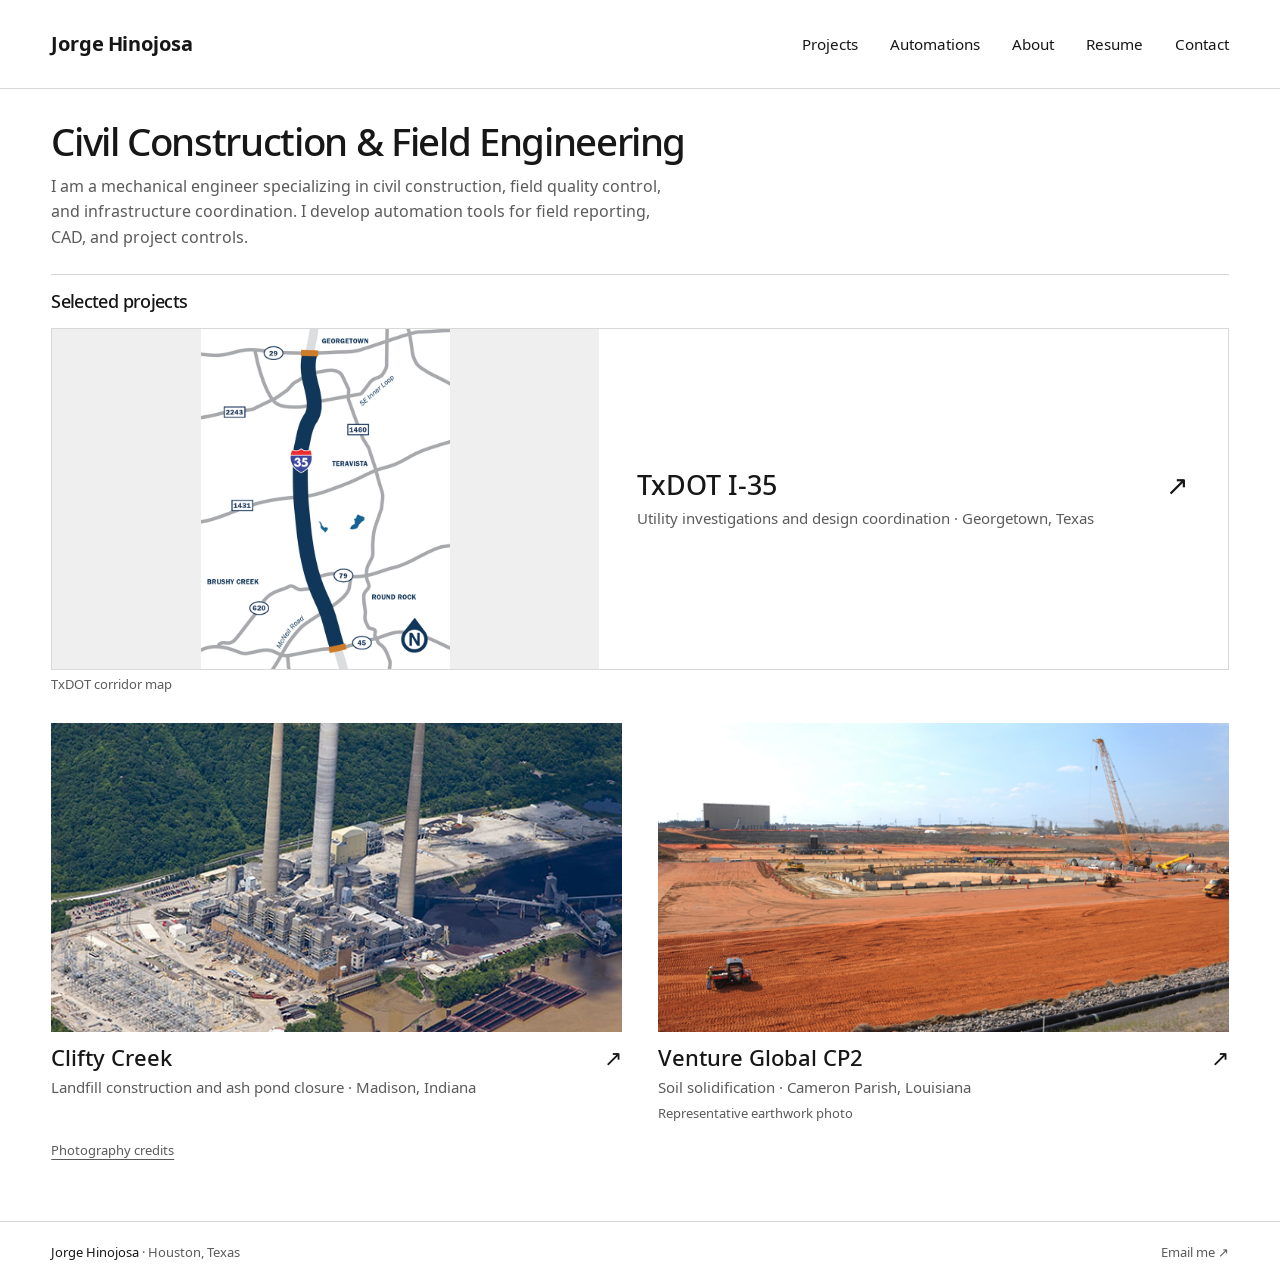
==== index.html @ 72bd6879 "Make portfolio and automation copy more professional" ====
<!doctype html><html lang="en"><head>
<meta charset="UTF-8" /><meta name="viewport" content="width=device-width, initial-scale=1.0, viewport-fit=cover" />
<meta name="description" content="Jorge Hinojosa’s mechanical engineering, civil construction, and field automation portfolio." />
<title>Jorge Hinojosa | Engineering &amp; Field Operations</title>


<link rel="preload" href="assets/fonts/NotoSans-Regular.ttf" as="font" type="font/ttf" crossorigin />
<link rel="stylesheet" href="editorial.css?v=responsive" /><script src="editorial.js?v=resume-nav" defer></script></head><body>
<a class="skip-link" href="#main-content">Skip to content</a>
<nav class="site-nav" aria-label="Primary navigation"><div class="nav-shell"><a class="brand" href="index.html">Jorge Hinojosa</a><div class="nav-links"><a href="projects.html">Projects</a><a href="automations.html">Automations</a><a href="timeline.html" data-about-link>About</a><a href="resume.html">Resume</a><a href="contact.html">Contact</a></div></div></nav>
<main id="main-content" class="home-page editorial-shell">
  <header class="work-header">
    <h1>Civil Construction &amp; Field Engineering</h1>
    <p>I am a mechanical engineer specializing in civil construction, field quality control, and infrastructure coordination. I develop automation tools for field reporting, CAD, and project controls.</p>
  </header>

  <section aria-labelledby="selected-projects">
    <h2 id="selected-projects" class="work-section-title">Selected projects</h2>
    <div class="project-grid">
      <article class="project-preview project-preview-featured">
        <a class="project-feature-link" href="case-study-i35-georgetown.html">
          <img src="assets/featured/i35-georgetown-map.png" width="658" height="900" alt="I-35 corridor map from SH 29 in Georgetown to SH 45 North near Round Rock" />
          <div>
            <h3>TxDOT I-35 <span aria-hidden="true">↗</span></h3>
            <p>Utility investigations and design coordination · Georgetown, Texas</p>
          </div>
        </a>
        <p class="project-image-note"><a href="https://www.txdot.gov/content/dam/project-sites/mobility35/documents/mobility35-georgetown-round-rock-fact-sheet-032524.pdf">TxDOT corridor map</a></p>
      </article>
      <article class="project-preview">
        <a href="case-study-clifty-creek.html">
          <img src="assets/featured/clifty-creek-aerial.jpg" width="600" height="451" loading="lazy" alt="Aerial view of Clifty Creek Generating Station beside the Ohio River" />
          <h3>Clifty Creek <span aria-hidden="true">↗</span></h3>
        </a>
        <p>Landfill construction and ash pond closure · Madison, Indiana</p>
      </article>
      <article class="project-preview">
        <a href="case-study-vg-cp2.html">
          <img src="assets/featured/vogtle-soil-work.jpg" width="650" height="433" loading="lazy" alt="Representative soil placement and earthwork operation" />
          <h3>Venture Global CP2 <span aria-hidden="true">↗</span></h3>
        </a>
        <p>Soil solidification · Cameron Parish, Louisiana</p>
        <p class="project-image-note">Representative earthwork photo</p>
      </article>
    </div>
  </section>

<details class="photo-credits"><summary>Photography credits</summary><p>Clifty Creek: <a href="https://www.wolverinepowercooperative.com/affordability/">Wolverine Power Cooperative</a>. Representative earthwork: <a href="https://vogtlegallery.georgiapower.com/gallery/early-construction/7.asp">Georgia Power</a>.</p></details>
</main><footer class="site-footer"><div class="editorial-shell footer-shell"><p>Jorge Hinojosa <span>· Houston, Texas</span></p><div><a href="mailto:hinojosasb72@gmail.com">Email me ↗</a></div></div></footer>
</body></html>
---- editorial.css ----
/* Architecture-led portfolio. Shared typography and grid across all pages. */
@font-face { font-family: 'Portfolio Sans'; src: url('assets/fonts/NotoSans-Regular.ttf') format('truetype'); font-weight: 400; font-style: normal; font-display: swap; }
@font-face { font-family: 'Portfolio Sans'; src: url('assets/fonts/NotoSans-Medium.ttf') format('truetype'); font-weight: 500 600; font-style: normal; font-display: swap; }
@font-face { font-family: 'Portfolio Sans'; src: url('assets/fonts/NotoSans-Bold.ttf') format('truetype'); font-weight: 700 900; font-style: normal; font-display: swap; }
:root {
  --paper: #ffffff;
  --white: #fff;
  --ink: #171717;
  --soft: #5b5b5b;
  --blue: #171717;
  --line: #d8d8d8;
  --page-gutter: clamp(16px, 4vw, 56px);
  --grid-gap: clamp(16px, 3vw, 36px);
  --sans: 'Portfolio Sans', Arial, sans-serif;
}
*, *::before, *::after { box-sizing: border-box; }
html { scroll-behavior: smooth; -webkit-text-size-adjust: 100%; text-size-adjust: 100%; }
body { display: flex; flex-direction: column; min-height: 100vh; min-height: 100svh; margin: 0; padding-left: env(safe-area-inset-left, 0); padding-right: env(safe-area-inset-right, 0); background: var(--paper); color: var(--ink); font: 16px/1.6 var(--sans); -webkit-font-smoothing: antialiased; }
main { flex: 1 0 auto; min-width: 0; }
a { color: inherit; text-underline-offset: 4px; }
a:hover { color: var(--blue); }
button, input, textarea { font: inherit; }
button, summary { cursor: pointer; }
img { display: block; max-width: 100%; height: auto; }
h1, h2, h3, p { margin-top: 0; }
h1, h2, h3 { font-weight: 500; text-wrap: balance; }
h1, h2 { font-family: var(--sans); letter-spacing: -.035em; line-height: 1.16; }
h1 { margin-bottom: 16px; font-size: clamp(2rem, 3.5vw, 3.25rem); }
h2 { margin-bottom: 16px; font-size: 1.6rem; }
h3 { line-height: 1.4; }
p { margin-bottom: 14px; }
:focus-visible { outline: 2px solid var(--blue); outline-offset: 5px; }
[hidden] { display: none !important; }
.editorial-shell, .nav-shell, .resume-shell { width: min(1280px, calc(100% - var(--page-gutter) * 2)); margin-inline: auto; }
.skip-link { position: fixed; top: 10px; left: 10px; z-index: 200; padding: 10px 18px; background: var(--ink); color: white; transform: translateY(-200%); }
.skip-link:focus { transform: none; }
.section-index { margin-bottom: 12px; color: var(--soft); font-size: .875rem; font-weight: 400; letter-spacing: 0; }
.muted { color: var(--soft); }
.site-nav { position: relative; z-index: 100; border-bottom: 1px solid var(--line); background: var(--paper); }
.nav-shell { display: flex; align-items: center; justify-content: space-between; gap: 24px; min-height: 88px; }
.brand { min-width: 0; overflow-wrap: anywhere; font-size: 1.25rem; font-weight: 700; text-decoration: none; letter-spacing: -.02em; }
.brand span { display: block; margin-top: 1px; color: var(--soft); font-size: .8125rem; font-weight: 400; letter-spacing: 0; }
.nav-links { display: flex; align-items: center; gap: 32px; }
.nav-links a { display: flex; align-items: center; min-height: 44px; font-size: .95rem; color: var(--ink); text-decoration: none; }
.nav-links a:hover, .nav-links a[aria-current] { color: var(--ink); text-decoration: underline; text-decoration-color: var(--blue); text-underline-offset: 8px; }
.nav-toggle { display: none; flex: 0 0 auto; gap: 9px; padding-inline: 12px; font-size: .875rem; height: 44px; align-items: center; justify-content: center; background: transparent; border: 1px solid var(--line); color: var(--ink); border-radius: 0; }
.nav-toggle-lines, .nav-toggle-lines::before, .nav-toggle-lines::after { display: block; width: 18px; height: 1px; background: currentColor; content: ''; }
.nav-toggle-lines { position: relative; }
.nav-toggle-lines::before { position: absolute; top: -6px; }
.nav-toggle-lines::after { position: absolute; top: 6px; }
.is-menu-open .nav-toggle-lines { background: transparent; }
.is-menu-open .nav-toggle-lines::before { top: 0; transform: rotate(45deg); }
.is-menu-open .nav-toggle-lines::after { top: 0; transform: rotate(-45deg); }
.about-nav { display: flex; flex-wrap: wrap; gap: 0 clamp(14px, 3vw, 26px); padding-block: 6px; border-bottom: 1px solid var(--line); }
.about-nav a { display: inline-flex; align-items: center; min-height: 44px; color: var(--soft); font-size: .875rem; text-decoration: none; }
.about-nav a[aria-current] { color: var(--blue); text-decoration: underline; }
.button { display: inline-flex; min-height: 42px; align-items: center; justify-content: center; gap: 12px; padding: 8px 16px; border: 1px solid var(--line); border-radius: 0; background: transparent; color: var(--ink); font-size: .9375rem; font-weight: 500; text-decoration: none; }
.button-primary { background: var(--blue); border-color: var(--blue); color: white; }
.button-primary:hover { background: #3b3b3b; color: white; }
.text-link { display: inline-block; padding-block: 6px; color: var(--blue); font-size: .9375rem; font-weight: 500; }
.home-page { padding-bottom: 20px; }
.work-header { padding-block: 30px 24px; }
.work-header h1 { margin: 0 0 10px; font-size: clamp(2rem, 3vw, 2.75rem); }
.work-header p { max-width: 68ch; margin: 0; color: var(--soft); }
.work-section-title { margin: 0 0 16px; padding-top: 16px; border-top: 1px solid var(--line); font-size: 1.125rem; }
.project-grid { display: grid; grid-template-columns: repeat(2, minmax(0, 1fr)); gap: 28px var(--grid-gap); }
.project-preview { min-width: 0; }
.project-preview-featured { grid-column: 1 / -1; }
.project-preview a { display: block; text-decoration: none; }
.project-preview img { width: 100%; height: auto; aspect-ratio: 1.85; object-fit: cover; background: #ededed; }
.project-preview .project-feature-link { display: grid; grid-template-columns: minmax(0, 1fr) minmax(0, 1.15fr); align-items: center; background: white; border: 1px solid var(--line); }
.project-feature-link > div { padding: clamp(16px, 3vw, 40px); }
.project-feature-link > div h3 { margin-top: 0; font-size: clamp(1.375rem, 2.1vw, 1.875rem); }
.project-feature-link img { height: clamp(240px, 30vw, 340px); width: 100%; object-fit: contain; background: #efefef; }
.project-image img.project-map { object-fit: contain; background: #f4f4f4; }
.project-preview h3 { display: flex; justify-content: space-between; gap: 16px; margin: 12px 0 4px; font-size: 1.375rem; line-height: 1.25; }
.project-preview a:hover h3 { text-decoration: underline; }
.project-preview p { margin: 0; color: var(--soft); font-size: .9375rem; }
.project-preview .project-image-note { margin-top: 4px; font-size: .8125rem; }
.photo-credits { padding-block: 16px; color: var(--soft); font-size: .8125rem; }
.photo-credits summary { display: inline-block; text-decoration: underline; text-underline-offset: 4px; }
.photo-credits p { max-width: 85ch; margin-top: 12px; }
.site-footer { margin-top: 24px; border-top: 1px solid var(--line); }
.footer-shell { display: flex; justify-content: space-between; gap: 24px; padding-block: 20px; font-size: .8125rem; }
.footer-shell p { margin: 0; }
.footer-shell span { color: var(--soft); }
.footer-shell > div { display: flex; flex-wrap: wrap; gap: 24px; }
.footer-shell a { color: var(--soft); text-decoration: none; }
.footer-shell a:hover { color: var(--blue); text-decoration: underline; }
.page-hero { padding-block: 30px 0; }
.page-hero-grid { display: block; }
.page-hero h1 { margin-bottom: 10px; }
.page-hero-copy { max-width: 65ch; color: var(--soft); }
.page-content, .interest-page, .resume-shell { padding-block: 24px 40px; }
.simple-heading { max-width: 680px; margin-bottom: 24px; }
.simple-heading .section-index { margin-bottom: 12px; }
.simple-heading p:last-child { max-width: 580px; color: var(--soft); }
.project-list { display: grid; grid-template-columns: repeat(3, minmax(0, 1fr)); gap: var(--grid-gap); }
.project-item { display: grid; grid-template-rows: auto 1fr; gap: 18px; min-width: 0; }
.project-item > div { display: flex; flex-direction: column; align-items: start; }
.project-item > div > .text-link { margin-top: auto; }
.project-item:first-child { padding-top: 0; border-top: 0; }
.project-item h2 { font-size: 1.375rem; margin-bottom: 12px; }
.project-item h2 a { text-decoration: none; }
.project-item h2 a:hover { text-decoration: underline; }
.project-item .section-index { margin-bottom: 14px; }
.project-item p:not(.section-index) { color: var(--soft); font-size: .9375rem; }
.project-image { display: block; width: 100%; aspect-ratio: 16 / 10; overflow: hidden; }
.project-image img { width: 100%; height: 100%; object-fit: cover; }
.project-item p.image-credit { margin: 14px 0 0; color: var(--soft); font-size: .8125rem; }
.case-hero { padding-block: 28px 0; }
.case-back { display: inline-block; margin-bottom: 18px; color: var(--soft); font-size: .8125rem; }
.case-type { color: var(--blue); font-size: .8125rem; }
.case-hero h1 { max-width: 850px; font-size: clamp(2rem, 3.5vw, 3.25rem); }
.case-cover { margin-top: 28px; }
.case-cover img { width: 100%; max-height: 460px; object-fit: cover; border-radius: 0; }
.case-body { padding-block: 28px 40px; }
.case-intro { display: grid; grid-template-columns: minmax(0, 1fr) minmax(0, 2fr); gap: 32px; padding-bottom: 24px; }
.case-intro h2 { font-size: 1.5rem; }
.case-intro-copy { max-width: 70ch; color: var(--ink); }
.case-facts { display: grid; grid-template-columns: repeat(3, 1fr); gap: 22px; margin-top: 28px; padding-top: 24px; border-top: 1px solid var(--line); }
.case-facts dt, .case-dates, .case-map figcaption { color: var(--soft); font-size: .875rem; }
.case-facts dd { margin: 4px 0 0; }
.case-map img { height: 420px; object-fit: contain; background: #f4f4f4; }
.case-map figcaption { margin-top: 8px; }
.case-block { display: grid; grid-template-columns: minmax(0, 1fr) minmax(0, 2fr); gap: 28px; padding-block: 24px; border-top: 1px solid var(--line); }
.case-block h2 { font-size: 1.375rem; }
.case-block > p:last-child { color: var(--ink); margin: 0; max-width: 70ch; }
.timeline-entry { display: grid; grid-template-columns: 180px 1fr; gap: 14px 40px; padding-block: 24px; border-top: 1px solid var(--line); }
.timeline-date { grid-column: 1; color: var(--soft); font-size: .8125rem; }
.organization-heading { display: flex; align-items: center; gap: 14px; font-size: 1.375rem; }
.timeline-entry .organization-heading { margin: 0; }
.organization-mark { display: grid; place-items: center; flex: 0 0 56px; height: 42px; background: white; }
.organization-mark img { display: block; width: 100%; height: 100%; object-fit: contain; }
.timeline-entry > p:not(.timeline-date), .timeline-projects { grid-column: 2; }
.timeline-entry > p:not(.timeline-date) { max-width: 74ch; color: var(--soft); }
.timeline-projects { display: grid; grid-template-columns: 1fr 1fr; gap: 24px; font-size: .9375rem; color: var(--soft); }
.timeline-project strong { display: block; margin-bottom: 6px; color: var(--ink); font-weight: 500; }
.education-layout { display: grid; grid-template-columns: minmax(0, 1.2fr) minmax(0, 1fr); gap: 32px; margin-bottom: 28px; }
.education-card h2, .education-link-card h2 { font-size: 1.5rem; }
.education-degree { color: var(--ink); font-size: .9375rem; }
.education-detail, .education-link-card > p:not(.section-index) { color: var(--soft); font-size: .9375rem; }
.education-link { color: var(--blue); font-size: .8125rem; }
.athlete-showcase { border-top: 1px solid var(--line); padding-top: 24px; }
.athlete-heading { display: flex; align-items: start; justify-content: space-between; gap: 40px; }
.athlete-heading > div { max-width: 620px; }
.athlete-heading p { color: var(--soft); font-size: .9375rem; }
.athlete-profile-link { flex-shrink: 0; color: var(--blue); font-size: .8125rem; }
.athlete-highlights { display: grid; grid-template-columns: repeat(3, 1fr); gap: 24px; padding-block: 24px 32px; }
.athlete-highlight strong, .athlete-highlight span { display: block; font-size: .8125rem; }
.athlete-highlight strong { font-weight: 500; }
.athlete-highlight span { color: var(--soft); font-size: .8125rem; }
.athlete-carousel { position: relative; background: #f2f4f6; border-radius: 0; overflow: hidden; }
.athlete-slide { display: none; margin: 0; }
.athlete-slide.is-active { display: block; }
.athlete-slide img { width: 100%; height: 340px; object-fit: contain; }
.athlete-caption { padding: 14px 70px 50px; text-align: center; font-size: .8125rem; color: var(--soft); }
.athlete-control { position: absolute; top: 45%; display: grid; place-items: center; width: 44px; height: 44px; border: 1px solid var(--line); border-radius: 50%; background: var(--paper); color: var(--ink); }
.athlete-control.prev { left: 16px; }
.athlete-control.next { right: 16px; }
.athlete-dots { position: absolute; display: flex; justify-content: center; gap: 4px; inset: auto 0 6px; }
.athlete-dot { width: 44px; height: 44px; border: 0; background: transparent; position: relative; }
.athlete-dot::after { position: absolute; top: 20px; left: 18px; width: 6px; height: 6px; border-radius: 50%; background: #adb6ad; content: ''; }
.athlete-dot.is-active::after { background: var(--blue); }
.interest-page-header { padding-top: 28px; }
.interest-header-copy { display: block; }
.interest-header-copy p { max-width: 600px; color: var(--soft); }
.interest-tabs { display: flex; gap: 8px; margin-top: 18px; border-bottom: 1px solid var(--line); }
.interest-tab { min-height: 48px; padding: 10px 20px; border: 0; border-bottom: 2px solid transparent; background: transparent; color: var(--soft); font-size: .9375rem; }
.interest-tab.is-active { border-bottom-color: var(--blue); color: var(--blue); }
.page-intro-row { margin-bottom: 30px; }
.page-intro-row .section-index { margin-bottom: 12px; }
.interest-card { display: grid; grid-template-columns: minmax(0, .85fr) minmax(0, 1.15fr); gap: 40px; padding-block: 24px; border-top: 1px solid var(--line); }
.interest-card:first-child { padding-top: 0; border: 0; }
.interest-content .card-title { font-size: 1.375rem; }
.card-desc { color: var(--soft); font-size: .9375rem; }
.interest-status { margin-bottom: 12px; color: var(--blue); font-size: .8125rem; }
.interest-visual { align-self: start; padding: 28px 20px; border: 1px solid var(--line); background: #f4f6f8; border-radius: 0; }
.diagram-kicker { font-size: .8125rem; color: var(--blue); letter-spacing: .04em; }
.diagram-flow { display: flex; flex-direction: column; align-items: center; }
.diagram-node { display: grid; width: 100%; gap: 2px; padding: 12px; border: 1px solid var(--line); background: var(--paper); }
.diagram-node strong { font-size: .8125rem; font-weight: 500; }
.diagram-node small { font-size: .8125rem; color: var(--soft); }
.diagram-flow > i { font-style: normal; color: var(--blue); transform: rotate(90deg); }
.diagram-metrics, .interest-tech { display: flex; flex-wrap: wrap; gap: 8px; margin-top: 20px; }
.diagram-metrics span, .interest-tech span { color: var(--soft); font-size: .8125rem; }
.diagram-metrics span:not(:last-child)::after, .interest-tech span:not(:last-child)::after { margin-left: 8px; content: '·'; }
.interest-links { display: flex; flex-wrap: wrap; gap: 20px; margin-top: 20px; }
.interest-links a { color: var(--blue); font-size: .8125rem; }
.coaching-heading { max-width: 720px; }
.coaching-heading p { color: var(--soft); }
.coaching-contact { margin-top: 40px; padding-top: 28px; border-top: 1px solid var(--line); }
.coaching-actions { display: flex; flex-wrap: wrap; gap: 24px; align-items: center; font-size: .8125rem; }
.automation-examples ul { list-style: none; padding: 0; display: grid; grid-template-columns: repeat(3, minmax(0, 1fr)); gap: 24px; }
.automation-examples p { margin: 4px 0 0; color: var(--soft); }
.catalog-controls { display: grid; grid-template-columns: 1fr auto; gap: 20px; padding-block: 24px; margin-bottom: 12px; border-block: 1px solid var(--line); }
.catalog-search { min-width: 0; display: grid; gap: 8px; max-width: 580px; }
.catalog-search span { font-size: .8125rem; }
.catalog-search input { width: 100%; min-height: 46px; padding: 10px 14px; border: 1px solid var(--line); border-radius: 0; background: var(--white); color: var(--ink); font-size: 1rem; }
.catalog-count { grid-column: 2; grid-row: 1; align-self: end; padding-bottom: 10px; color: var(--soft); font-size: .8125rem; }
.catalog-count strong { margin-right: 4px; color: var(--ink); font-size: .95rem; font-weight: 500; }
.catalog-filter-group { grid-column: 1 / -1; display: flex; flex-wrap: wrap; gap: 6px; }
.catalog-filter { min-height: 44px; padding: 8px 12px; border: 1px solid transparent; border-radius: 0; background: transparent; color: var(--soft); font-size: .8125rem; }
.catalog-filter:hover { border-color: var(--line); }
.catalog-filter.is-active { background: var(--blue); color: white; }
.automation-grid { display: grid; grid-template-columns: repeat(2, minmax(0, 1fr)); column-gap: 24px; align-items: start; }
.automation-card { min-width: 0; overflow-wrap: anywhere; border-bottom: 1px solid var(--line); }
.automation-card summary { position: relative; padding: 16px 26px 16px 0; list-style: none; }
.automation-card summary::-webkit-details-marker { display: none; }
.automation-card summary::after { content: '+'; position: absolute; right: 2px; top: 28px; color: var(--blue); font-size: 1.2rem; }
.automation-card details[open] summary::after { content: '−'; }
.automation-card h2 { margin: 8px 0; font: 500 1.125rem/1.4 var(--sans); letter-spacing: -.02em; }
.automation-category { display: block; color: var(--blue); font-size: .8125rem; }
.automation-meta { display: block; color: var(--soft); font-size: .8125rem; }
.automation-description { padding: 0 26px 24px 0; color: var(--soft); font-size: .9375rem; }
.automation-gallery { display: grid; gap: 12px; margin: 0 0 14px; }
.automation-gallery a { display: block; }
.automation-gallery img { display: block; width: auto; max-width: 100%; max-height: 440px; object-fit: contain; border: 1px solid var(--line); }
.automation-status { font-size: .8125rem; color: var(--blue); }
.catalog-empty { padding: 40px 0; color: var(--soft); }
.resume-actions { display: flex; flex-wrap: wrap; align-items: center; gap: 24px; margin-bottom: 28px; }
.resume-document { display: block; width: 100%; height: 85vh; min-height: 600px; border: 1px solid var(--line); background: white; }
.contact-actions { display: flex; flex-wrap: wrap; align-items: center; gap: 12px 20px; overflow-wrap: anywhere; }
.contact-status { margin: 4px 0; color: var(--soft); }
.contact-status:empty { margin: 0; }
@media (max-width: 900px) {
  .nav-links { gap: 20px; }
  .nav-links a { font-size: .875rem; }
  .case-intro, .interest-card { gap: 24px; }
  .timeline-entry { grid-template-columns: 150px minmax(0, 1fr); gap: 14px 24px; }
  .project-list { grid-template-columns: 1fr; }
  .project-item { grid-template-columns: minmax(0, 2fr) minmax(0, 3fr); grid-template-rows: auto; align-items: start; gap: var(--grid-gap); }
  .project-item > div > .text-link { margin-top: 0; }
}
@media (max-width: 720px) {
  .nav-shell { min-height: 64px; flex-wrap: wrap; gap: 0 12px; padding-block: 8px; }
  .nav-links { width: 100%; flex-wrap: wrap; gap: 4px 20px; padding-bottom: 16px; }
  .has-menu-toggle .nav-links { display: none; }
  .has-menu-toggle.is-menu-open .nav-links { display: flex; flex-direction: column; align-items: stretch; }
  .has-menu-toggle .nav-links a { min-height: 48px; }
  .nav-toggle { display: flex; }
  .work-header { padding-block: 24px 20px; }
  .work-header h1 { font-size: 1.875rem; }
  .project-grid, .project-list { grid-template-columns: 1fr; gap: 24px; }
  .project-preview img { aspect-ratio: 1.6; }
  .project-preview .project-feature-link, .automation-examples ul { grid-template-columns: minmax(0, 1fr); }
  .automation-examples ul { gap: 12px; }
  .project-feature-link img, .case-map img { height: clamp(200px, 62vw, 320px); }
  .footer-shell { flex-direction: column; gap: 16px; }
  .footer-shell > div { gap: 20px; }
  .page-hero, .interest-page-header { padding-top: 24px; }
  .page-content, .interest-page, .resume-shell { padding-block: 24px 32px; }
  .simple-heading { margin-bottom: 18px; }
  .case-intro, .case-block, .education-layout, .interest-card { grid-template-columns: 1fr; gap: 24px; }
  .project-item { grid-template-columns: minmax(0, 1fr); gap: 14px; padding-bottom: 20px; border-bottom: 1px solid var(--line); }
  .case-hero { padding-top: 32px; }
  .case-cover img { max-height: 460px; }
  .case-facts { grid-template-columns: 1fr; gap: 18px; }
  .case-block { gap: 6px; }
  .timeline-entry, .timeline-projects { grid-template-columns: 1fr; }
  .timeline-entry > *, .timeline-entry > p:not(.timeline-date), .timeline-projects { grid-column: 1; }
  .timeline-date { margin: 0; }
  .timeline-projects { gap: 18px; }
  .athlete-heading { display: block; }
  .athlete-highlights { grid-template-columns: 1fr; gap: 18px; }
  .athlete-slide img { height: 320px; }
  .interest-card .interest-visual { order: 2; }
  .catalog-controls { grid-template-columns: 1fr; }
  .catalog-filter-group { grid-column: 1; }
  .catalog-count { grid-column: 1; grid-row: 3; padding: 0; }
  .automation-grid { grid-template-columns: 1fr; }
  .resume-document { display: none; }
  .resume-actions { gap: 12px 24px; }
}

@media (hover: none) and (pointer: coarse) { .resume-document { display: none; } }

@media (prefers-reduced-motion: reduce) { html { scroll-behavior: auto; } }
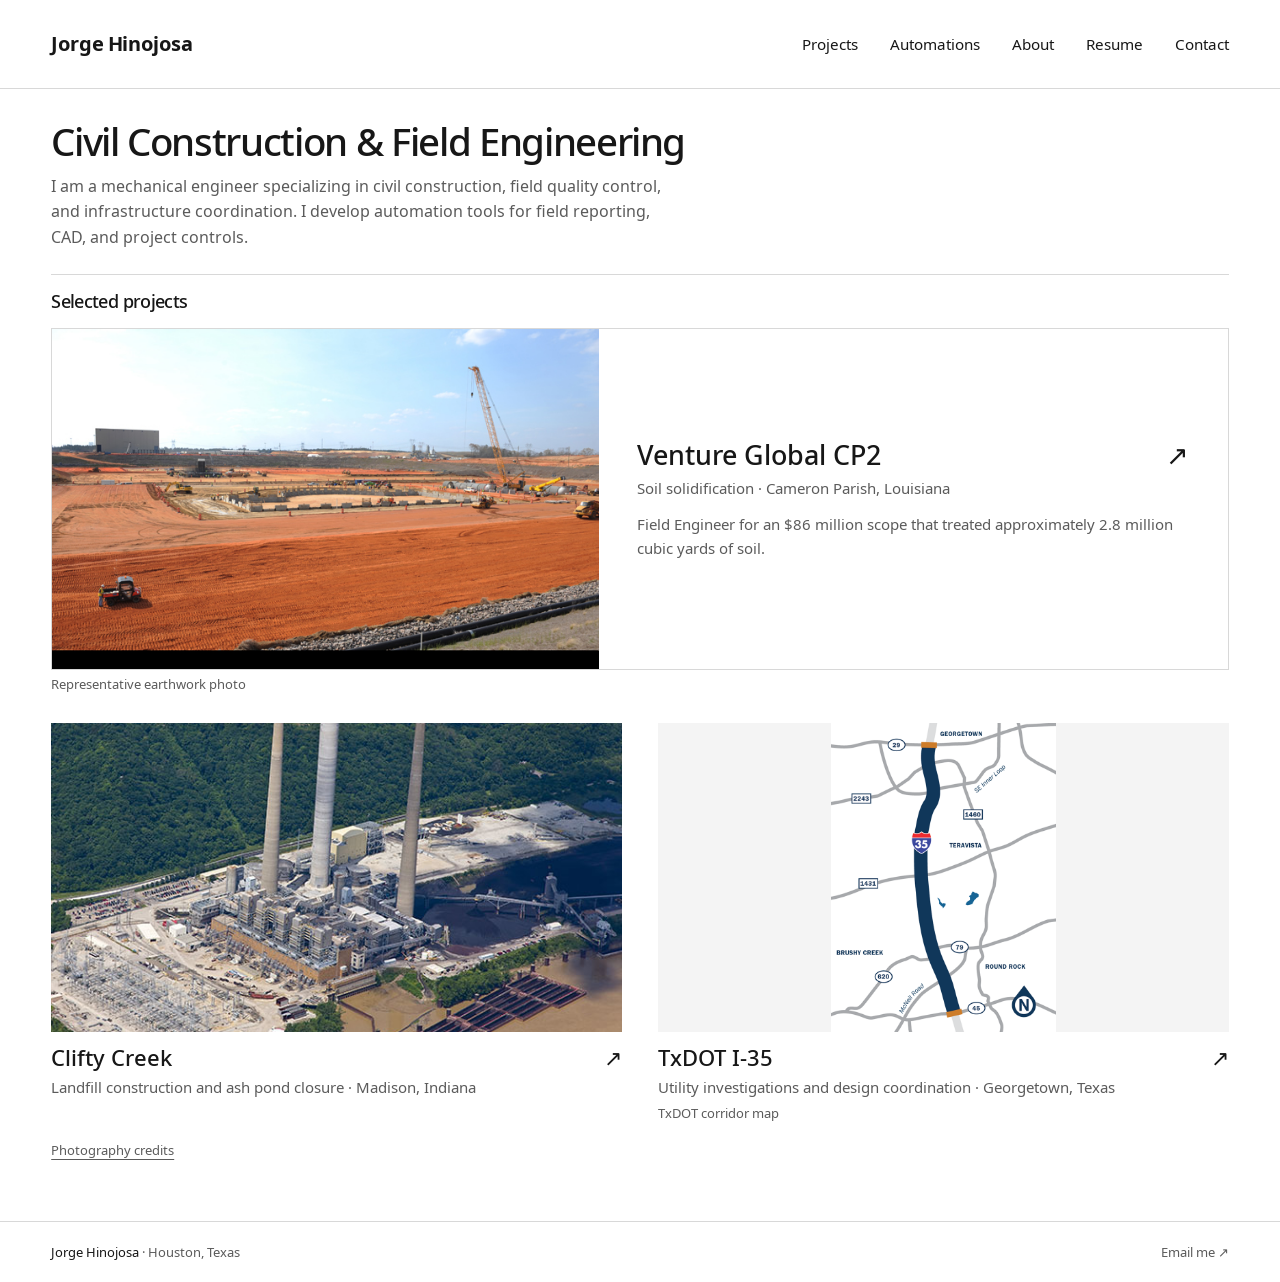
==== commit 0da6425c: "Feature Venture Global CP2 and reposition Experience logos" ====
--- a/index.html
+++ b/index.html
@@ -5,7 +5,7 @@
 
 
 <link rel="preload" href="assets/fonts/NotoSans-Regular.ttf" as="font" type="font/ttf" crossorigin />
-<link rel="stylesheet" href="editorial.css?v=responsive" /><script src="editorial.js?v=resume-nav" defer></script></head><body>
+<link rel="stylesheet" href="editorial.css?v=featured-cp2" /><script src="editorial.js?v=resume-nav" defer></script></head><body>
 <a class="skip-link" href="#main-content">Skip to content</a>
 <nav class="site-nav" aria-label="Primary navigation"><div class="nav-shell"><a class="brand" href="index.html">Jorge Hinojosa</a><div class="nav-links"><a href="projects.html">Projects</a><a href="automations.html">Automations</a><a href="timeline.html" data-about-link>About</a><a href="resume.html">Resume</a><a href="contact.html">Contact</a></div></div></nav>
 <main id="main-content" class="home-page editorial-shell">
@@ -18,14 +18,15 @@
     <h2 id="selected-projects" class="work-section-title">Selected projects</h2>
     <div class="project-grid">
       <article class="project-preview project-preview-featured">
-        <a class="project-feature-link" href="case-study-i35-georgetown.html">
-          <img src="assets/featured/i35-georgetown-map.png" width="658" height="900" alt="I-35 corridor map from SH 29 in Georgetown to SH 45 North near Round Rock" />
+        <a class="project-feature-link" href="case-study-vg-cp2.html">
+          <img src="assets/featured/vogtle-soil-work.jpg" width="650" height="433" fetchpriority="high" alt="Representative soil placement and earthwork operation" />
           <div>
-            <h3>TxDOT I-35 <span aria-hidden="true">↗</span></h3>
-            <p>Utility investigations and design coordination · Georgetown, Texas</p>
+            <h3>Venture Global CP2 <span aria-hidden="true">↗</span></h3>
+            <p>Soil solidification · Cameron Parish, Louisiana</p>
+            <p class="project-feature-role">Field Engineer for an $86 million scope that treated approximately 2.8 million cubic yards of soil.</p>
           </div>
         </a>
-        <p class="project-image-note"><a href="https://www.txdot.gov/content/dam/project-sites/mobility35/documents/mobility35-georgetown-round-rock-fact-sheet-032524.pdf">TxDOT corridor map</a></p>
+        <p class="project-image-note">Representative earthwork photo</p>
       </article>
       <article class="project-preview">
         <a href="case-study-clifty-creek.html">
@@ -35,12 +36,12 @@
         <p>Landfill construction and ash pond closure · Madison, Indiana</p>
       </article>
       <article class="project-preview">
-        <a href="case-study-vg-cp2.html">
-          <img src="assets/featured/vogtle-soil-work.jpg" width="650" height="433" loading="lazy" alt="Representative soil placement and earthwork operation" />
-          <h3>Venture Global CP2 <span aria-hidden="true">↗</span></h3>
+        <a href="case-study-i35-georgetown.html">
+          <img src="assets/featured/i35-georgetown-map.png" width="658" height="900" alt="I-35 corridor map from SH 29 in Georgetown to SH 45 North near Round Rock" class="project-map" loading="lazy" />
+          <h3>TxDOT I-35 <span aria-hidden="true">↗</span></h3>
         </a>
-        <p>Soil solidification · Cameron Parish, Louisiana</p>
-        <p class="project-image-note">Representative earthwork photo</p>
+        <p>Utility investigations and design coordination · Georgetown, Texas</p>
+        <p class="project-image-note"><a href="https://www.txdot.gov/content/dam/project-sites/mobility35/documents/mobility35-georgetown-round-rock-fact-sheet-032524.pdf">TxDOT corridor map</a></p>
       </article>
     </div>
   </section>
--- a/editorial.css
+++ b/editorial.css
@@ -71,11 +71,12 @@
 .project-preview .project-feature-link { display: grid; grid-template-columns: minmax(0, 1fr) minmax(0, 1.15fr); align-items: center; background: white; border: 1px solid var(--line); }
 .project-feature-link > div { padding: clamp(16px, 3vw, 40px); }
 .project-feature-link > div h3 { margin-top: 0; font-size: clamp(1.375rem, 2.1vw, 1.875rem); }
-.project-feature-link img { height: clamp(240px, 30vw, 340px); width: 100%; object-fit: contain; background: #efefef; }
-.project-image img.project-map { object-fit: contain; background: #f4f4f4; }
+.project-feature-link img { height: clamp(240px, 30vw, 340px); width: 100%; object-fit: cover; background: #efefef; }
+.project-preview img.project-map, .project-image img.project-map { object-fit: contain; background: #f4f4f4; }
 .project-preview h3 { display: flex; justify-content: space-between; gap: 16px; margin: 12px 0 4px; font-size: 1.375rem; line-height: 1.25; }
 .project-preview a:hover h3 { text-decoration: underline; }
 .project-preview p { margin: 0; color: var(--soft); font-size: .9375rem; }
+.project-preview .project-feature-role { margin-top: 12px; }
 .project-preview .project-image-note { margin-top: 4px; font-size: .8125rem; }
 .photo-credits { padding-block: 16px; color: var(--soft); font-size: .8125rem; }
 .photo-credits summary { display: inline-block; text-decoration: underline; text-underline-offset: 4px; }
@@ -127,9 +128,12 @@
 .case-block h2 { font-size: 1.375rem; }
 .case-block > p:last-child { color: var(--ink); margin: 0; max-width: 70ch; }
 .timeline-entry { display: grid; grid-template-columns: 180px 1fr; gap: 14px 40px; padding-block: 24px; border-top: 1px solid var(--line); }
-.timeline-date { grid-column: 1; color: var(--soft); font-size: .8125rem; }
+.timeline-meta { grid-column: 1; grid-row: 1 / span 3; display: grid; justify-items: start; align-content: start; gap: 10px; }
+.timeline-date { margin: 0; color: var(--soft); font-size: .8125rem; }
 .organization-heading { display: flex; align-items: center; gap: 14px; font-size: 1.375rem; }
-.timeline-entry .organization-heading { margin: 0; }
+.timeline-entry .organization-heading { grid-column: 2; margin: 0; }
+.timeline-meta .organization-mark { display: block; width: 112px; max-width: 100%; height: 48px; }
+.timeline-meta .organization-mark img { object-position: left center; }
 .organization-mark { display: grid; place-items: center; flex: 0 0 56px; height: 42px; background: white; }
 .organization-mark img { display: block; width: 100%; height: 100%; object-fit: contain; }
 .timeline-entry > p:not(.timeline-date), .timeline-projects { grid-column: 2; }
@@ -206,6 +210,9 @@
 .automation-grid { display: grid; grid-template-columns: repeat(2, minmax(0, 1fr)); column-gap: 24px; align-items: start; }
 .automation-card { min-width: 0; overflow-wrap: anywhere; border-bottom: 1px solid var(--line); }
 .automation-card summary { position: relative; padding: 16px 26px 16px 0; list-style: none; }
+.automation-card .automation-summary-with-image { --thumbnail-width: clamp(64px, 18vw, 96px); min-height: 100px; padding-right: calc(var(--thumbnail-width) + 38px); }
+.automation-thumbnail { position: absolute; top: 50%; right: 26px; transform: translateY(-50%); width: var(--thumbnail-width); height: 68px; object-fit: contain; background: #f5f5f5; border: 1px solid var(--line); }
+.automation-image-count { display: block; margin-top: 4px; color: var(--soft); font-size: .8125rem; }
 .automation-card summary::-webkit-details-marker { display: none; }
 .automation-card summary::after { content: '+'; position: absolute; right: 2px; top: 28px; color: var(--blue); font-size: 1.2rem; }
 .automation-card details[open] summary::after { content: '−'; }
@@ -258,8 +265,9 @@
   .case-facts { grid-template-columns: 1fr; gap: 18px; }
   .case-block { gap: 6px; }
   .timeline-entry, .timeline-projects { grid-template-columns: 1fr; }
-  .timeline-entry > *, .timeline-entry > p:not(.timeline-date), .timeline-projects { grid-column: 1; }
-  .timeline-date { margin: 0; }
+  .timeline-entry .organization-heading, .timeline-entry > p:not(.timeline-date), .timeline-projects { grid-column: 1; }
+  .timeline-meta { grid-row: auto; display: flex; align-items: center; flex-wrap: wrap; gap: 12px; }
+  .timeline-meta .organization-mark { flex: 0 0 84px; height: 42px; }
   .timeline-projects { gap: 18px; }
   .athlete-heading { display: block; }
   .athlete-highlights { grid-template-columns: 1fr; gap: 18px; }
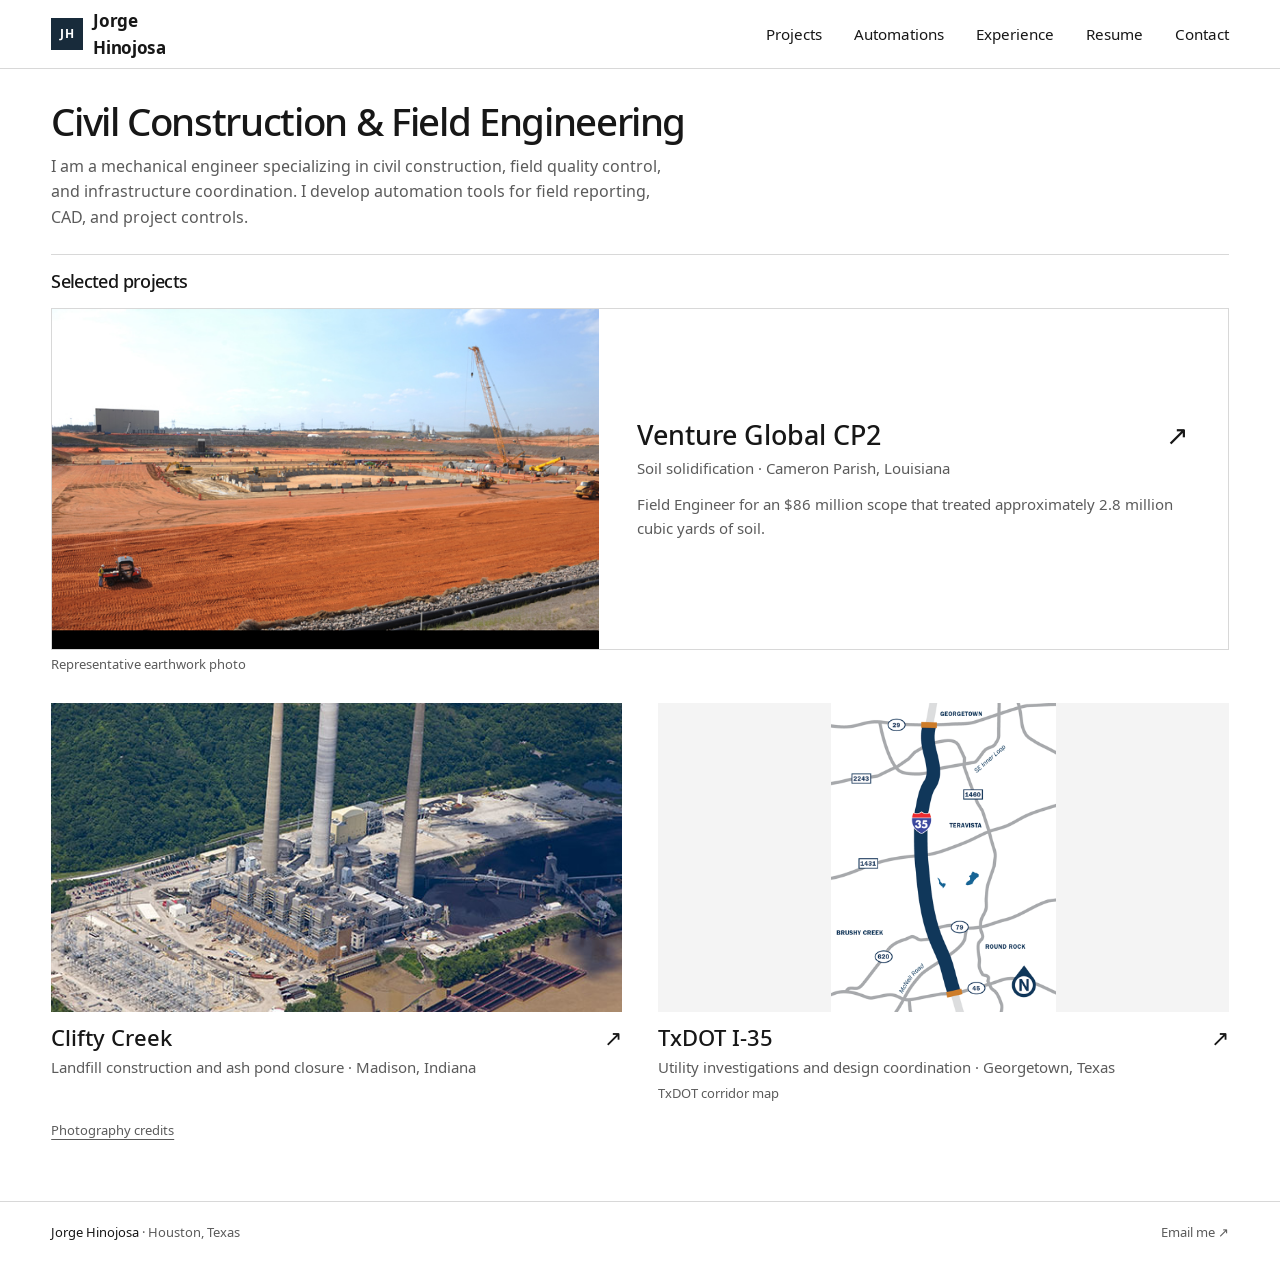
==== commit e171d5ae: "Apply preview feedback to navigation and portfolio pages" ====
--- a/index.html
+++ b/index.html
@@ -5,9 +5,9 @@
 
 
 <link rel="preload" href="assets/fonts/NotoSans-Regular.ttf" as="font" type="font/ttf" crossorigin />
-<link rel="stylesheet" href="editorial.css?v=featured-cp2" /><script src="editorial.js?v=resume-nav" defer></script></head><body>
+<link rel="stylesheet" href="editorial.css?v=compact-pages" /><script src="editorial.js?v=compact-pages" defer></script></head><body>
 <a class="skip-link" href="#main-content">Skip to content</a>
-<nav class="site-nav" aria-label="Primary navigation"><div class="nav-shell"><a class="brand" href="index.html">Jorge Hinojosa</a><div class="nav-links"><a href="projects.html">Projects</a><a href="automations.html">Automations</a><a href="timeline.html" data-about-link>About</a><a href="resume.html">Resume</a><a href="contact.html">Contact</a></div></div></nav>
+<nav class="site-nav" aria-label="Primary navigation"><div class="nav-shell"><a class="brand" href="index.html"><span class="brand-mark" aria-hidden="true">JH</span>Jorge Hinojosa</a><div class="nav-links"><a href="projects.html">Projects</a><a href="automations.html">Automations</a><a href="timeline.html" data-experience-link>Experience</a><a href="resume.html">Resume</a><a href="contact.html">Contact</a></div></div></nav>
 <main id="main-content" class="home-page editorial-shell">
   <header class="work-header">
     <h1>Civil Construction &amp; Field Engineering</h1>
--- a/editorial.css
+++ b/editorial.css
@@ -37,9 +37,9 @@
 .section-index { margin-bottom: 12px; color: var(--soft); font-size: .875rem; font-weight: 400; letter-spacing: 0; }
 .muted { color: var(--soft); }
 .site-nav { position: relative; z-index: 100; border-bottom: 1px solid var(--line); background: var(--paper); }
-.nav-shell { display: flex; align-items: center; justify-content: space-between; gap: 24px; min-height: 88px; }
-.brand { min-width: 0; overflow-wrap: anywhere; font-size: 1.25rem; font-weight: 700; text-decoration: none; letter-spacing: -.02em; }
-.brand span { display: block; margin-top: 1px; color: var(--soft); font-size: .8125rem; font-weight: 400; letter-spacing: 0; }
+.nav-shell { display: flex; align-items: center; justify-content: space-between; gap: 24px; min-height: 68px; }
+.brand { display: inline-flex; align-items: center; gap: 10px; min-width: 0; font-size: 1.0625rem; font-weight: 700; text-decoration: none; letter-spacing: -.02em; }
+.brand-mark { display: grid; place-items: center; flex: 0 0 32px; height: 32px; background: #182b3b; color: #fff; font-size: .75rem; letter-spacing: .04em; }
 .nav-links { display: flex; align-items: center; gap: 32px; }
 .nav-links a { display: flex; align-items: center; min-height: 44px; font-size: .95rem; color: var(--ink); text-decoration: none; }
 .nav-links a:hover, .nav-links a[aria-current] { color: var(--ink); text-decoration: underline; text-decoration-color: var(--blue); text-underline-offset: 8px; }
@@ -93,6 +93,10 @@
 .page-hero h1 { margin-bottom: 10px; }
 .page-hero-copy { max-width: 65ch; color: var(--soft); }
 .page-content, .interest-page, .resume-shell { padding-block: 24px 40px; }
+.compact-page-heading { margin-bottom: clamp(12px, 2vw, 22px); }
+.compact-page-heading h1 { margin: 0; font-size: clamp(1.75rem, 3vw, 2.5rem); }
+.section-toolbar { display: flex; flex-wrap: wrap; align-items: center; justify-content: space-between; gap: 8px 18px; }
+.section-toolbar .about-nav { padding: 0; border: 0; }
 .simple-heading { max-width: 680px; margin-bottom: 24px; }
 .simple-heading .section-index { margin-bottom: 12px; }
 .simple-heading p:last-child { max-width: 580px; color: var(--soft); }
@@ -195,9 +199,7 @@
 .coaching-heading p { color: var(--soft); }
 .coaching-contact { margin-top: 40px; padding-top: 28px; border-top: 1px solid var(--line); }
 .coaching-actions { display: flex; flex-wrap: wrap; gap: 24px; align-items: center; font-size: .8125rem; }
-.automation-examples ul { list-style: none; padding: 0; display: grid; grid-template-columns: repeat(3, minmax(0, 1fr)); gap: 24px; }
-.automation-examples p { margin: 4px 0 0; color: var(--soft); }
-.catalog-controls { display: grid; grid-template-columns: 1fr auto; gap: 20px; padding-block: 24px; margin-bottom: 12px; border-block: 1px solid var(--line); }
+.catalog-controls { display: grid; grid-template-columns: 1fr auto; gap: 8px 16px; padding-block: 12px 8px; margin-bottom: 0; border-block: 1px solid var(--line); }
 .catalog-search { min-width: 0; display: grid; gap: 8px; max-width: 580px; }
 .catalog-search span { font-size: .8125rem; }
 .catalog-search input { width: 100%; min-height: 46px; padding: 10px 14px; border: 1px solid var(--line); border-radius: 0; background: var(--white); color: var(--ink); font-size: 1rem; }
@@ -209,15 +211,14 @@
 .catalog-filter.is-active { background: var(--blue); color: white; }
 .automation-grid { display: grid; grid-template-columns: repeat(2, minmax(0, 1fr)); column-gap: 24px; align-items: start; }
 .automation-card { min-width: 0; overflow-wrap: anywhere; border-bottom: 1px solid var(--line); }
-.automation-card summary { position: relative; padding: 16px 26px 16px 0; list-style: none; }
+.automation-card summary { position: relative; padding: 12px 26px 12px 0; list-style: none; }
 .automation-card .automation-summary-with-image { --thumbnail-width: clamp(64px, 18vw, 96px); min-height: 100px; padding-right: calc(var(--thumbnail-width) + 38px); }
 .automation-thumbnail { position: absolute; top: 50%; right: 26px; transform: translateY(-50%); width: var(--thumbnail-width); height: 68px; object-fit: contain; background: #f5f5f5; border: 1px solid var(--line); }
 .automation-image-count { display: block; margin-top: 4px; color: var(--soft); font-size: .8125rem; }
 .automation-card summary::-webkit-details-marker { display: none; }
-.automation-card summary::after { content: '+'; position: absolute; right: 2px; top: 28px; color: var(--blue); font-size: 1.2rem; }
+.automation-card summary::after { content: '+'; position: absolute; right: 2px; top: 12px; color: var(--blue); font-size: 1.2rem; }
 .automation-card details[open] summary::after { content: '−'; }
-.automation-card h2 { margin: 8px 0; font: 500 1.125rem/1.4 var(--sans); letter-spacing: -.02em; }
-.automation-category { display: block; color: var(--blue); font-size: .8125rem; }
+.automation-card h2 { margin: 0 0 4px; font: 500 1.125rem/1.4 var(--sans); letter-spacing: -.02em; }
 .automation-meta { display: block; color: var(--soft); font-size: .8125rem; }
 .automation-description { padding: 0 26px 24px 0; color: var(--soft); font-size: .9375rem; }
 .automation-gallery { display: grid; gap: 12px; margin: 0 0 14px; }
@@ -225,8 +226,24 @@
 .automation-gallery img { display: block; width: auto; max-width: 100%; max-height: 440px; object-fit: contain; border: 1px solid var(--line); }
 .automation-status { font-size: .8125rem; color: var(--blue); }
 .catalog-empty { padding: 40px 0; color: var(--soft); }
-.resume-actions { display: flex; flex-wrap: wrap; align-items: center; gap: 24px; margin-bottom: 28px; }
+.resume-download { display: grid; place-items: center; width: 44px; height: 44px; flex: 0 0 44px; border: 1px solid var(--line); text-decoration: none; }
+.resume-download:hover { background: #f4f4f4; }
 .resume-document { display: block; width: 100%; height: 85vh; min-height: 600px; border: 1px solid var(--line); background: white; }
+.contact-page { display: grid; grid-template-columns: minmax(0, 1fr) minmax(0, 1.55fr); gap: clamp(24px, 5vw, 72px); align-items: start; max-width: 1100px; padding-top: clamp(12px, 3vw, 40px); }
+.contact-intro > p:first-of-type { max-width: 38ch; color: var(--soft); margin-bottom: 20px; }
+.contact-intro .button { min-height: 44px; }
+.contact-form { padding: clamp(18px, 4vw, 36px); border: 1px solid var(--line); background: #fafafa; }
+.contact-form h2 { margin-bottom: 24px; }
+.contact-fields { min-width: 0; margin: 0; padding: 0; border: 0; display: grid; grid-template-columns: repeat(2, minmax(0, 1fr)); gap: 18px; }
+.contact-field { display: grid; gap: 6px; min-width: 0; }
+.contact-field-wide { grid-column: 1 / -1; }
+.contact-field label { font-size: .875rem; font-weight: 500; }
+.contact-field :is(input, textarea) { width: 100%; min-height: 44px; padding: 9px 12px; border: 1px solid #929292; border-radius: 0; background: var(--white); color: var(--ink); }
+.contact-field textarea { display: block; resize: vertical; }
+.contact-form-actions { display: flex; align-items: center; flex-wrap: wrap; gap: 10px 16px; margin-top: 20px; }
+.contact-form-actions button { min-height: 44px; }
+.contact-form-actions button:disabled { opacity: .7; cursor: wait; }
+.contact-form-actions p { margin: 0; color: var(--soft); font-size: .8125rem; }
 .contact-actions { display: flex; flex-wrap: wrap; align-items: center; gap: 12px 20px; overflow-wrap: anywhere; }
 .contact-status { margin: 4px 0; color: var(--soft); }
 .contact-status:empty { margin: 0; }
@@ -240,6 +257,7 @@
   .project-item > div > .text-link { margin-top: 0; }
 }
 @media (max-width: 720px) {
+  .contact-page, .contact-fields { grid-template-columns: minmax(0, 1fr); }
   .nav-shell { min-height: 64px; flex-wrap: wrap; gap: 0 12px; padding-block: 8px; }
   .nav-links { width: 100%; flex-wrap: wrap; gap: 4px 20px; padding-bottom: 16px; }
   .has-menu-toggle .nav-links { display: none; }
@@ -250,8 +268,7 @@
   .work-header h1 { font-size: 1.875rem; }
   .project-grid, .project-list { grid-template-columns: 1fr; gap: 24px; }
   .project-preview img { aspect-ratio: 1.6; }
-  .project-preview .project-feature-link, .automation-examples ul { grid-template-columns: minmax(0, 1fr); }
-  .automation-examples ul { gap: 12px; }
+  .project-preview .project-feature-link { grid-template-columns: minmax(0, 1fr); }
   .project-feature-link img, .case-map img { height: clamp(200px, 62vw, 320px); }
   .footer-shell { flex-direction: column; gap: 16px; }
   .footer-shell > div { gap: 20px; }
@@ -278,7 +295,6 @@
   .catalog-count { grid-column: 1; grid-row: 3; padding: 0; }
   .automation-grid { grid-template-columns: 1fr; }
   .resume-document { display: none; }
-  .resume-actions { gap: 12px 24px; }
 }
 
 @media (hover: none) and (pointer: coarse) { .resume-document { display: none; } }
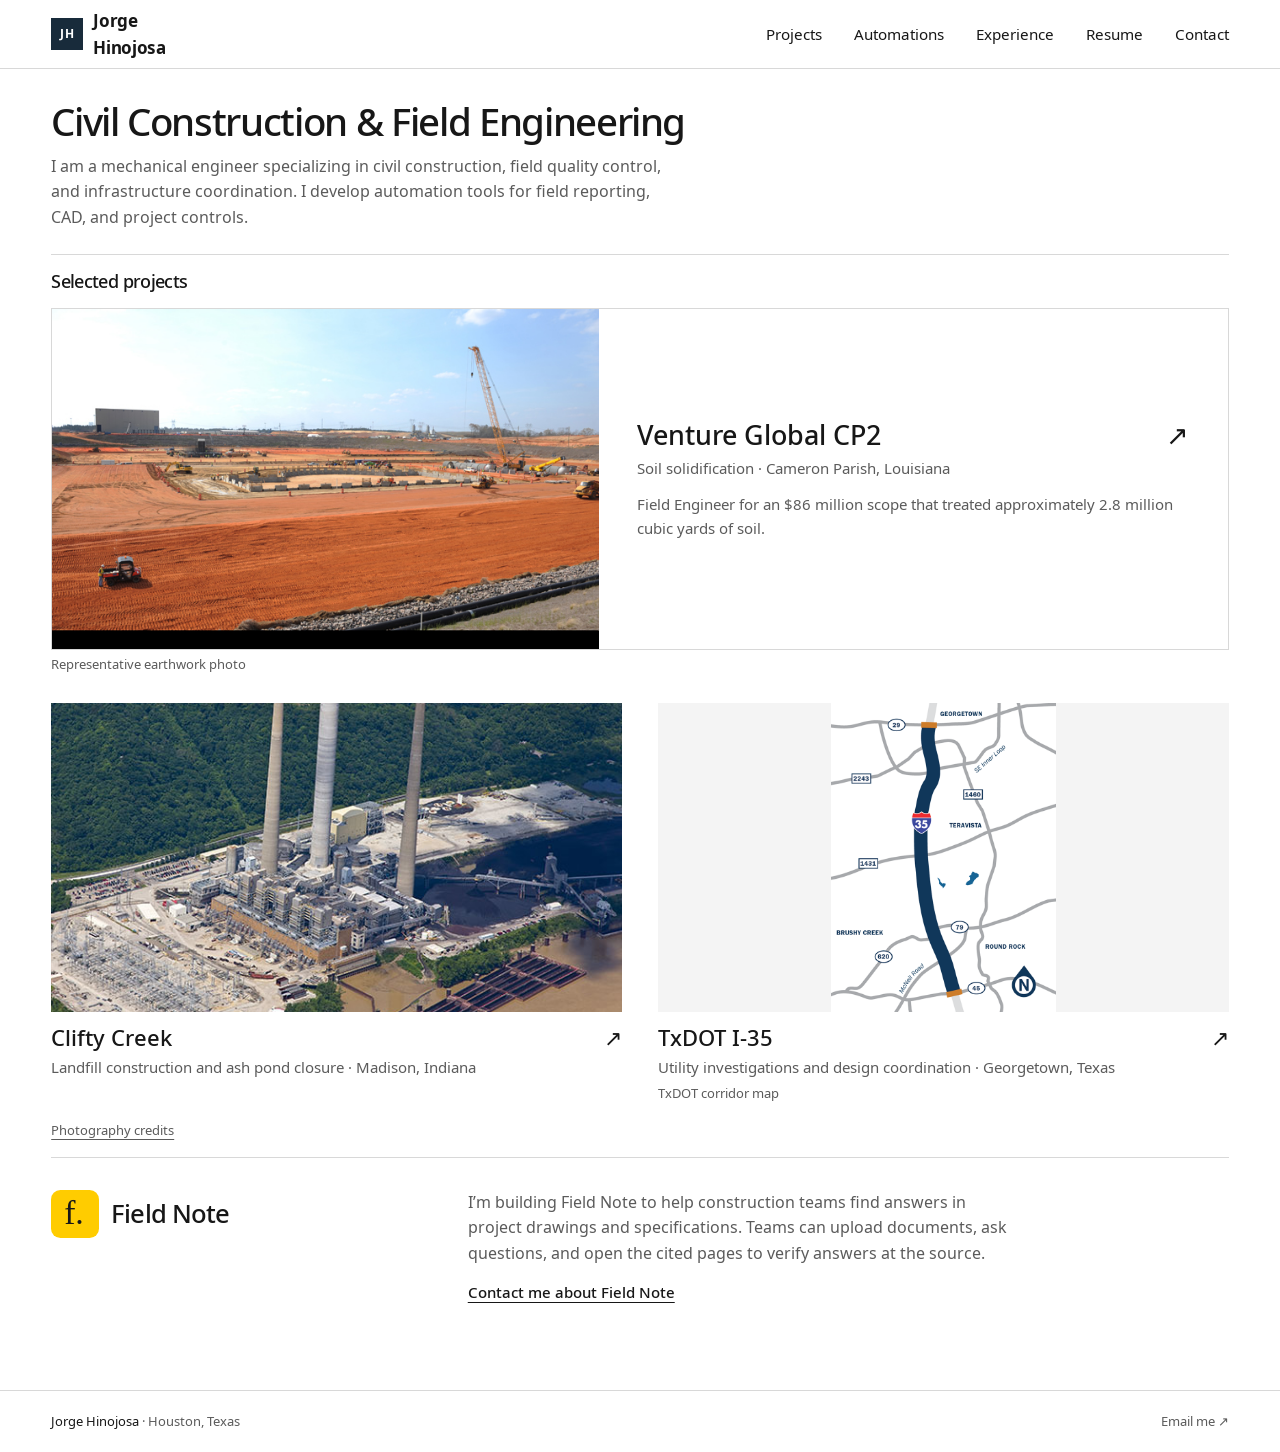
==== commit ebce7a30: "Introduce Field Note on the portfolio homepage" ====
--- a/index.html
+++ b/index.html
@@ -1,11 +1,11 @@
 <!doctype html><html lang="en"><head>
 <meta charset="UTF-8" /><meta name="viewport" content="width=device-width, initial-scale=1.0, viewport-fit=cover" />
-<meta name="description" content="Jorge Hinojosa’s mechanical engineering, civil construction, and field automation portfolio." />
+<meta name="description" content="Jorge Hinojosa’s mechanical engineering, civil construction, and field automation portfolio, including Field Note, a construction document workspace." />
 <title>Jorge Hinojosa | Engineering &amp; Field Operations</title>
 
 
 <link rel="preload" href="assets/fonts/NotoSans-Regular.ttf" as="font" type="font/ttf" crossorigin />
-<link rel="stylesheet" href="editorial.css?v=compact-pages" /><script src="editorial.js?v=compact-pages" defer></script></head><body>
+<link rel="stylesheet" href="editorial.css?v=field-note" /><script src="editorial.js?v=compact-pages" defer></script></head><body>
 <a class="skip-link" href="#main-content">Skip to content</a>
 <nav class="site-nav" aria-label="Primary navigation"><div class="nav-shell"><a class="brand" href="index.html"><span class="brand-mark" aria-hidden="true">JH</span>Jorge Hinojosa</a><div class="nav-links"><a href="projects.html">Projects</a><a href="automations.html">Automations</a><a href="timeline.html" data-experience-link>Experience</a><a href="resume.html">Resume</a><a href="contact.html">Contact</a></div></div></nav>
 <main id="main-content" class="home-page editorial-shell">
@@ -47,5 +47,16 @@
   </section>
 
 <details class="photo-credits"><summary>Photography credits</summary><p>Clifty Creek: <a href="https://www.wolverinepowercooperative.com/affordability/">Wolverine Power Cooperative</a>. Representative earthwork: <a href="https://vogtlegallery.georgiapower.com/gallery/early-construction/7.asp">Georgia Power</a>.</p></details>
+
+  <section id="field-note" class="startup-section" aria-labelledby="field-note-title">
+    <div class="startup-heading">
+      <img src="assets/brand/field-note.svg" alt="" width="48" height="48" />
+      <h2 id="field-note-title">Field Note</h2>
+    </div>
+    <div class="startup-description">
+      <p>I’m building Field Note to help construction teams find answers in project drawings and specifications. Teams can upload documents, ask questions, and open the cited pages to verify answers at the source.</p>
+      <a class="text-link" href="contact.html">Contact me about Field Note</a>
+    </div>
+  </section>
 </main><footer class="site-footer"><div class="editorial-shell footer-shell"><p>Jorge Hinojosa <span>· Houston, Texas</span></p><div><a href="mailto:hinojosasb72@gmail.com">Email me ↗</a></div></div></footer>
 </body></html>
--- a/editorial.css
+++ b/editorial.css
@@ -81,6 +81,12 @@
 .photo-credits { padding-block: 16px; color: var(--soft); font-size: .8125rem; }
 .photo-credits summary { display: inline-block; text-decoration: underline; text-underline-offset: 4px; }
 .photo-credits p { max-width: 85ch; margin-top: 12px; }
+.startup-section { border-top: 1px solid var(--line); padding-block: clamp(18px, 3vw, 32px); display: grid; grid-template-columns: minmax(0, 1fr) minmax(0, 2fr); align-items: start; gap: 12px var(--grid-gap); }
+.startup-heading { display: flex; align-items: center; gap: 12px; }
+.startup-heading img { flex: 0 0 48px; }
+.startup-heading h2 { margin: 0; }
+.startup-description p { max-width: 60ch; margin: 0 0 4px; color: var(--soft); }
+.startup-description .text-link { display: inline-flex; align-items: center; min-height: 44px; }
 .site-footer { margin-top: 24px; border-top: 1px solid var(--line); }
 .footer-shell { display: flex; justify-content: space-between; gap: 24px; padding-block: 20px; font-size: .8125rem; }
 .footer-shell p { margin: 0; }
@@ -258,6 +264,7 @@
 }
 @media (max-width: 720px) {
   .contact-page, .contact-fields { grid-template-columns: minmax(0, 1fr); }
+  .startup-section { grid-template-columns: minmax(0, 1fr); }
   .nav-shell { min-height: 64px; flex-wrap: wrap; gap: 0 12px; padding-block: 8px; }
   .nav-links { width: 100%; flex-wrap: wrap; gap: 4px 20px; padding-bottom: 16px; }
   .has-menu-toggle .nav-links { display: none; }
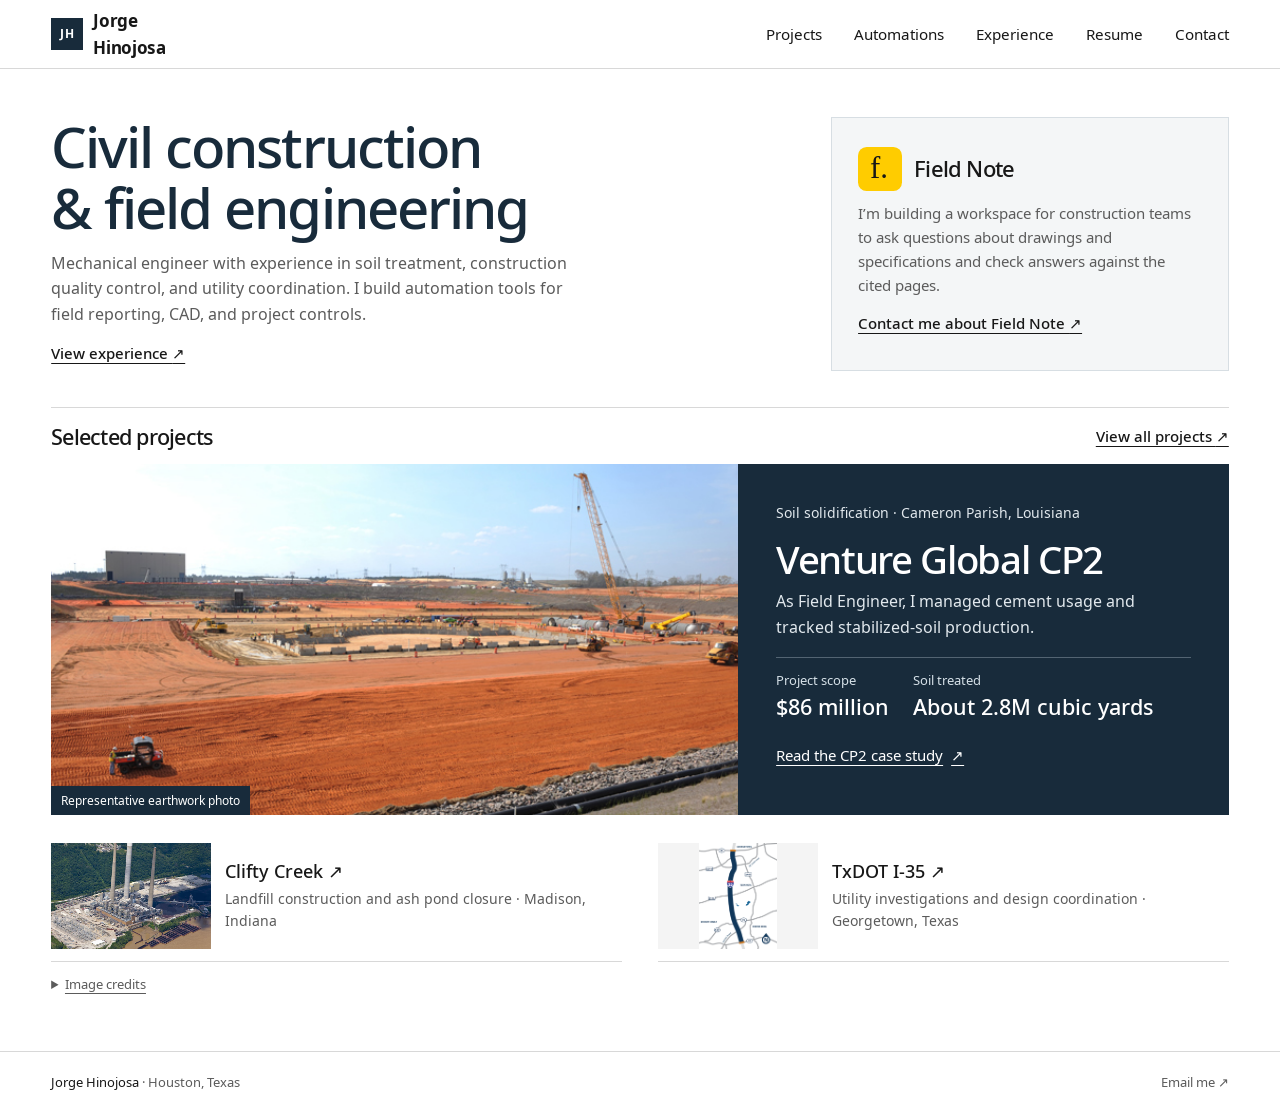
==== commit d7c967d0: "Redesign the homepage and streamline automation controls" ====
--- a/index.html
+++ b/index.html
@@ -5,58 +5,67 @@
 
 
 <link rel="preload" href="assets/fonts/NotoSans-Regular.ttf" as="font" type="font/ttf" crossorigin />
-<link rel="stylesheet" href="editorial.css?v=field-note" /><script src="editorial.js?v=compact-pages" defer></script></head><body>
+<link rel="stylesheet" href="editorial.css?v=home-refresh" /><script src="editorial.js?v=compact-pages" defer></script></head><body>
 <a class="skip-link" href="#main-content">Skip to content</a>
 <nav class="site-nav" aria-label="Primary navigation"><div class="nav-shell"><a class="brand" href="index.html"><span class="brand-mark" aria-hidden="true">JH</span>Jorge Hinojosa</a><div class="nav-links"><a href="projects.html">Projects</a><a href="automations.html">Automations</a><a href="timeline.html" data-experience-link>Experience</a><a href="resume.html">Resume</a><a href="contact.html">Contact</a></div></div></nav>
 <main id="main-content" class="home-page editorial-shell">
-  <header class="work-header">
-    <h1>Civil Construction &amp; Field Engineering</h1>
-    <p>I am a mechanical engineer specializing in civil construction, field quality control, and infrastructure coordination. I develop automation tools for field reporting, CAD, and project controls.</p>
-  </header>
+  <div class="home-intro">
+    <header class="work-header">
+      <h1>Civil construction &amp; field engineering</h1>
+      <p>Mechanical engineer with experience in soil treatment, construction quality control, and utility coordination. I build automation tools for field reporting, CAD, and project controls.</p>
+      <a class="text-link" href="timeline.html">View experience <span aria-hidden="true">↗</span></a>
+    </header>
 
-  <section aria-labelledby="selected-projects">
-    <h2 id="selected-projects" class="work-section-title">Selected projects</h2>
-    <div class="project-grid">
-      <article class="project-preview project-preview-featured">
-        <a class="project-feature-link" href="case-study-vg-cp2.html">
-          <img src="assets/featured/vogtle-soil-work.jpg" width="650" height="433" fetchpriority="high" alt="Representative soil placement and earthwork operation" />
-          <div>
-            <h3>Venture Global CP2 <span aria-hidden="true">↗</span></h3>
-            <p>Soil solidification · Cameron Parish, Louisiana</p>
-            <p class="project-feature-role">Field Engineer for an $86 million scope that treated approximately 2.8 million cubic yards of soil.</p>
-          </div>
-        </a>
-        <p class="project-image-note">Representative earthwork photo</p>
-      </article>
-      <article class="project-preview">
+    <section id="field-note" class="startup-section" aria-labelledby="field-note-title">
+      <div class="startup-heading">
+        <img src="assets/brand/field-note.svg" alt="" width="44" height="44" />
+        <h2 id="field-note-title">Field Note</h2>
+      </div>
+      <p>I’m building a workspace for construction teams to ask questions about drawings and specifications and check answers against the cited pages.</p>
+      <a class="text-link" href="contact.html">Contact me about Field Note <span aria-hidden="true">↗</span></a>
+    </section>
+  </div>
+
+  <section class="home-projects" aria-labelledby="selected-projects">
+    <header class="home-section-heading">
+      <h2 id="selected-projects">Selected projects</h2>
+      <a class="text-link" href="projects.html">View all projects <span aria-hidden="true">↗</span></a>
+    </header>
+    <article class="home-feature">
+      <figure>
+        <img src="assets/featured/vogtle-soil-work.jpg" width="650" height="433" fetchpriority="high" alt="Representative soil placement and earthwork operation" />
+        <figcaption>Representative earthwork photo</figcaption>
+      </figure>
+      <div class="home-feature-content">
+        <p class="home-project-category">Soil solidification · Cameron Parish, Louisiana</p>
+        <h3>Venture Global CP2</h3>
+        <p>As Field Engineer, I managed cement usage and tracked stabilized-soil production.</p>
+        <dl class="home-project-facts">
+          <div><dt>Project scope</dt><dd>$86 million</dd></div>
+          <div><dt>Soil treated</dt><dd>About 2.8M cubic yards</dd></div>
+        </dl>
+        <a class="home-case-link" href="case-study-vg-cp2.html">Read the CP2 case study <span aria-hidden="true">↗</span></a>
+      </div>
+    </article>
+
+    <div class="home-project-grid">
+      <article class="home-project">
         <a href="case-study-clifty-creek.html">
           <img src="assets/featured/clifty-creek-aerial.jpg" width="600" height="451" loading="lazy" alt="Aerial view of Clifty Creek Generating Station beside the Ohio River" />
-          <h3>Clifty Creek <span aria-hidden="true">↗</span></h3>
+          <div><h3>Clifty Creek <span aria-hidden="true">↗</span></h3><p>Landfill construction and ash pond closure · Madison, Indiana</p></div>
         </a>
-        <p>Landfill construction and ash pond closure · Madison, Indiana</p>
       </article>
-      <article class="project-preview">
+      <article class="home-project">
         <a href="case-study-i35-georgetown.html">
-          <img src="assets/featured/i35-georgetown-map.png" width="658" height="900" alt="I-35 corridor map from SH 29 in Georgetown to SH 45 North near Round Rock" class="project-map" loading="lazy" />
-          <h3>TxDOT I-35 <span aria-hidden="true">↗</span></h3>
+          <img src="assets/featured/i35-georgetown-map.png" width="658" height="900" loading="lazy" alt="I-35 corridor map from SH 29 in Georgetown to SH 45 North near Round Rock" />
+          <div><h3>TxDOT I-35 <span aria-hidden="true">↗</span></h3><p>Utility investigations and design coordination · Georgetown, Texas</p></div>
         </a>
-        <p>Utility investigations and design coordination · Georgetown, Texas</p>
-        <p class="project-image-note"><a href="https://www.txdot.gov/content/dam/project-sites/mobility35/documents/mobility35-georgetown-round-rock-fact-sheet-032524.pdf">TxDOT corridor map</a></p>
       </article>
     </div>
-  </section>
-
-<details class="photo-credits"><summary>Photography credits</summary><p>Clifty Creek: <a href="https://www.wolverinepowercooperative.com/affordability/">Wolverine Power Cooperative</a>. Representative earthwork: <a href="https://vogtlegallery.georgiapower.com/gallery/early-construction/7.asp">Georgia Power</a>.</p></details>
-
-  <section id="field-note" class="startup-section" aria-labelledby="field-note-title">
-    <div class="startup-heading">
-      <img src="assets/brand/field-note.svg" alt="" width="48" height="48" />
-      <h2 id="field-note-title">Field Note</h2>
-    </div>
-    <div class="startup-description">
-      <p>I’m building Field Note to help construction teams find answers in project drawings and specifications. Teams can upload documents, ask questions, and open the cited pages to verify answers at the source.</p>
-      <a class="text-link" href="contact.html">Contact me about Field Note</a>
-    </div>
+    <details class="photo-credits">
+      <summary>Image credits</summary>
+      <p>Clifty Creek: <a href="https://www.wolverinepowercooperative.com/affordability/">Wolverine Power Cooperative</a>. Representative earthwork: <a href="https://vogtlegallery.georgiapower.com/gallery/early-construction/7.asp">Georgia Power</a>. I-35 corridor map: <a href="https://www.txdot.gov/content/dam/project-sites/mobility35/documents/mobility35-georgetown-round-rock-fact-sheet-032524.pdf">TxDOT</a>.</p>
+    </details>
   </section>
 </main><footer class="site-footer"><div class="editorial-shell footer-shell"><p>Jorge Hinojosa <span>· Houston, Texas</span></p><div><a href="mailto:hinojosasb72@gmail.com">Email me ↗</a></div></div></footer>
 </body></html>
--- a/editorial.css
+++ b/editorial.css
@@ -59,34 +59,42 @@
 .button-primary:hover { background: #3b3b3b; color: white; }
 .text-link { display: inline-block; padding-block: 6px; color: var(--blue); font-size: .9375rem; font-weight: 500; }
 .home-page { padding-bottom: 20px; }
-.work-header { padding-block: 30px 24px; }
-.work-header h1 { margin: 0 0 10px; font-size: clamp(2rem, 3vw, 2.75rem); }
-.work-header p { max-width: 68ch; margin: 0; color: var(--soft); }
-.work-section-title { margin: 0 0 16px; padding-top: 16px; border-top: 1px solid var(--line); font-size: 1.125rem; }
-.project-grid { display: grid; grid-template-columns: repeat(2, minmax(0, 1fr)); gap: 28px var(--grid-gap); }
-.project-preview { min-width: 0; }
-.project-preview-featured { grid-column: 1 / -1; }
-.project-preview a { display: block; text-decoration: none; }
-.project-preview img { width: 100%; height: auto; aspect-ratio: 1.85; object-fit: cover; background: #ededed; }
-.project-preview .project-feature-link { display: grid; grid-template-columns: minmax(0, 1fr) minmax(0, 1.15fr); align-items: center; background: white; border: 1px solid var(--line); }
-.project-feature-link > div { padding: clamp(16px, 3vw, 40px); }
-.project-feature-link > div h3 { margin-top: 0; font-size: clamp(1.375rem, 2.1vw, 1.875rem); }
-.project-feature-link img { height: clamp(240px, 30vw, 340px); width: 100%; object-fit: cover; background: #efefef; }
-.project-preview img.project-map, .project-image img.project-map { object-fit: contain; background: #f4f4f4; }
-.project-preview h3 { display: flex; justify-content: space-between; gap: 16px; margin: 12px 0 4px; font-size: 1.375rem; line-height: 1.25; }
-.project-preview a:hover h3 { text-decoration: underline; }
-.project-preview p { margin: 0; color: var(--soft); font-size: .9375rem; }
-.project-preview .project-feature-role { margin-top: 12px; }
-.project-preview .project-image-note { margin-top: 4px; font-size: .8125rem; }
-.photo-credits { padding-block: 16px; color: var(--soft); font-size: .8125rem; }
-.photo-credits summary { display: inline-block; text-decoration: underline; text-underline-offset: 4px; }
-.photo-credits p { max-width: 85ch; margin-top: 12px; }
-.startup-section { border-top: 1px solid var(--line); padding-block: clamp(18px, 3vw, 32px); display: grid; grid-template-columns: minmax(0, 1fr) minmax(0, 2fr); align-items: start; gap: 12px var(--grid-gap); }
-.startup-heading { display: flex; align-items: center; gap: 12px; }
-.startup-heading img { flex: 0 0 48px; }
-.startup-heading h2 { margin: 0; }
-.startup-description p { max-width: 60ch; margin: 0 0 4px; color: var(--soft); }
-.startup-description .text-link { display: inline-flex; align-items: center; min-height: 44px; }
+.home-intro { display: grid; grid-template-columns: minmax(0, 1.8fr) minmax(0, 1fr); align-items: center; gap: clamp(20px, 5vw, 64px); padding-block: clamp(20px, 4vw, 48px) clamp(20px, 3vw, 36px); }
+.work-header h1 { max-width: 17ch; margin: 0 0 12px; color: #182b3b; font-size: clamp(2.1rem, 4.4vw, 3.75rem); line-height: 1.08; }
+.work-header p { max-width: 59ch; margin: 0 0 8px; color: var(--soft); }
+.startup-section { align-self: stretch; display: flex; flex-direction: column; justify-content: center; padding: clamp(16px, 2.5vw, 26px); border: 1px solid #d7dee3; background: #f4f6f7; }
+.startup-heading { display: flex; align-items: center; gap: 12px; margin-bottom: 10px; }
+.startup-heading img { flex: 0 0 44px; }
+.startup-heading h2 { margin: 0; font-size: 1.375rem; }
+.startup-section p { margin: 0 0 8px; color: var(--soft); font-size: .9375rem; }
+.startup-section .text-link { align-self: flex-start; }
+.home-section-heading { display: flex; flex-wrap: wrap; justify-content: space-between; align-items: center; gap: 4px 16px; padding-block: 10px; border-top: 1px solid var(--line); }
+.home-section-heading h2 { margin: 0; font-size: 1.35rem; }
+.home-feature { display: grid; grid-template-columns: minmax(0, 1.4fr) minmax(0, 1fr); background: #182b3b; color: #fff; }
+.home-feature figure { position: relative; min-height: 300px; margin: 0; }
+.home-feature figure img { position: absolute; inset: 0; width: 100%; height: 100%; object-fit: cover; }
+.home-feature figcaption { position: absolute; bottom: 0; left: 0; padding: 5px 10px; background: #182b3b; font-size: .75rem; }
+.home-feature-content { padding: clamp(18px, 3vw, 38px); }
+.home-feature-content h3 { margin: 0 0 8px; font-size: clamp(1.5rem, 3vw, 2.5rem); line-height: 1.16; letter-spacing: -.035em; }
+.home-feature-content p { margin: 0 0 12px; color: #e1e8ed; }
+.home-feature-content .home-project-category { font-size: .875rem; }
+.home-project-facts { display: flex; flex-wrap: wrap; gap: 12px 24px; margin: 16px 0 8px; padding-top: 12px; border-top: 1px solid #536472; }
+.home-project-facts dt { font-size: .8125rem; color: #d5e0e7; }
+.home-project-facts dd { margin: 0; font-size: clamp(1.05rem, 1.7vw, 1.35rem); font-weight: 500; }
+.home-case-link { display: inline-flex; align-items: center; gap: 8px; min-height: 44px; font-size: .9375rem; }
+.home-case-link:hover { color: #d5e0e7; }
+.home-case-link:focus-visible { outline-color: #fff; }
+.home-project-grid { display: grid; grid-template-columns: repeat(2, minmax(0, 1fr)); gap: 0 var(--grid-gap); margin-top: 16px; }
+.home-project { border-bottom: 1px solid var(--line); }
+.home-project a { display: grid; grid-template-columns: minmax(92px, 28%) minmax(0, 1fr); align-items: center; gap: 14px; padding-block: 12px; text-decoration: none; }
+.home-project a:hover h3 { text-decoration: underline; }
+.home-project img { width: 100%; height: clamp(76px, 10vw, 106px); object-fit: cover; background: #f4f4f4; }
+.home-project:last-child img { object-fit: contain; }
+.home-project h3 { margin: 0 0 4px; font-size: 1.125rem; }
+.home-project p { margin: 0; color: var(--soft); font-size: .875rem; }
+.photo-credits { padding-block: 12px; color: var(--soft); font-size: .8125rem; }
+.photo-credits summary { text-decoration: underline; text-underline-offset: 4px; }
+.photo-credits p { max-width: 85ch; margin: 8px 0 0; }
 .site-footer { margin-top: 24px; border-top: 1px solid var(--line); }
 .footer-shell { display: flex; justify-content: space-between; gap: 24px; padding-block: 20px; font-size: .8125rem; }
 .footer-shell p { margin: 0; }
@@ -205,13 +213,11 @@
 .coaching-heading p { color: var(--soft); }
 .coaching-contact { margin-top: 40px; padding-top: 28px; border-top: 1px solid var(--line); }
 .coaching-actions { display: flex; flex-wrap: wrap; gap: 24px; align-items: center; font-size: .8125rem; }
-.catalog-controls { display: grid; grid-template-columns: 1fr auto; gap: 8px 16px; padding-block: 12px 8px; margin-bottom: 0; border-block: 1px solid var(--line); }
-.catalog-search { min-width: 0; display: grid; gap: 8px; max-width: 580px; }
-.catalog-search span { font-size: .8125rem; }
-.catalog-search input { width: 100%; min-height: 46px; padding: 10px 14px; border: 1px solid var(--line); border-radius: 0; background: var(--white); color: var(--ink); font-size: 1rem; }
-.catalog-count { grid-column: 2; grid-row: 1; align-self: end; padding-bottom: 10px; color: var(--soft); font-size: .8125rem; }
+.catalog-controls { display: flex; flex-wrap: wrap; align-items: center; gap: 8px 16px; padding-block: 10px; border-block: 1px solid var(--line); }
+.catalog-search { flex: 1 0 220px; width: 100%; min-width: 0; max-width: 420px; min-height: 44px; padding: 8px 12px; border: 1px solid var(--line); border-radius: 0; background: var(--white); color: var(--ink); font-size: 1rem; }
+.catalog-count { margin-left: auto; color: var(--soft); font-size: .8125rem; white-space: nowrap; }
 .catalog-count strong { margin-right: 4px; color: var(--ink); font-size: .95rem; font-weight: 500; }
-.catalog-filter-group { grid-column: 1 / -1; display: flex; flex-wrap: wrap; gap: 6px; }
+.catalog-filter-group { display: flex; flex-wrap: wrap; gap: 4px; }
 .catalog-filter { min-height: 44px; padding: 8px 12px; border: 1px solid transparent; border-radius: 0; background: transparent; color: var(--soft); font-size: .8125rem; }
 .catalog-filter:hover { border-color: var(--line); }
 .catalog-filter.is-active { background: var(--blue); color: white; }
@@ -264,19 +270,16 @@
 }
 @media (max-width: 720px) {
   .contact-page, .contact-fields { grid-template-columns: minmax(0, 1fr); }
-  .startup-section { grid-template-columns: minmax(0, 1fr); }
+  .home-intro, .home-feature, .home-project-grid { grid-template-columns: minmax(0, 1fr); }
+  .home-feature figure { min-height: clamp(180px, 55vw, 320px); }
   .nav-shell { min-height: 64px; flex-wrap: wrap; gap: 0 12px; padding-block: 8px; }
   .nav-links { width: 100%; flex-wrap: wrap; gap: 4px 20px; padding-bottom: 16px; }
   .has-menu-toggle .nav-links { display: none; }
   .has-menu-toggle.is-menu-open .nav-links { display: flex; flex-direction: column; align-items: stretch; }
   .has-menu-toggle .nav-links a { min-height: 48px; }
   .nav-toggle { display: flex; }
-  .work-header { padding-block: 24px 20px; }
-  .work-header h1 { font-size: 1.875rem; }
-  .project-grid, .project-list { grid-template-columns: 1fr; gap: 24px; }
-  .project-preview img { aspect-ratio: 1.6; }
-  .project-preview .project-feature-link { grid-template-columns: minmax(0, 1fr); }
-  .project-feature-link img, .case-map img { height: clamp(200px, 62vw, 320px); }
+  .project-list { grid-template-columns: 1fr; gap: 24px; }
+  .case-map img { height: clamp(200px, 62vw, 320px); }
   .footer-shell { flex-direction: column; gap: 16px; }
   .footer-shell > div { gap: 20px; }
   .page-hero, .interest-page-header { padding-top: 24px; }
@@ -297,9 +300,8 @@
   .athlete-highlights { grid-template-columns: 1fr; gap: 18px; }
   .athlete-slide img { height: 320px; }
   .interest-card .interest-visual { order: 2; }
-  .catalog-controls { grid-template-columns: 1fr; }
-  .catalog-filter-group { grid-column: 1; }
-  .catalog-count { grid-column: 1; grid-row: 3; padding: 0; }
+  .catalog-search { flex-basis: 100%; max-width: none; }
+  .catalog-filter-group { width: 100%; }
   .automation-grid { grid-template-columns: 1fr; }
   .resume-document { display: none; }
 }
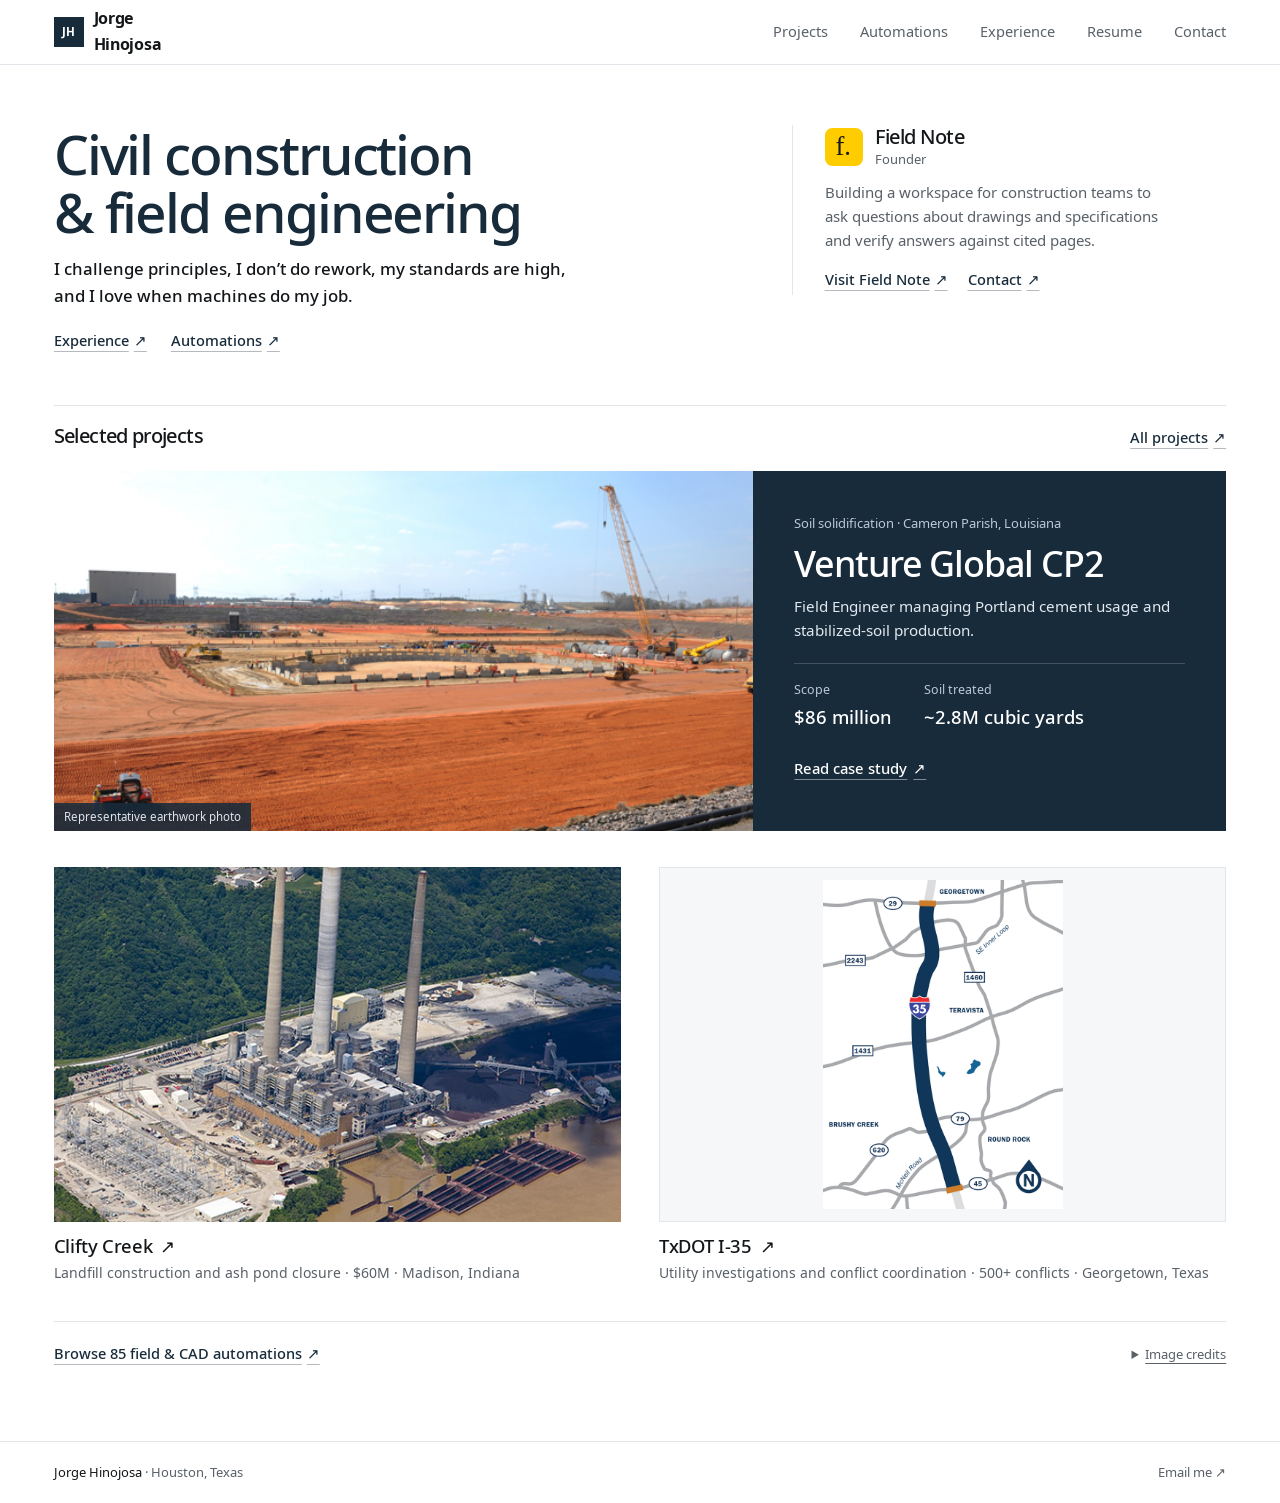
==== commit bf965dd8: "Streamline portfolio redesign and update homepage intro and Field Note" ====
--- a/index.html
+++ b/index.html
@@ -1,71 +1,116 @@
-<!doctype html><html lang="en"><head>
-<meta charset="UTF-8" /><meta name="viewport" content="width=device-width, initial-scale=1.0, viewport-fit=cover" />
-<meta name="description" content="Jorge Hinojosa’s mechanical engineering, civil construction, and field automation portfolio, including Field Note, a construction document workspace." />
-<title>Jorge Hinojosa | Engineering &amp; Field Operations</title>
+<!doctype html>
+<html lang="en">
+<head>
+  <meta charset="UTF-8" />
+  <meta name="viewport" content="width=device-width, initial-scale=1.0, viewport-fit=cover" />
+  <meta name="description" content="Jorge Hinojosa’s mechanical engineering, civil construction, and field automation portfolio, including Field Note, a construction document workspace." />
+  <title>Jorge Hinojosa | Engineering &amp; Field Operations</title>
+  <link rel="preload" href="assets/fonts/NotoSans-Regular.ttf" as="font" type="font/ttf" crossorigin />
+  <link rel="stylesheet" href="editorial.css?v=streamlined-2026" />
+  <script src="editorial.js?v=streamlined-2026" defer></script>
+</head>
+<body>
+  <a class="skip-link" href="#main-content">Skip to content</a>
+  <nav class="site-nav" aria-label="Primary navigation">
+    <div class="nav-shell">
+      <a class="brand" href="index.html"><span class="brand-mark" aria-hidden="true">JH</span>Jorge Hinojosa</a>
+      <div class="nav-links">
+        <a href="projects.html">Projects</a>
+        <a href="automations.html">Automations</a>
+        <a href="timeline.html" data-experience-link>Experience</a>
+        <a href="resume.html">Resume</a>
+        <a href="contact.html">Contact</a>
+      </div>
+    </div>
+  </nav>
 
+  <main id="main-content" class="home-page editorial-shell">
+    <div class="home-intro">
+      <header class="work-header">
+        <h1>Civil construction &amp; field engineering</h1>
+        <p class="work-statement">I challenge principles, I don’t do rework, my standards are high, and I love when machines do my job.</p>
+        <div class="home-intro-links">
+          <a class="text-link" href="timeline.html">Experience <span class="arrow" aria-hidden="true">↗</span></a>
+          <a class="text-link" href="automations.html">Automations <span class="arrow" aria-hidden="true">↗</span></a>
+        </div>
+      </header>
 
-<link rel="preload" href="assets/fonts/NotoSans-Regular.ttf" as="font" type="font/ttf" crossorigin />
-<link rel="stylesheet" href="editorial.css?v=home-refresh" /><script src="editorial.js?v=compact-pages" defer></script></head><body>
-<a class="skip-link" href="#main-content">Skip to content</a>
-<nav class="site-nav" aria-label="Primary navigation"><div class="nav-shell"><a class="brand" href="index.html"><span class="brand-mark" aria-hidden="true">JH</span>Jorge Hinojosa</a><div class="nav-links"><a href="projects.html">Projects</a><a href="automations.html">Automations</a><a href="timeline.html" data-experience-link>Experience</a><a href="resume.html">Resume</a><a href="contact.html">Contact</a></div></div></nav>
-<main id="main-content" class="home-page editorial-shell">
-  <div class="home-intro">
-    <header class="work-header">
-      <h1>Civil construction &amp; field engineering</h1>
-      <p>Mechanical engineer with experience in soil treatment, construction quality control, and utility coordination. I build automation tools for field reporting, CAD, and project controls.</p>
-      <a class="text-link" href="timeline.html">View experience <span aria-hidden="true">↗</span></a>
-    </header>
+      <section id="field-note" class="startup-section" aria-labelledby="field-note-title">
+        <div class="startup-heading">
+          <img src="assets/brand/field-note.svg" alt="" width="38" height="38" />
+          <div>
+            <h2 id="field-note-title">Field Note</h2>
+            <span class="startup-role">Founder</span>
+          </div>
+        </div>
+        <p>Building a workspace for construction teams to ask questions about drawings and specifications and verify answers against cited pages.</p>
+        <div class="startup-links">
+          <a class="text-link" href="#" data-field-note-site>Visit Field Note <span class="arrow" aria-hidden="true">↗</span></a>
+          <a class="text-link" href="contact.html">Contact <span class="arrow" aria-hidden="true">↗</span></a>
+        </div>
+      </section>
+    </div>
 
-    <section id="field-note" class="startup-section" aria-labelledby="field-note-title">
-      <div class="startup-heading">
-        <img src="assets/brand/field-note.svg" alt="" width="44" height="44" />
-        <h2 id="field-note-title">Field Note</h2>
+    <section class="home-projects" aria-labelledby="selected-projects">
+      <header class="home-section-heading">
+        <h2 id="selected-projects">Selected projects</h2>
+        <a class="text-link" href="projects.html">All projects <span class="arrow" aria-hidden="true">↗</span></a>
+      </header>
+
+      <article class="home-feature">
+        <figure>
+          <img class="crop-earthwork" src="assets/featured/vogtle-soil-work.jpg" width="650" height="433" fetchpriority="high" alt="Representative soil placement and earthwork operation" />
+          <figcaption>Representative earthwork photo</figcaption>
+        </figure>
+        <div class="home-feature-content">
+          <p class="home-project-category">Soil solidification · Cameron Parish, Louisiana</p>
+          <h3>Venture Global CP2</h3>
+          <p>Field Engineer managing Portland cement usage and stabilized-soil production.</p>
+          <dl class="home-project-facts">
+            <div><dt>Scope</dt><dd>$86 million</dd></div>
+            <div><dt>Soil treated</dt><dd>~2.8M cubic yards</dd></div>
+          </dl>
+          <a class="home-case-link" href="case-study-vg-cp2.html">Read case study <span class="arrow" aria-hidden="true">↗</span></a>
+        </div>
+      </article>
+
+      <div class="home-project-grid">
+        <article class="home-project">
+          <a href="case-study-clifty-creek.html">
+            <div class="home-project-media">
+              <img src="assets/featured/clifty-creek-aerial.jpg" width="600" height="451" loading="lazy" alt="Aerial view of Clifty Creek Generating Station beside the Ohio River" />
+            </div>
+            <h3>Clifty Creek <span class="arrow" aria-hidden="true">↗</span></h3>
+            <p>Landfill construction and ash pond closure · $60M · Madison, Indiana</p>
+          </a>
+        </article>
+
+        <article class="home-project">
+          <a href="case-study-i35-georgetown.html">
+            <div class="home-project-media is-map">
+              <img src="assets/featured/i35-georgetown-map.png" width="658" height="900" loading="lazy" alt="I-35 corridor map from SH 29 in Georgetown to SH 45 North near Round Rock" />
+            </div>
+            <h3>TxDOT I-35 <span class="arrow" aria-hidden="true">↗</span></h3>
+            <p>Utility investigations and conflict coordination · 500+ conflicts · Georgetown, Texas</p>
+          </a>
+        </article>
       </div>
-      <p>I’m building a workspace for construction teams to ask questions about drawings and specifications and check answers against the cited pages.</p>
-      <a class="text-link" href="contact.html">Contact me about Field Note <span aria-hidden="true">↗</span></a>
+
+      <div class="home-bottom-row">
+        <a class="text-link" href="automations.html">Browse 85 field &amp; CAD automations <span class="arrow" aria-hidden="true">↗</span></a>
+        <details class="photo-credits">
+          <summary>Image credits</summary>
+          <p>Clifty Creek: <a href="https://www.wolverinepowercooperative.com/affordability/">Wolverine Power Cooperative</a>. Representative earthwork: <a href="https://vogtlegallery.georgiapower.com/gallery/early-construction/7.asp">Georgia Power</a>. I-35 corridor map: <a href="https://www.txdot.gov/content/dam/project-sites/mobility35/documents/mobility35-georgetown-round-rock-fact-sheet-032524.pdf">TxDOT</a>.</p>
+        </details>
+      </div>
     </section>
-  </div>
+  </main>
 
-  <section class="home-projects" aria-labelledby="selected-projects">
-    <header class="home-section-heading">
-      <h2 id="selected-projects">Selected projects</h2>
-      <a class="text-link" href="projects.html">View all projects <span aria-hidden="true">↗</span></a>
-    </header>
-    <article class="home-feature">
-      <figure>
-        <img src="assets/featured/vogtle-soil-work.jpg" width="650" height="433" fetchpriority="high" alt="Representative soil placement and earthwork operation" />
-        <figcaption>Representative earthwork photo</figcaption>
-      </figure>
-      <div class="home-feature-content">
-        <p class="home-project-category">Soil solidification · Cameron Parish, Louisiana</p>
-        <h3>Venture Global CP2</h3>
-        <p>As Field Engineer, I managed cement usage and tracked stabilized-soil production.</p>
-        <dl class="home-project-facts">
-          <div><dt>Project scope</dt><dd>$86 million</dd></div>
-          <div><dt>Soil treated</dt><dd>About 2.8M cubic yards</dd></div>
-        </dl>
-        <a class="home-case-link" href="case-study-vg-cp2.html">Read the CP2 case study <span aria-hidden="true">↗</span></a>
-      </div>
-    </article>
-
-    <div class="home-project-grid">
-      <article class="home-project">
-        <a href="case-study-clifty-creek.html">
-          <img src="assets/featured/clifty-creek-aerial.jpg" width="600" height="451" loading="lazy" alt="Aerial view of Clifty Creek Generating Station beside the Ohio River" />
-          <div><h3>Clifty Creek <span aria-hidden="true">↗</span></h3><p>Landfill construction and ash pond closure · Madison, Indiana</p></div>
-        </a>
-      </article>
-      <article class="home-project">
-        <a href="case-study-i35-georgetown.html">
-          <img src="assets/featured/i35-georgetown-map.png" width="658" height="900" loading="lazy" alt="I-35 corridor map from SH 29 in Georgetown to SH 45 North near Round Rock" />
-          <div><h3>TxDOT I-35 <span aria-hidden="true">↗</span></h3><p>Utility investigations and design coordination · Georgetown, Texas</p></div>
-        </a>
-      </article>
+  <footer class="site-footer">
+    <div class="editorial-shell footer-shell">
+      <p>Jorge Hinojosa <span>· Houston, Texas</span></p>
+      <div><a href="mailto:hinojosasb72@gmail.com">Email me ↗</a></div>
     </div>
-    <details class="photo-credits">
-      <summary>Image credits</summary>
-      <p>Clifty Creek: <a href="https://www.wolverinepowercooperative.com/affordability/">Wolverine Power Cooperative</a>. Representative earthwork: <a href="https://vogtlegallery.georgiapower.com/gallery/early-construction/7.asp">Georgia Power</a>. I-35 corridor map: <a href="https://www.txdot.gov/content/dam/project-sites/mobility35/documents/mobility35-georgetown-round-rock-fact-sheet-032524.pdf">TxDOT</a>.</p>
-    </details>
-  </section>
-</main><footer class="site-footer"><div class="editorial-shell footer-shell"><p>Jorge Hinojosa <span>· Houston, Texas</span></p><div><a href="mailto:hinojosasb72@gmail.com">Email me ↗</a></div></div></footer>
-</body></html>
+  </footer>
+</body>
+</html>
--- a/editorial.css
+++ b/editorial.css
@@ -1,311 +1,902 @@
-/* Architecture-led portfolio. Shared typography and grid across all pages. */
-@font-face { font-family: 'Portfolio Sans'; src: url('assets/fonts/NotoSans-Regular.ttf') format('truetype'); font-weight: 400; font-style: normal; font-display: swap; }
-@font-face { font-family: 'Portfolio Sans'; src: url('assets/fonts/NotoSans-Medium.ttf') format('truetype'); font-weight: 500 600; font-style: normal; font-display: swap; }
-@font-face { font-family: 'Portfolio Sans'; src: url('assets/fonts/NotoSans-Bold.ttf') format('truetype'); font-weight: 700 900; font-style: normal; font-display: swap; }
+/* Streamlined architecture-led portfolio. Shared typography and grid across all pages. */
+@font-face {
+  font-family: 'Portfolio Sans';
+  src: url('assets/fonts/NotoSans-Regular.ttf') format('truetype');
+  font-weight: 400;
+  font-style: normal;
+  font-display: swap;
+}
+@font-face {
+  font-family: 'Portfolio Sans';
+  src: url('assets/fonts/NotoSans-Medium.ttf') format('truetype');
+  font-weight: 500 600;
+  font-style: normal;
+  font-display: swap;
+}
+@font-face {
+  font-family: 'Portfolio Sans';
+  src: url('assets/fonts/NotoSans-Bold.ttf') format('truetype');
+  font-weight: 700 900;
+  font-style: normal;
+  font-display: swap;
+}
+
 :root {
   --paper: #ffffff;
-  --white: #fff;
-  --ink: #171717;
-  --soft: #5b5b5b;
-  --blue: #171717;
-  --line: #d8d8d8;
-  --page-gutter: clamp(16px, 4vw, 56px);
-  --grid-gap: clamp(16px, 3vw, 36px);
+  --surface: #f6f7f8;
+  --white: #ffffff;
+  --ink: #14171a;
+  --soft: #596068;
+  --navy: #182b3b;
+  --navy-hover: #253f55;
+  --line: #e2e6ea;
+  --line-strong: #c6cdd4;
+  --page-gutter: clamp(18px, 4.2vw, 56px);
+  --grid-gap: clamp(20px, 3vw, 40px);
   --sans: 'Portfolio Sans', Arial, sans-serif;
-}
+  --ease: cubic-bezier(0.22, 1, 0.36, 1);
+}
+
 *, *::before, *::after { box-sizing: border-box; }
 html { scroll-behavior: smooth; -webkit-text-size-adjust: 100%; text-size-adjust: 100%; }
-body { display: flex; flex-direction: column; min-height: 100vh; min-height: 100svh; margin: 0; padding-left: env(safe-area-inset-left, 0); padding-right: env(safe-area-inset-right, 0); background: var(--paper); color: var(--ink); font: 16px/1.6 var(--sans); -webkit-font-smoothing: antialiased; }
+body {
+  display: flex;
+  flex-direction: column;
+  min-height: 100vh;
+  min-height: 100svh;
+  margin: 0;
+  padding-left: env(safe-area-inset-left, 0);
+  padding-right: env(safe-area-inset-right, 0);
+  background: var(--paper);
+  color: var(--ink);
+  font: 16px/1.6 var(--sans);
+  -webkit-font-smoothing: antialiased;
+}
 main { flex: 1 0 auto; min-width: 0; }
-a { color: inherit; text-underline-offset: 4px; }
-a:hover { color: var(--blue); }
+a {
+  color: inherit;
+  text-underline-offset: 4px;
+  text-decoration-thickness: 1px;
+  transition: color 160ms var(--ease), border-color 160ms var(--ease), background-color 160ms var(--ease);
+}
+a:hover { color: var(--navy); }
 button, input, textarea { font: inherit; }
 button, summary { cursor: pointer; }
 img { display: block; max-width: 100%; height: auto; }
 h1, h2, h3, p { margin-top: 0; }
 h1, h2, h3 { font-weight: 500; text-wrap: balance; }
-h1, h2 { font-family: var(--sans); letter-spacing: -.035em; line-height: 1.16; }
-h1 { margin-bottom: 16px; font-size: clamp(2rem, 3.5vw, 3.25rem); }
-h2 { margin-bottom: 16px; font-size: 1.6rem; }
-h3 { line-height: 1.4; }
+h1, h2 { font-family: var(--sans); letter-spacing: -0.032em; line-height: 1.14; }
+h1 { margin-bottom: 14px; font-size: clamp(1.9rem, 3.3vw, 2.85rem); }
+h2 { margin-bottom: 12px; font-size: 1.45rem; }
+h3 { line-height: 1.35; letter-spacing: -0.02em; }
 p { margin-bottom: 14px; }
-:focus-visible { outline: 2px solid var(--blue); outline-offset: 5px; }
+:focus-visible { outline: 2px solid var(--navy); outline-offset: 4px; }
 [hidden] { display: none !important; }
-.editorial-shell, .nav-shell, .resume-shell { width: min(1280px, calc(100% - var(--page-gutter) * 2)); margin-inline: auto; }
-.skip-link { position: fixed; top: 10px; left: 10px; z-index: 200; padding: 10px 18px; background: var(--ink); color: white; transform: translateY(-200%); }
+
+.editorial-shell, .nav-shell, .resume-shell {
+  width: min(1240px, calc(100% - var(--page-gutter) * 2));
+  margin-inline: auto;
+}
+.skip-link {
+  position: fixed;
+  top: 10px;
+  left: 10px;
+  z-index: 300;
+  padding: 10px 18px;
+  background: var(--navy);
+  color: var(--white);
+  font-size: 0.875rem;
+  text-decoration: none;
+  transform: translateY(-220%);
+}
 .skip-link:focus { transform: none; }
-.section-index { margin-bottom: 12px; color: var(--soft); font-size: .875rem; font-weight: 400; letter-spacing: 0; }
-.muted { color: var(--soft); }
-.site-nav { position: relative; z-index: 100; border-bottom: 1px solid var(--line); background: var(--paper); }
-.nav-shell { display: flex; align-items: center; justify-content: space-between; gap: 24px; min-height: 68px; }
-.brand { display: inline-flex; align-items: center; gap: 10px; min-width: 0; font-size: 1.0625rem; font-weight: 700; text-decoration: none; letter-spacing: -.02em; }
-.brand-mark { display: grid; place-items: center; flex: 0 0 32px; height: 32px; background: #182b3b; color: #fff; font-size: .75rem; letter-spacing: .04em; }
-.nav-links { display: flex; align-items: center; gap: 32px; }
-.nav-links a { display: flex; align-items: center; min-height: 44px; font-size: .95rem; color: var(--ink); text-decoration: none; }
-.nav-links a:hover, .nav-links a[aria-current] { color: var(--ink); text-decoration: underline; text-decoration-color: var(--blue); text-underline-offset: 8px; }
-.nav-toggle { display: none; flex: 0 0 auto; gap: 9px; padding-inline: 12px; font-size: .875rem; height: 44px; align-items: center; justify-content: center; background: transparent; border: 1px solid var(--line); color: var(--ink); border-radius: 0; }
-.nav-toggle-lines, .nav-toggle-lines::before, .nav-toggle-lines::after { display: block; width: 18px; height: 1px; background: currentColor; content: ''; }
+
+.meta-line {
+  margin-bottom: 8px;
+  color: var(--soft);
+  font-size: 0.8125rem;
+  font-variant-numeric: tabular-nums;
+}
+
+/* Sticky minimal navigation */
+.site-nav {
+  position: sticky;
+  top: 0;
+  z-index: 120;
+  border-bottom: 1px solid var(--line);
+  background: rgba(255, 255, 255, 0.95);
+  backdrop-filter: blur(8px);
+  -webkit-backdrop-filter: blur(8px);
+}
+.nav-shell {
+  display: flex;
+  align-items: center;
+  justify-content: space-between;
+  gap: 24px;
+  min-height: 64px;
+}
+.brand {
+  display: inline-flex;
+  align-items: center;
+  gap: 10px;
+  min-width: 0;
+  font-size: 1rem;
+  font-weight: 700;
+  letter-spacing: -0.02em;
+  text-decoration: none;
+  color: var(--ink);
+}
+.brand-mark {
+  display: grid;
+  place-items: center;
+  flex: 0 0 30px;
+  height: 30px;
+  background: var(--navy);
+  color: var(--white);
+  font-size: 0.72rem;
+  font-weight: 700;
+  letter-spacing: 0.04em;
+}
+.nav-links { display: flex; align-items: center; gap: clamp(18px, 2.5vw, 32px); }
+.nav-links a {
+  position: relative;
+  display: flex;
+  align-items: center;
+  min-height: 64px;
+  font-size: 0.9125rem;
+  color: var(--soft);
+  text-decoration: none;
+}
+.nav-links a::after {
+  content: '';
+  position: absolute;
+  left: 0;
+  right: 0;
+  bottom: -1px;
+  height: 1.5px;
+  background: var(--navy);
+  transform: scaleX(0);
+  transform-origin: left;
+  transition: transform 180ms var(--ease);
+}
+.nav-links a:hover, .nav-links a[aria-current] { color: var(--ink); }
+.nav-links a:hover::after, .nav-links a[aria-current]::after { transform: scaleX(1); }
+
+.nav-toggle {
+  display: none;
+  flex: 0 0 auto;
+  gap: 9px;
+  padding-inline: 12px;
+  font-size: 0.875rem;
+  height: 44px;
+  align-items: center;
+  justify-content: center;
+  background: transparent;
+  border: 1px solid var(--line-strong);
+  color: var(--ink);
+  border-radius: 0;
+}
+.nav-toggle-lines, .nav-toggle-lines::before, .nav-toggle-lines::after {
+  display: block;
+  width: 17px;
+  height: 1px;
+  background: currentColor;
+  content: '';
+}
 .nav-toggle-lines { position: relative; }
-.nav-toggle-lines::before { position: absolute; top: -6px; }
-.nav-toggle-lines::after { position: absolute; top: 6px; }
+.nav-toggle-lines::before { position: absolute; top: -5px; }
+.nav-toggle-lines::after { position: absolute; top: 5px; }
 .is-menu-open .nav-toggle-lines { background: transparent; }
 .is-menu-open .nav-toggle-lines::before { top: 0; transform: rotate(45deg); }
 .is-menu-open .nav-toggle-lines::after { top: 0; transform: rotate(-45deg); }
-.about-nav { display: flex; flex-wrap: wrap; gap: 0 clamp(14px, 3vw, 26px); padding-block: 6px; border-bottom: 1px solid var(--line); }
-.about-nav a { display: inline-flex; align-items: center; min-height: 44px; color: var(--soft); font-size: .875rem; text-decoration: none; }
-.about-nav a[aria-current] { color: var(--blue); text-decoration: underline; }
-.button { display: inline-flex; min-height: 42px; align-items: center; justify-content: center; gap: 12px; padding: 8px 16px; border: 1px solid var(--line); border-radius: 0; background: transparent; color: var(--ink); font-size: .9375rem; font-weight: 500; text-decoration: none; }
-.button-primary { background: var(--blue); border-color: var(--blue); color: white; }
-.button-primary:hover { background: #3b3b3b; color: white; }
-.text-link { display: inline-block; padding-block: 6px; color: var(--blue); font-size: .9375rem; font-weight: 500; }
-.home-page { padding-bottom: 20px; }
-.home-intro { display: grid; grid-template-columns: minmax(0, 1.8fr) minmax(0, 1fr); align-items: center; gap: clamp(20px, 5vw, 64px); padding-block: clamp(20px, 4vw, 48px) clamp(20px, 3vw, 36px); }
-.work-header h1 { max-width: 17ch; margin: 0 0 12px; color: #182b3b; font-size: clamp(2.1rem, 4.4vw, 3.75rem); line-height: 1.08; }
-.work-header p { max-width: 59ch; margin: 0 0 8px; color: var(--soft); }
-.startup-section { align-self: stretch; display: flex; flex-direction: column; justify-content: center; padding: clamp(16px, 2.5vw, 26px); border: 1px solid #d7dee3; background: #f4f6f7; }
+
+/* Sub-nav (Experience / Education / Interests) */
+.about-nav { display: flex; flex-wrap: wrap; gap: 6px clamp(16px, 2.5vw, 28px); }
+.about-nav a {
+  display: inline-flex;
+  align-items: center;
+  min-height: 40px;
+  color: var(--soft);
+  font-size: 0.875rem;
+  text-decoration: none;
+}
+.about-nav a:hover { color: var(--ink); }
+.about-nav a[aria-current] {
+  color: var(--navy);
+  font-weight: 500;
+  text-decoration: underline;
+  text-underline-offset: 6px;
+}
+
+/* Buttons & links */
+.button {
+  display: inline-flex;
+  min-height: 44px;
+  align-items: center;
+  justify-content: center;
+  gap: 10px;
+  padding: 8px 18px;
+  border: 1px solid var(--line-strong);
+  border-radius: 0;
+  background: var(--white);
+  color: var(--ink);
+  font-size: 0.9125rem;
+  font-weight: 500;
+  text-decoration: none;
+}
+.button:hover { border-color: var(--navy); background: var(--surface); color: var(--navy); }
+.button-primary { background: var(--navy); border-color: var(--navy); color: var(--white); }
+.button-primary:hover { background: var(--navy-hover); border-color: var(--navy-hover); color: var(--white); }
+.text-link {
+  display: inline-flex;
+  align-items: center;
+  gap: 5px;
+  padding-block: 4px;
+  color: var(--navy);
+  font-size: 0.9125rem;
+  font-weight: 500;
+  text-decoration: underline;
+  text-decoration-color: rgba(24, 43, 59, 0.32);
+  text-underline-offset: 5px;
+}
+.text-link:hover { text-decoration-color: var(--navy); }
+.arrow { display: inline-block; transition: transform 160ms var(--ease); }
+a:hover .arrow { transform: translate(2px, -2px); }
+
+/* Clean crop for vogtle-soil-work.jpg baked-in bottom strip without altering source */
+.crop-earthwork { object-fit: cover; object-position: center 36%; transform: scale(1.07); }
+
+/* =========================================================
+   HOMEPAGE (STREAMLINED)
+   ========================================================= */
+.home-page { padding-bottom: 16px; }
+.home-intro {
+  display: grid;
+  grid-template-columns: minmax(0, 1.55fr) minmax(0, 1fr);
+  align-items: start;
+  gap: clamp(28px, 5vw, 72px);
+  padding-block: clamp(32px, 5vw, 60px) clamp(28px, 4vw, 48px);
+}
+.work-header h1 {
+  max-width: 16ch;
+  margin: 0 0 14px;
+  color: var(--navy);
+  font-size: clamp(2.15rem, 4.3vw, 3.6rem);
+  line-height: 1.06;
+  letter-spacing: -0.038em;
+}
+.work-header p {
+  max-width: 54ch;
+  margin: 0 0 14px;
+  color: var(--soft);
+  font-size: 0.975rem;
+}
+.work-header p.work-statement {
+  margin-bottom: 16px;
+  color: var(--ink);
+  font-size: 1.05rem;
+  font-weight: 500;
+}
+.home-intro-links { display: flex; flex-wrap: wrap; gap: 6px 24px; }
+
+/* Minimal Field Note block */
+.startup-section {
+  padding-left: clamp(20px, 2.5vw, 32px);
+  border-left: 1px solid var(--line);
+}
 .startup-heading { display: flex; align-items: center; gap: 12px; margin-bottom: 10px; }
-.startup-heading img { flex: 0 0 44px; }
-.startup-heading h2 { margin: 0; font-size: 1.375rem; }
-.startup-section p { margin: 0 0 8px; color: var(--soft); font-size: .9375rem; }
-.startup-section .text-link { align-self: flex-start; }
-.home-section-heading { display: flex; flex-wrap: wrap; justify-content: space-between; align-items: center; gap: 4px 16px; padding-block: 10px; border-top: 1px solid var(--line); }
-.home-section-heading h2 { margin: 0; font-size: 1.35rem; }
-.home-feature { display: grid; grid-template-columns: minmax(0, 1.4fr) minmax(0, 1fr); background: #182b3b; color: #fff; }
-.home-feature figure { position: relative; min-height: 300px; margin: 0; }
-.home-feature figure img { position: absolute; inset: 0; width: 100%; height: 100%; object-fit: cover; }
-.home-feature figcaption { position: absolute; bottom: 0; left: 0; padding: 5px 10px; background: #182b3b; font-size: .75rem; }
-.home-feature-content { padding: clamp(18px, 3vw, 38px); }
-.home-feature-content h3 { margin: 0 0 8px; font-size: clamp(1.5rem, 3vw, 2.5rem); line-height: 1.16; letter-spacing: -.035em; }
-.home-feature-content p { margin: 0 0 12px; color: #e1e8ed; }
-.home-feature-content .home-project-category { font-size: .875rem; }
-.home-project-facts { display: flex; flex-wrap: wrap; gap: 12px 24px; margin: 16px 0 8px; padding-top: 12px; border-top: 1px solid #536472; }
-.home-project-facts dt { font-size: .8125rem; color: #d5e0e7; }
-.home-project-facts dd { margin: 0; font-size: clamp(1.05rem, 1.7vw, 1.35rem); font-weight: 500; }
-.home-case-link { display: inline-flex; align-items: center; gap: 8px; min-height: 44px; font-size: .9375rem; }
-.home-case-link:hover { color: #d5e0e7; }
-.home-case-link:focus-visible { outline-color: #fff; }
-.home-project-grid { display: grid; grid-template-columns: repeat(2, minmax(0, 1fr)); gap: 0 var(--grid-gap); margin-top: 16px; }
-.home-project { border-bottom: 1px solid var(--line); }
-.home-project a { display: grid; grid-template-columns: minmax(92px, 28%) minmax(0, 1fr); align-items: center; gap: 14px; padding-block: 12px; text-decoration: none; }
-.home-project a:hover h3 { text-decoration: underline; }
-.home-project img { width: 100%; height: clamp(76px, 10vw, 106px); object-fit: cover; background: #f4f4f4; }
-.home-project:last-child img { object-fit: contain; }
-.home-project h3 { margin: 0 0 4px; font-size: 1.125rem; }
-.home-project p { margin: 0; color: var(--soft); font-size: .875rem; }
-.photo-credits { padding-block: 12px; color: var(--soft); font-size: .8125rem; }
+.startup-heading img { flex: 0 0 38px; width: 38px; height: 38px; }
+.startup-heading h2 { margin: 0; font-size: 1.25rem; line-height: 1.2; color: var(--ink); }
+.startup-role { display: block; color: var(--soft); font-size: 0.8125rem; }
+.startup-section p { margin: 0 0 12px; color: var(--soft); font-size: 0.9375rem; max-width: 38ch; }
+.startup-links { display: flex; flex-wrap: wrap; gap: 6px 20px; }
+
+/* Projects showcase */
+.home-section-heading {
+  display: flex;
+  flex-wrap: wrap;
+  justify-content: space-between;
+  align-items: baseline;
+  gap: 8px 16px;
+  padding-block: 16px 18px;
+  border-top: 1px solid var(--line);
+}
+.home-section-heading h2 { margin: 0; font-size: 1.25rem; color: var(--ink); }
+
+.home-feature {
+  display: grid;
+  grid-template-columns: minmax(0, 1.48fr) minmax(0, 1fr);
+  background: var(--navy);
+  color: var(--white);
+  overflow: hidden;
+}
+.home-feature figure {
+  position: relative;
+  min-height: 360px;
+  margin: 0;
+  overflow: hidden;
+  background: #10202e;
+}
+.home-feature figure img {
+  position: absolute;
+  inset: 0;
+  width: 100%;
+  height: 100%;
+  transition: transform 480ms var(--ease);
+}
+.home-feature:hover figure img { transform: scale(1.095); }
+.home-feature figcaption {
+  position: absolute;
+  bottom: 0;
+  left: 0;
+  padding: 5px 10px;
+  background: rgba(24, 43, 59, 0.88);
+  color: #dce5ec;
+  font-size: 0.72rem;
+}
+.home-feature-content {
+  display: flex;
+  flex-direction: column;
+  justify-content: center;
+  padding: clamp(24px, 3.2vw, 44px);
+}
+.home-project-category { margin: 0 0 10px; color: #b9c9d6; font-size: 0.8125rem; }
+.home-feature-content h3 {
+  margin: 0 0 10px;
+  font-size: clamp(1.6rem, 2.8vw, 2.35rem);
+  line-height: 1.12;
+  letter-spacing: -0.032em;
+  color: var(--white);
+}
+.home-feature-content > p:not(.home-project-category) {
+  margin: 0 0 20px;
+  color: #e1e9ef;
+  font-size: 0.95rem;
+}
+.home-project-facts {
+  display: flex;
+  flex-wrap: wrap;
+  gap: 14px 32px;
+  margin: 0 0 18px;
+  padding-top: 16px;
+  border-top: 1px solid rgba(255, 255, 255, 0.18);
+  font-variant-numeric: tabular-nums;
+}
+.home-project-facts dt { font-size: 0.78rem; color: #b9c9d6; }
+.home-project-facts dd { margin: 2px 0 0; font-size: 1.15rem; font-weight: 500; color: var(--white); }
+.home-case-link {
+  display: inline-flex;
+  align-items: center;
+  gap: 6px;
+  align-self: flex-start;
+  min-height: 40px;
+  color: var(--white);
+  font-size: 0.925rem;
+  font-weight: 500;
+  text-decoration: underline;
+  text-decoration-color: rgba(255, 255, 255, 0.45);
+  text-underline-offset: 5px;
+}
+.home-case-link:hover { color: #dce5ec; text-decoration-color: var(--white); }
+.home-case-link:focus-visible { outline-color: var(--white); }
+
+/* Clean borderless SOM-style 2-up gallery beneath hero */
+.home-project-grid {
+  display: grid;
+  grid-template-columns: repeat(2, minmax(0, 1fr));
+  gap: var(--grid-gap);
+  margin-top: clamp(24px, 3vw, 36px);
+}
+.home-project a { display: block; text-decoration: none; }
+.home-project-media {
+  aspect-ratio: 16 / 10;
+  overflow: hidden;
+  background: var(--surface);
+  margin-bottom: 12px;
+}
+.home-project-media img {
+  width: 100%;
+  height: 100%;
+  object-fit: cover;
+  transition: transform 380ms var(--ease);
+}
+.home-project a:hover .home-project-media img { transform: scale(1.03); }
+.home-project-media.is-map { padding: 12px; border: 1px solid var(--line); }
+.home-project-media.is-map img { object-fit: contain; }
+.home-project h3 {
+  display: flex;
+  align-items: baseline;
+  gap: 8px;
+  margin: 0 0 4px;
+  font-size: 1.15rem;
+  color: var(--ink);
+}
+.home-project a:hover h3 { color: var(--navy); text-decoration: underline; text-underline-offset: 4px; }
+.home-project p { margin: 0; color: var(--soft); font-size: 0.875rem; }
+
+.home-bottom-row {
+  display: flex;
+  flex-wrap: wrap;
+  justify-content: space-between;
+  align-items: baseline;
+  gap: 12px 24px;
+  margin-top: clamp(24px, 3vw, 36px);
+  padding-top: 16px;
+  border-top: 1px solid var(--line);
+}
+.photo-credits { color: var(--soft); font-size: 0.8125rem; }
 .photo-credits summary { text-decoration: underline; text-underline-offset: 4px; }
-.photo-credits p { max-width: 85ch; margin: 8px 0 0; }
-.site-footer { margin-top: 24px; border-top: 1px solid var(--line); }
-.footer-shell { display: flex; justify-content: space-between; gap: 24px; padding-block: 20px; font-size: .8125rem; }
+.photo-credits p { max-width: 82ch; margin: 8px 0 0; }
+
+/* =========================================================
+   QUIET FOOTER
+   ========================================================= */
+.site-footer { margin-top: clamp(32px, 5vw, 56px); border-top: 1px solid var(--line); }
+.footer-shell {
+  display: flex;
+  justify-content: space-between;
+  align-items: center;
+  gap: 16px 24px;
+  padding-block: 20px;
+  font-size: 0.8125rem;
+}
 .footer-shell p { margin: 0; }
 .footer-shell span { color: var(--soft); }
-.footer-shell > div { display: flex; flex-wrap: wrap; gap: 24px; }
+.footer-shell > div { display: flex; flex-wrap: wrap; gap: 20px; }
 .footer-shell a { color: var(--soft); text-decoration: none; }
-.footer-shell a:hover { color: var(--blue); text-decoration: underline; }
-.page-hero { padding-block: 30px 0; }
-.page-hero-grid { display: block; }
-.page-hero h1 { margin-bottom: 10px; }
-.page-hero-copy { max-width: 65ch; color: var(--soft); }
-.page-content, .interest-page, .resume-shell { padding-block: 24px 40px; }
-.compact-page-heading { margin-bottom: clamp(12px, 2vw, 22px); }
-.compact-page-heading h1 { margin: 0; font-size: clamp(1.75rem, 3vw, 2.5rem); }
-.section-toolbar { display: flex; flex-wrap: wrap; align-items: center; justify-content: space-between; gap: 8px 18px; }
-.section-toolbar .about-nav { padding: 0; border: 0; }
-.simple-heading { max-width: 680px; margin-bottom: 24px; }
-.simple-heading .section-index { margin-bottom: 12px; }
-.simple-heading p:last-child { max-width: 580px; color: var(--soft); }
+.footer-shell a:hover { color: var(--navy); text-decoration: underline; }
+
+/* =========================================================
+   COMPACT INNER PAGE HEADERS
+   ========================================================= */
+.page-content, .interest-page, .resume-shell { padding-block: clamp(24px, 3.5vw, 36px) clamp(32px, 5vw, 52px); }
+.compact-page-heading { margin-bottom: clamp(20px, 2.8vw, 28px); }
+.compact-page-heading h1 { margin: 0; font-size: clamp(1.8rem, 3vw, 2.5rem); color: var(--navy); }
+.section-toolbar {
+  display: flex;
+  flex-wrap: wrap;
+  align-items: baseline;
+  justify-content: space-between;
+  gap: 10px 24px;
+  padding-bottom: 14px;
+  border-bottom: 1px solid var(--line);
+}
+
+/* =========================================================
+   PROJECTS PAGE (PURE EDITORIAL GRID)
+   ========================================================= */
 .project-list { display: grid; grid-template-columns: repeat(3, minmax(0, 1fr)); gap: var(--grid-gap); }
-.project-item { display: grid; grid-template-rows: auto 1fr; gap: 18px; min-width: 0; }
-.project-item > div { display: flex; flex-direction: column; align-items: start; }
-.project-item > div > .text-link { margin-top: auto; }
-.project-item:first-child { padding-top: 0; border-top: 0; }
-.project-item h2 { font-size: 1.375rem; margin-bottom: 12px; }
+.project-item { display: flex; flex-direction: column; min-width: 0; }
+.project-image {
+  display: block;
+  width: 100%;
+  aspect-ratio: 16 / 10;
+  overflow: hidden;
+  background: var(--surface);
+  margin-bottom: 16px;
+}
+.project-image img {
+  width: 100%;
+  height: 100%;
+  object-fit: cover;
+  transition: transform 380ms var(--ease);
+}
+.project-item:hover .project-image img { transform: scale(1.03); }
+.project-item:hover .project-image img.crop-earthwork { transform: scale(1.1); }
+.project-image.is-map { padding: 12px; border: 1px solid var(--line); }
+.project-image.is-map img { object-fit: contain; }
+.project-item-body { display: flex; flex-direction: column; flex: 1 0 auto; align-items: start; }
+.project-item h2 { font-size: 1.3rem; margin-bottom: 8px; }
 .project-item h2 a { text-decoration: none; }
-.project-item h2 a:hover { text-decoration: underline; }
-.project-item .section-index { margin-bottom: 14px; }
-.project-item p:not(.section-index) { color: var(--soft); font-size: .9375rem; }
-.project-image { display: block; width: 100%; aspect-ratio: 16 / 10; overflow: hidden; }
-.project-image img { width: 100%; height: 100%; object-fit: cover; }
-.project-item p.image-credit { margin: 14px 0 0; color: var(--soft); font-size: .8125rem; }
-.case-hero { padding-block: 28px 0; }
-.case-back { display: inline-block; margin-bottom: 18px; color: var(--soft); font-size: .8125rem; }
-.case-type { color: var(--blue); font-size: .8125rem; }
-.case-hero h1 { max-width: 850px; font-size: clamp(2rem, 3.5vw, 3.25rem); }
-.case-cover { margin-top: 28px; }
-.case-cover img { width: 100%; max-height: 460px; object-fit: cover; border-radius: 0; }
-.case-body { padding-block: 28px 40px; }
-.case-intro { display: grid; grid-template-columns: minmax(0, 1fr) minmax(0, 2fr); gap: 32px; padding-bottom: 24px; }
-.case-intro h2 { font-size: 1.5rem; }
-.case-intro-copy { max-width: 70ch; color: var(--ink); }
-.case-facts { display: grid; grid-template-columns: repeat(3, 1fr); gap: 22px; margin-top: 28px; padding-top: 24px; border-top: 1px solid var(--line); }
-.case-facts dt, .case-dates, .case-map figcaption { color: var(--soft); font-size: .875rem; }
-.case-facts dd { margin: 4px 0 0; }
-.case-map img { height: 420px; object-fit: contain; background: #f4f4f4; }
-.case-map figcaption { margin-top: 8px; }
-.case-block { display: grid; grid-template-columns: minmax(0, 1fr) minmax(0, 2fr); gap: 28px; padding-block: 24px; border-top: 1px solid var(--line); }
-.case-block h2 { font-size: 1.375rem; }
-.case-block > p:last-child { color: var(--ink); margin: 0; max-width: 70ch; }
-.timeline-entry { display: grid; grid-template-columns: 180px 1fr; gap: 14px 40px; padding-block: 24px; border-top: 1px solid var(--line); }
-.timeline-meta { grid-column: 1; grid-row: 1 / span 3; display: grid; justify-items: start; align-content: start; gap: 10px; }
-.timeline-date { margin: 0; color: var(--soft); font-size: .8125rem; }
+.project-item h2 a:hover { color: var(--navy); text-decoration: underline; }
+.project-item-body > p:not(.meta-line):not(.image-credit) {
+  color: var(--soft);
+  font-size: 0.925rem;
+  margin-bottom: 14px;
+}
+.project-item-body > .text-link { margin-top: auto; }
+.project-item p.image-credit { margin: 12px 0 0; color: var(--soft); font-size: 0.78rem; }
+
+/* =========================================================
+   CASE STUDIES
+   ========================================================= */
+.case-hero { padding-block: clamp(24px, 3vw, 36px) 0; }
+.case-back { display: inline-block; margin-bottom: 16px; color: var(--soft); font-size: 0.85rem; text-decoration: none; }
+.case-back:hover { color: var(--navy); text-decoration: underline; }
+.case-type { margin-bottom: 8px; color: var(--soft); font-size: 0.85rem; }
+.case-hero h1 { max-width: 24ch; margin-bottom: 20px; color: var(--navy); }
+.case-facts {
+  display: grid;
+  grid-template-columns: repeat(3, minmax(0, 1fr));
+  gap: 20px 32px;
+  margin: 0;
+  padding-block: 18px;
+  border-block: 1px solid var(--line);
+}
+.case-facts dt, .case-dates, .case-cover figcaption { color: var(--soft); font-size: 0.8125rem; }
+.case-facts dd { margin: 4px 0 0; font-size: 0.95rem; font-weight: 500; }
+.case-dates { margin: 12px 0 0; font-variant-numeric: tabular-nums; }
+.case-cover { margin-top: 24px; }
+.case-cover-frame { overflow: hidden; background: var(--surface); }
+.case-cover-frame img { width: 100%; max-height: 460px; object-fit: cover; }
+.case-map .case-cover-frame { padding: 16px; border: 1px solid var(--line); }
+.case-map .case-cover-frame img { height: 420px; object-fit: contain; }
+.case-cover figcaption { margin-top: 8px; }
+
+.case-body { padding-block: 28px 36px; }
+.case-intro, .case-block {
+  display: grid;
+  grid-template-columns: minmax(0, 1fr) minmax(0, 2fr);
+  gap: 14px 36px;
+  padding-block: 22px;
+  border-top: 1px solid var(--line);
+}
+.case-intro { border-top: 0; padding-top: 8px; }
+.case-intro h2, .case-block h2 { margin: 0; font-size: 1.3rem; }
+.case-intro-copy, .case-block-copy { max-width: 68ch; color: var(--ink); }
+.case-intro-copy p:last-child, .case-block-copy p:last-child { margin-bottom: 0; }
+.case-next-row {
+  display: flex;
+  flex-wrap: wrap;
+  justify-content: space-between;
+  gap: 12px 24px;
+  margin-top: 16px;
+  padding-top: 20px;
+  border-top: 1px solid var(--line);
+}
+
+/* =========================================================
+   TIMELINE / EXPERIENCE
+   ========================================================= */
+.timeline-entry {
+  display: grid;
+  grid-template-columns: 196px minmax(0, 1fr);
+  gap: 12px 44px;
+  padding-block: 28px;
+  border-bottom: 1px solid var(--line);
+}
+.timeline-entry:first-child { padding-top: 12px; }
+.timeline-meta {
+  grid-column: 1;
+  grid-row: 1 / span 3;
+  display: grid;
+  justify-items: start;
+  align-content: start;
+  gap: 10px;
+}
+.timeline-date { margin: 0; color: var(--soft); font-size: 0.8125rem; font-variant-numeric: tabular-nums; }
+.timeline-meta .organization-mark { display: block; width: 168px; max-width: 100%; height: 80px; }
+.timeline-meta .organization-mark img { object-position: left center; }
 .organization-heading { display: flex; align-items: center; gap: 14px; font-size: 1.375rem; }
 .timeline-entry .organization-heading { grid-column: 2; margin: 0; }
-.timeline-meta .organization-mark { display: block; width: 112px; max-width: 100%; height: 48px; }
-.timeline-meta .organization-mark img { object-position: left center; }
-.organization-mark { display: grid; place-items: center; flex: 0 0 56px; height: 42px; background: white; }
+.organization-mark { display: grid; place-items: center; flex: 0 0 56px; height: 42px; background: var(--white); }
 .organization-mark img { display: block; width: 100%; height: 100%; object-fit: contain; }
 .timeline-entry > p:not(.timeline-date), .timeline-projects { grid-column: 2; }
-.timeline-entry > p:not(.timeline-date) { max-width: 74ch; color: var(--soft); }
-.timeline-projects { display: grid; grid-template-columns: 1fr 1fr; gap: 24px; font-size: .9375rem; color: var(--soft); }
-.timeline-project strong { display: block; margin-bottom: 6px; color: var(--ink); font-weight: 500; }
-.education-layout { display: grid; grid-template-columns: minmax(0, 1.2fr) minmax(0, 1fr); gap: 32px; margin-bottom: 28px; }
-.education-card h2, .education-link-card h2 { font-size: 1.5rem; }
-.education-degree { color: var(--ink); font-size: .9375rem; }
-.education-detail, .education-link-card > p:not(.section-index) { color: var(--soft); font-size: .9375rem; }
-.education-link { color: var(--blue); font-size: .8125rem; }
-.athlete-showcase { border-top: 1px solid var(--line); padding-top: 24px; }
-.athlete-heading { display: flex; align-items: start; justify-content: space-between; gap: 40px; }
-.athlete-heading > div { max-width: 620px; }
-.athlete-heading p { color: var(--soft); font-size: .9375rem; }
-.athlete-profile-link { flex-shrink: 0; color: var(--blue); font-size: .8125rem; }
-.athlete-highlights { display: grid; grid-template-columns: repeat(3, 1fr); gap: 24px; padding-block: 24px 32px; }
-.athlete-highlight strong, .athlete-highlight span { display: block; font-size: .8125rem; }
-.athlete-highlight strong { font-weight: 500; }
-.athlete-highlight span { color: var(--soft); font-size: .8125rem; }
-.athlete-carousel { position: relative; background: #f2f4f6; border-radius: 0; overflow: hidden; }
+.timeline-entry > p:not(.timeline-date) { max-width: 72ch; color: var(--soft); margin-bottom: 8px; }
+.timeline-projects { display: grid; grid-template-columns: repeat(2, minmax(0, 1fr)); gap: 18px 28px; font-size: 0.925rem; color: var(--soft); }
+.timeline-project strong { display: block; margin-bottom: 4px; color: var(--ink); font-weight: 500; }
+.timeline-project strong a { color: var(--navy); }
+
+/* =========================================================
+   EDUCATION
+   ========================================================= */
+.education-layout { display: grid; grid-template-columns: minmax(0, 1.2fr) minmax(0, 1fr); gap: 28px 40px; margin-bottom: 32px; }
+.education-card h2, .education-link-card h2 { font-size: 1.4rem; }
+.education-degree { color: var(--ink); font-size: 0.95rem; margin-bottom: 0; }
+.education-link-card > p { color: var(--soft); font-size: 0.9375rem; }
+.athlete-showcase { border-top: 1px solid var(--line); padding-top: 28px; }
+.athlete-heading { display: flex; align-items: baseline; justify-content: space-between; gap: 16px 40px; }
+.athlete-heading > div { max-width: 600px; }
+.athlete-heading p { color: var(--soft); font-size: 0.9375rem; }
+.athlete-profile-link { flex-shrink: 0; }
+.athlete-highlights {
+  display: grid;
+  grid-template-columns: repeat(3, minmax(0, 1fr));
+  gap: 20px;
+  padding-block: 16px 24px;
+}
+.athlete-highlight strong, .athlete-highlight span { display: block; }
+.athlete-highlight strong { font-size: 1rem; font-weight: 500; color: var(--navy); font-variant-numeric: tabular-nums; }
+.athlete-highlight span { color: var(--soft); font-size: 0.8125rem; }
+.athlete-carousel { position: relative; background: var(--surface); overflow: hidden; }
 .athlete-slide { display: none; margin: 0; }
 .athlete-slide.is-active { display: block; }
-.athlete-slide img { width: 100%; height: 340px; object-fit: contain; }
-.athlete-caption { padding: 14px 70px 50px; text-align: center; font-size: .8125rem; color: var(--soft); }
-.athlete-control { position: absolute; top: 45%; display: grid; place-items: center; width: 44px; height: 44px; border: 1px solid var(--line); border-radius: 50%; background: var(--paper); color: var(--ink); }
-.athlete-control.prev { left: 16px; }
-.athlete-control.next { right: 16px; }
-.athlete-dots { position: absolute; display: flex; justify-content: center; gap: 4px; inset: auto 0 6px; }
-.athlete-dot { width: 44px; height: 44px; border: 0; background: transparent; position: relative; }
-.athlete-dot::after { position: absolute; top: 20px; left: 18px; width: 6px; height: 6px; border-radius: 50%; background: #adb6ad; content: ''; }
-.athlete-dot.is-active::after { background: var(--blue); }
-.interest-page-header { padding-top: 28px; }
-.interest-header-copy { display: block; }
-.interest-header-copy p { max-width: 600px; color: var(--soft); }
-.interest-tabs { display: flex; gap: 8px; margin-top: 18px; border-bottom: 1px solid var(--line); }
-.interest-tab { min-height: 48px; padding: 10px 20px; border: 0; border-bottom: 2px solid transparent; background: transparent; color: var(--soft); font-size: .9375rem; }
-.interest-tab.is-active { border-bottom-color: var(--blue); color: var(--blue); }
-.page-intro-row { margin-bottom: 30px; }
-.page-intro-row .section-index { margin-bottom: 12px; }
-.interest-card { display: grid; grid-template-columns: minmax(0, .85fr) minmax(0, 1.15fr); gap: 40px; padding-block: 24px; border-top: 1px solid var(--line); }
-.interest-card:first-child { padding-top: 0; border: 0; }
-.interest-content .card-title { font-size: 1.375rem; }
-.card-desc { color: var(--soft); font-size: .9375rem; }
-.interest-status { margin-bottom: 12px; color: var(--blue); font-size: .8125rem; }
-.interest-visual { align-self: start; padding: 28px 20px; border: 1px solid var(--line); background: #f4f6f8; border-radius: 0; }
-.diagram-kicker { font-size: .8125rem; color: var(--blue); letter-spacing: .04em; }
-.diagram-flow { display: flex; flex-direction: column; align-items: center; }
-.diagram-node { display: grid; width: 100%; gap: 2px; padding: 12px; border: 1px solid var(--line); background: var(--paper); }
-.diagram-node strong { font-size: .8125rem; font-weight: 500; }
-.diagram-node small { font-size: .8125rem; color: var(--soft); }
-.diagram-flow > i { font-style: normal; color: var(--blue); transform: rotate(90deg); }
-.diagram-metrics, .interest-tech { display: flex; flex-wrap: wrap; gap: 8px; margin-top: 20px; }
-.diagram-metrics span, .interest-tech span { color: var(--soft); font-size: .8125rem; }
+.athlete-slide img { width: 100%; height: clamp(280px, 42vw, 380px); object-fit: contain; }
+.athlete-caption { padding: 12px 70px 46px; text-align: center; font-size: 0.8125rem; color: var(--soft); }
+.athlete-counter {
+  position: absolute;
+  top: 12px;
+  right: 14px;
+  color: var(--soft);
+  font-size: 0.75rem;
+  font-variant-numeric: tabular-nums;
+}
+.athlete-control {
+  position: absolute;
+  top: 44%;
+  display: grid;
+  place-items: center;
+  width: 44px;
+  height: 44px;
+  border: 1px solid var(--line-strong);
+  border-radius: 0;
+  background: var(--white);
+  color: var(--ink);
+}
+.athlete-control:hover { border-color: var(--navy); color: var(--navy); }
+.athlete-control.prev { left: 14px; }
+.athlete-control.next { right: 14px; }
+.athlete-dots { position: absolute; display: flex; justify-content: center; gap: 2px; inset: auto 0 4px; }
+.athlete-dot { width: 40px; height: 40px; border: 0; background: transparent; position: relative; }
+.athlete-dot::after {
+  position: absolute;
+  top: 18px;
+  left: 12px;
+  width: 16px;
+  height: 2px;
+  background: var(--line-strong);
+  content: '';
+}
+.athlete-dot.is-active::after { background: var(--navy); }
+
+/* =========================================================
+   INTERESTS & COACHING
+   ========================================================= */
+.interest-tabs { display: flex; gap: 8px; margin-bottom: 24px; border-bottom: 1px solid var(--line); }
+.interest-tab {
+  min-height: 46px;
+  padding: 8px 18px;
+  border: 0;
+  border-bottom: 2px solid transparent;
+  margin-bottom: -1px;
+  background: transparent;
+  color: var(--soft);
+  font-size: 0.9375rem;
+}
+.interest-tab.is-active { border-bottom-color: var(--navy); color: var(--navy); font-weight: 500; }
+.interest-card {
+  display: grid;
+  grid-template-columns: minmax(0, 0.85fr) minmax(0, 1.15fr);
+  gap: 28px 40px;
+  padding-block: 26px;
+  border-top: 1px solid var(--line);
+}
+.interest-card:first-child { padding-top: 4px; border-top: 0; }
+.interest-content .card-title { font-size: 1.35rem; margin-bottom: 8px; }
+.card-desc { color: var(--soft); font-size: 0.9375rem; }
+.interest-status { margin-bottom: 8px; color: var(--navy); font-size: 0.8125rem; font-weight: 500; }
+.interest-visual { align-self: start; padding: 22px 18px; border: 1px solid var(--line); background: var(--surface); }
+.diagram-kicker { margin-bottom: 12px; font-size: 0.78rem; color: var(--navy); font-weight: 500; letter-spacing: 0.04em; text-transform: uppercase; }
+.diagram-flow { display: flex; flex-direction: column; align-items: center; gap: 2px; }
+.diagram-node { display: grid; width: 100%; gap: 2px; padding: 10px 12px; border: 1px solid var(--line); background: var(--paper); }
+.diagram-node strong { font-size: 0.825rem; font-weight: 500; }
+.diagram-node small { font-size: 0.8rem; color: var(--soft); }
+.diagram-flow > i { font-style: normal; color: var(--navy); transform: rotate(90deg); }
+.diagram-metrics, .interest-tech { display: flex; flex-wrap: wrap; gap: 6px 8px; margin-top: 16px; }
+.diagram-metrics span, .interest-tech span { color: var(--soft); font-size: 0.8125rem; }
 .diagram-metrics span:not(:last-child)::after, .interest-tech span:not(:last-child)::after { margin-left: 8px; content: '·'; }
-.interest-links { display: flex; flex-wrap: wrap; gap: 20px; margin-top: 20px; }
-.interest-links a { color: var(--blue); font-size: .8125rem; }
-.coaching-heading { max-width: 720px; }
+.interest-links { display: flex; flex-wrap: wrap; gap: 18px; margin-top: 16px; }
+.coaching-heading { max-width: 680px; }
 .coaching-heading p { color: var(--soft); }
-.coaching-contact { margin-top: 40px; padding-top: 28px; border-top: 1px solid var(--line); }
-.coaching-actions { display: flex; flex-wrap: wrap; gap: 24px; align-items: center; font-size: .8125rem; }
-.catalog-controls { display: flex; flex-wrap: wrap; align-items: center; gap: 8px 16px; padding-block: 10px; border-block: 1px solid var(--line); }
-.catalog-search { flex: 1 0 220px; width: 100%; min-width: 0; max-width: 420px; min-height: 44px; padding: 8px 12px; border: 1px solid var(--line); border-radius: 0; background: var(--white); color: var(--ink); font-size: 1rem; }
-.catalog-count { margin-left: auto; color: var(--soft); font-size: .8125rem; white-space: nowrap; }
-.catalog-count strong { margin-right: 4px; color: var(--ink); font-size: .95rem; font-weight: 500; }
-.catalog-filter-group { display: flex; flex-wrap: wrap; gap: 4px; }
-.catalog-filter { min-height: 44px; padding: 8px 12px; border: 1px solid transparent; border-radius: 0; background: transparent; color: var(--soft); font-size: .8125rem; }
-.catalog-filter:hover { border-color: var(--line); }
-.catalog-filter.is-active { background: var(--blue); color: white; }
-.automation-grid { display: grid; grid-template-columns: repeat(2, minmax(0, 1fr)); column-gap: 24px; align-items: start; }
+.coaching-contact { margin-top: 28px; padding-top: 24px; border-top: 1px solid var(--line); }
+.coaching-actions { display: flex; flex-wrap: wrap; gap: 16px 22px; align-items: center; }
+
+/* =========================================================
+   AUTOMATIONS CATALOG
+   ========================================================= */
+.catalog-controls {
+  position: sticky;
+  top: 64px;
+  z-index: 90;
+  display: flex;
+  flex-wrap: wrap;
+  align-items: center;
+  gap: 8px 10px;
+  padding-block: 10px;
+  border-block: 1px solid var(--line);
+  background: rgba(255, 255, 255, 0.96);
+  backdrop-filter: blur(8px);
+}
+.catalog-search-toggle {
+  display: grid;
+  place-items: center;
+  flex: 0 0 42px;
+  width: 42px;
+  height: 42px;
+  padding: 0;
+  border: 1px solid var(--line-strong);
+  background: var(--white);
+  color: var(--ink);
+}
+.catalog-search-toggle:hover, .catalog-search-toggle[aria-expanded='true'] { background: var(--surface); border-color: var(--navy); }
+.catalog-search-toggle.has-query { background: var(--navy); border-color: var(--navy); color: var(--white); }
+.catalog-search-panel { display: flex; align-items: center; gap: 8px; flex: 1 0 100%; padding-top: 4px; }
+.catalog-search {
+  width: 100%;
+  min-width: 0;
+  max-width: 420px;
+  min-height: 42px;
+  padding: 8px 12px;
+  border: 1px solid var(--line-strong);
+  border-radius: 0;
+  background: var(--white);
+  color: var(--ink);
+  font-size: 0.95rem;
+}
+.catalog-count { margin-left: auto; color: var(--soft); font-size: 0.8125rem; white-space: nowrap; font-variant-numeric: tabular-nums; }
+.catalog-count strong { margin-right: 4px; color: var(--ink); font-size: 0.925rem; font-weight: 500; }
+.catalog-filter-group { display: flex; flex: 0 1 auto; min-width: 0; flex-wrap: wrap; gap: 4px; }
+.catalog-filter {
+  min-height: 40px;
+  padding: 7px 12px;
+  border: 1px solid transparent;
+  border-radius: 0;
+  background: transparent;
+  color: var(--soft);
+  font-size: 0.8125rem;
+}
+.catalog-filter:hover { border-color: var(--line-strong); color: var(--ink); }
+.catalog-filter.is-active { background: var(--navy); color: var(--white); }
+
+.automation-grid { display: grid; grid-template-columns: repeat(2, minmax(0, 1fr)); column-gap: 28px; align-items: start; }
 .automation-card { min-width: 0; overflow-wrap: anywhere; border-bottom: 1px solid var(--line); }
-.automation-card summary { position: relative; padding: 12px 26px 12px 0; list-style: none; }
-.automation-card .automation-summary-with-image { --thumbnail-width: clamp(64px, 18vw, 96px); min-height: 100px; padding-right: calc(var(--thumbnail-width) + 38px); }
-.automation-thumbnail { position: absolute; top: 50%; right: 26px; transform: translateY(-50%); width: var(--thumbnail-width); height: 68px; object-fit: contain; background: #f5f5f5; border: 1px solid var(--line); }
-.automation-image-count { display: block; margin-top: 4px; color: var(--soft); font-size: .8125rem; }
+.automation-card summary { position: relative; padding: 14px 28px 14px 4px; list-style: none; }
+.automation-card:hover { background: var(--surface); }
+.automation-card .automation-summary-with-image {
+  --thumbnail-width: clamp(64px, 18vw, 96px);
+  min-height: 98px;
+  padding-right: calc(var(--thumbnail-width) + 40px);
+}
+.automation-thumbnail {
+  position: absolute;
+  top: 50%;
+  right: 28px;
+  transform: translateY(-50%);
+  width: var(--thumbnail-width);
+  height: 66px;
+  object-fit: cover;
+  object-position: top center;
+  background: var(--surface);
+  border: 1px solid var(--line);
+}
+.automation-image-count { display: block; margin-top: 4px; color: var(--soft); font-size: 0.78rem; }
 .automation-card summary::-webkit-details-marker { display: none; }
-.automation-card summary::after { content: '+'; position: absolute; right: 2px; top: 12px; color: var(--blue); font-size: 1.2rem; }
+.automation-card summary::after { content: '+'; position: absolute; right: 6px; top: 13px; color: var(--navy); font-size: 1.2rem; }
+.automation-card details[open] { background: var(--surface); }
 .automation-card details[open] summary::after { content: '−'; }
-.automation-card h2 { margin: 0 0 4px; font: 500 1.125rem/1.4 var(--sans); letter-spacing: -.02em; }
-.automation-meta { display: block; color: var(--soft); font-size: .8125rem; }
-.automation-description { padding: 0 26px 24px 0; color: var(--soft); font-size: .9375rem; }
+.automation-card h2 { margin: 0 0 3px; font: 500 1.075rem/1.38 var(--sans); letter-spacing: -0.02em; }
+.automation-meta { display: block; color: var(--soft); font-size: 0.8125rem; }
+.automation-description { padding: 0 24px 20px 4px; color: var(--soft); font-size: 0.925rem; }
 .automation-gallery { display: grid; gap: 12px; margin: 0 0 14px; }
-.automation-gallery a { display: block; }
-.automation-gallery img { display: block; width: auto; max-width: 100%; max-height: 440px; object-fit: contain; border: 1px solid var(--line); }
-.automation-status { font-size: .8125rem; color: var(--blue); }
+.automation-gallery a { display: inline-block; }
+.automation-gallery img { display: block; width: auto; max-width: 100%; max-height: 420px; object-fit: contain; border: 1px solid var(--line-strong); background: var(--white); }
+.automation-status { font-size: 0.8125rem; color: var(--navy); font-weight: 500; }
 .catalog-empty { padding: 40px 0; color: var(--soft); }
-.resume-download { display: grid; place-items: center; width: 44px; height: 44px; flex: 0 0 44px; border: 1px solid var(--line); text-decoration: none; }
-.resume-download:hover { background: #f4f4f4; }
-.resume-document { display: block; width: 100%; height: 85vh; min-height: 600px; border: 1px solid var(--line); background: white; }
-.contact-page { display: grid; grid-template-columns: minmax(0, 1fr) minmax(0, 1.55fr); gap: clamp(24px, 5vw, 72px); align-items: start; max-width: 1100px; padding-top: clamp(12px, 3vw, 40px); }
+
+/* Minimal Lightbox */
+.lightbox-backdrop {
+  position: fixed;
+  inset: 0;
+  z-index: 400;
+  display: grid;
+  place-items: center;
+  padding: clamp(16px, 4vw, 40px);
+  background: rgba(20, 23, 26, 0.84);
+}
+.lightbox-dialog {
+  display: grid;
+  gap: 10px;
+  max-width: min(1100px, 100%);
+  max-height: 90vh;
+  padding: 14px;
+  background: var(--white);
+}
+.lightbox-bar { display: flex; justify-content: space-between; align-items: center; gap: 16px; }
+.lightbox-caption { margin: 0; font-size: 0.825rem; color: var(--soft); }
+.lightbox-close { min-height: 38px; padding: 4px 12px; border: 1px solid var(--line-strong); background: var(--white); color: var(--ink); font-size: 0.85rem; }
+.lightbox-close:hover { background: var(--navy); border-color: var(--navy); color: var(--white); }
+.lightbox-img { max-width: 100%; max-height: calc(90vh - 88px); width: auto; height: auto; margin-inline: auto; object-fit: contain; border: 1px solid var(--line); }
+
+/* =========================================================
+   RESUME & CONTACT
+   ========================================================= */
+.resume-download {
+  display: grid;
+  place-items: center;
+  width: 44px;
+  height: 44px;
+  flex: 0 0 44px;
+  border: 1px solid var(--line-strong);
+  color: var(--ink);
+  text-decoration: none;
+}
+.resume-download:hover { border-color: var(--navy); background: var(--surface); color: var(--navy); }
+.resume-document { display: block; width: 100%; height: 84vh; min-height: 600px; border: 1px solid var(--line); background: var(--white); }
+.resume-mobile-fallback { display: none; padding-top: 8px; }
+.resume-mobile-fallback p { color: var(--soft); margin-bottom: 16px; }
+
+.contact-page {
+  display: grid;
+  grid-template-columns: minmax(0, 1fr) minmax(0, 1.5fr);
+  gap: clamp(28px, 5vw, 72px);
+  align-items: start;
+  max-width: 1080px;
+  padding-top: clamp(8px, 2vw, 24px);
+}
+.contact-intro h1 { color: var(--navy); margin-bottom: 12px; }
 .contact-intro > p:first-of-type { max-width: 38ch; color: var(--soft); margin-bottom: 20px; }
-.contact-intro .button { min-height: 44px; }
-.contact-form { padding: clamp(18px, 4vw, 36px); border: 1px solid var(--line); background: #fafafa; }
-.contact-form h2 { margin-bottom: 24px; }
-.contact-fields { min-width: 0; margin: 0; padding: 0; border: 0; display: grid; grid-template-columns: repeat(2, minmax(0, 1fr)); gap: 18px; }
+.contact-actions { display: flex; flex-wrap: wrap; align-items: center; gap: 12px 18px; overflow-wrap: anywhere; }
+.contact-status { margin: 6px 0; color: var(--soft); font-size: 0.85rem; }
+.contact-status:empty { margin: 0; }
+.contact-form { padding: clamp(20px, 3.5vw, 34px); border: 1px solid var(--line); background: var(--surface); }
+.contact-form h2 { margin-bottom: 20px; font-size: 1.3rem; }
+.contact-fields { min-width: 0; margin: 0; padding: 0; border: 0; display: grid; grid-template-columns: repeat(2, minmax(0, 1fr)); gap: 16px; }
 .contact-field { display: grid; gap: 6px; min-width: 0; }
 .contact-field-wide { grid-column: 1 / -1; }
-.contact-field label { font-size: .875rem; font-weight: 500; }
-.contact-field :is(input, textarea) { width: 100%; min-height: 44px; padding: 9px 12px; border: 1px solid #929292; border-radius: 0; background: var(--white); color: var(--ink); }
+.contact-field label { font-size: 0.825rem; font-weight: 500; }
+.contact-field :is(input, textarea) {
+  width: 100%;
+  min-height: 44px;
+  padding: 9px 12px;
+  border: 1px solid var(--line-strong);
+  border-radius: 0;
+  background: var(--white);
+  color: var(--ink);
+}
+.contact-field :is(input, textarea):focus { border-color: var(--navy); outline: none; }
 .contact-field textarea { display: block; resize: vertical; }
 .contact-form-actions { display: flex; align-items: center; flex-wrap: wrap; gap: 10px 16px; margin-top: 20px; }
-.contact-form-actions button { min-height: 44px; }
-.contact-form-actions button:disabled { opacity: .7; cursor: wait; }
-.contact-form-actions p { margin: 0; color: var(--soft); font-size: .8125rem; }
-.contact-actions { display: flex; flex-wrap: wrap; align-items: center; gap: 12px 20px; overflow-wrap: anywhere; }
-.contact-status { margin: 4px 0; color: var(--soft); }
-.contact-status:empty { margin: 0; }
+.contact-form-actions button:disabled { opacity: 0.7; cursor: wait; }
+.contact-form-actions p { margin: 0; color: var(--soft); font-size: 0.8125rem; }
+
+/* =========================================================
+   RESPONSIVE
+   ========================================================= */
 @media (max-width: 900px) {
-  .nav-links { gap: 20px; }
-  .nav-links a { font-size: .875rem; }
-  .case-intro, .interest-card { gap: 24px; }
-  .timeline-entry { grid-template-columns: 150px minmax(0, 1fr); gap: 14px 24px; }
+  .home-intro { grid-template-columns: minmax(0, 1fr); gap: 24px; }
+  .startup-section { padding: 20px 0 0; border-left: 0; border-top: 1px solid var(--line); }
+  .timeline-entry { grid-template-columns: 156px minmax(0, 1fr); gap: 14px 28px; }
   .project-list { grid-template-columns: 1fr; }
-  .project-item { grid-template-columns: minmax(0, 2fr) minmax(0, 3fr); grid-template-rows: auto; align-items: start; gap: var(--grid-gap); }
-  .project-item > div > .text-link { margin-top: 0; }
-}
+  .project-item { display: grid; grid-template-columns: minmax(0, 2fr) minmax(0, 3fr); align-items: start; gap: var(--grid-gap); }
+  .project-image { margin-bottom: 0; }
+}
+
 @media (max-width: 720px) {
-  .contact-page, .contact-fields { grid-template-columns: minmax(0, 1fr); }
-  .home-intro, .home-feature, .home-project-grid { grid-template-columns: minmax(0, 1fr); }
-  .home-feature figure { min-height: clamp(180px, 55vw, 320px); }
-  .nav-shell { min-height: 64px; flex-wrap: wrap; gap: 0 12px; padding-block: 8px; }
-  .nav-links { width: 100%; flex-wrap: wrap; gap: 4px 20px; padding-bottom: 16px; }
+  .nav-shell { min-height: 60px; flex-wrap: wrap; gap: 0 12px; padding-block: 8px; }
+  .nav-links { width: 100%; flex-wrap: wrap; gap: 2px 20px; padding-block: 8px 14px; border-top: 1px solid var(--line); margin-top: 8px; }
+  .nav-links a { min-height: 46px; }
+  .nav-links a::after { display: none; }
   .has-menu-toggle .nav-links { display: none; }
   .has-menu-toggle.is-menu-open .nav-links { display: flex; flex-direction: column; align-items: stretch; }
-  .has-menu-toggle .nav-links a { min-height: 48px; }
   .nav-toggle { display: flex; }
-  .project-list { grid-template-columns: 1fr; gap: 24px; }
-  .case-map img { height: clamp(200px, 62vw, 320px); }
-  .footer-shell { flex-direction: column; gap: 16px; }
-  .footer-shell > div { gap: 20px; }
-  .page-hero, .interest-page-header { padding-top: 24px; }
-  .page-content, .interest-page, .resume-shell { padding-block: 24px 32px; }
-  .simple-heading { margin-bottom: 18px; }
-  .case-intro, .case-block, .education-layout, .interest-card { grid-template-columns: 1fr; gap: 24px; }
-  .project-item { grid-template-columns: minmax(0, 1fr); gap: 14px; padding-bottom: 20px; border-bottom: 1px solid var(--line); }
-  .case-hero { padding-top: 32px; }
-  .case-cover img { max-height: 460px; }
-  .case-facts { grid-template-columns: 1fr; gap: 18px; }
-  .case-block { gap: 6px; }
-  .timeline-entry, .timeline-projects { grid-template-columns: 1fr; }
+
+  .home-feature, .home-project-grid, .project-item, .case-facts, .case-intro, .case-block,
+  .education-layout, .athlete-highlights, .interest-card, .contact-page, .contact-fields,
+  .timeline-entry, .timeline-projects, .automation-grid {
+    grid-template-columns: minmax(0, 1fr);
+  }
+  .home-feature figure { min-height: clamp(200px, 56vw, 300px); }
+  .project-item { padding-bottom: 24px; border-bottom: 1px solid var(--line); }
+  .case-map .case-cover-frame img { height: clamp(210px, 62vw, 320px); }
   .timeline-entry .organization-heading, .timeline-entry > p:not(.timeline-date), .timeline-projects { grid-column: 1; }
   .timeline-meta { grid-row: auto; display: flex; align-items: center; flex-wrap: wrap; gap: 12px; }
-  .timeline-meta .organization-mark { flex: 0 0 84px; height: 42px; }
-  .timeline-projects { gap: 18px; }
+  .timeline-meta .organization-mark { flex: 0 0 128px; height: 64px; }
   .athlete-heading { display: block; }
-  .athlete-highlights { grid-template-columns: 1fr; gap: 18px; }
-  .athlete-slide img { height: 320px; }
   .interest-card .interest-visual { order: 2; }
-  .catalog-search { flex-basis: 100%; max-width: none; }
-  .catalog-filter-group { width: 100%; }
-  .automation-grid { grid-template-columns: 1fr; }
+  .catalog-controls { position: static; }
+  .catalog-search { max-width: none; }
+  .catalog-filter-group { flex: 1 1 220px; }
   .resume-document { display: none; }
-}
-
-@media (hover: none) and (pointer: coarse) { .resume-document { display: none; } }
-
-@media (prefers-reduced-motion: reduce) { html { scroll-behavior: auto; } }
+  .resume-mobile-fallback { display: block; }
+  .footer-shell { flex-direction: column; align-items: flex-start; gap: 10px; }
+}
+
+@media (hover: none) and (pointer: coarse) {
+  .resume-document { display: none; }
+  .resume-mobile-fallback { display: block; }
+}
+
+@media (prefers-reduced-motion: reduce) {
+  html { scroll-behavior: auto; }
+  *, *::before, *::after { transition-duration: 0.01ms !important; }
+}
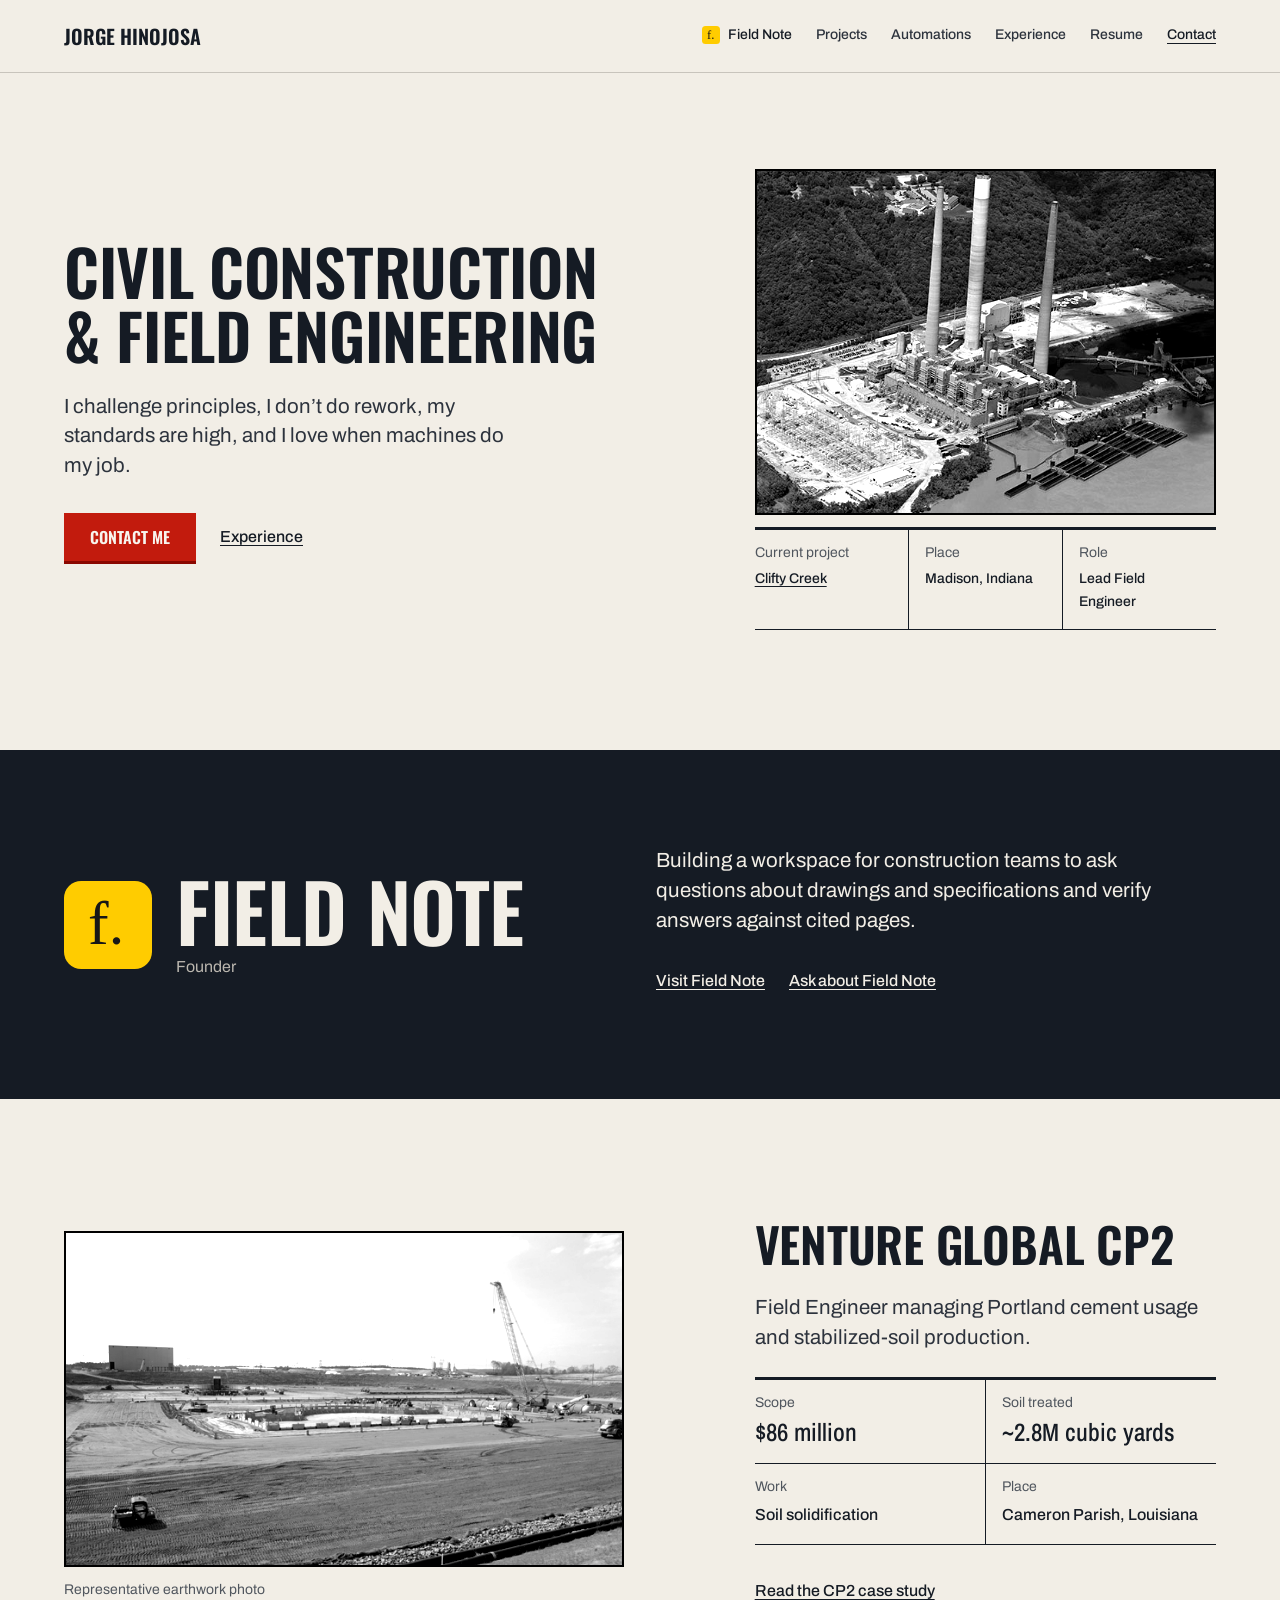
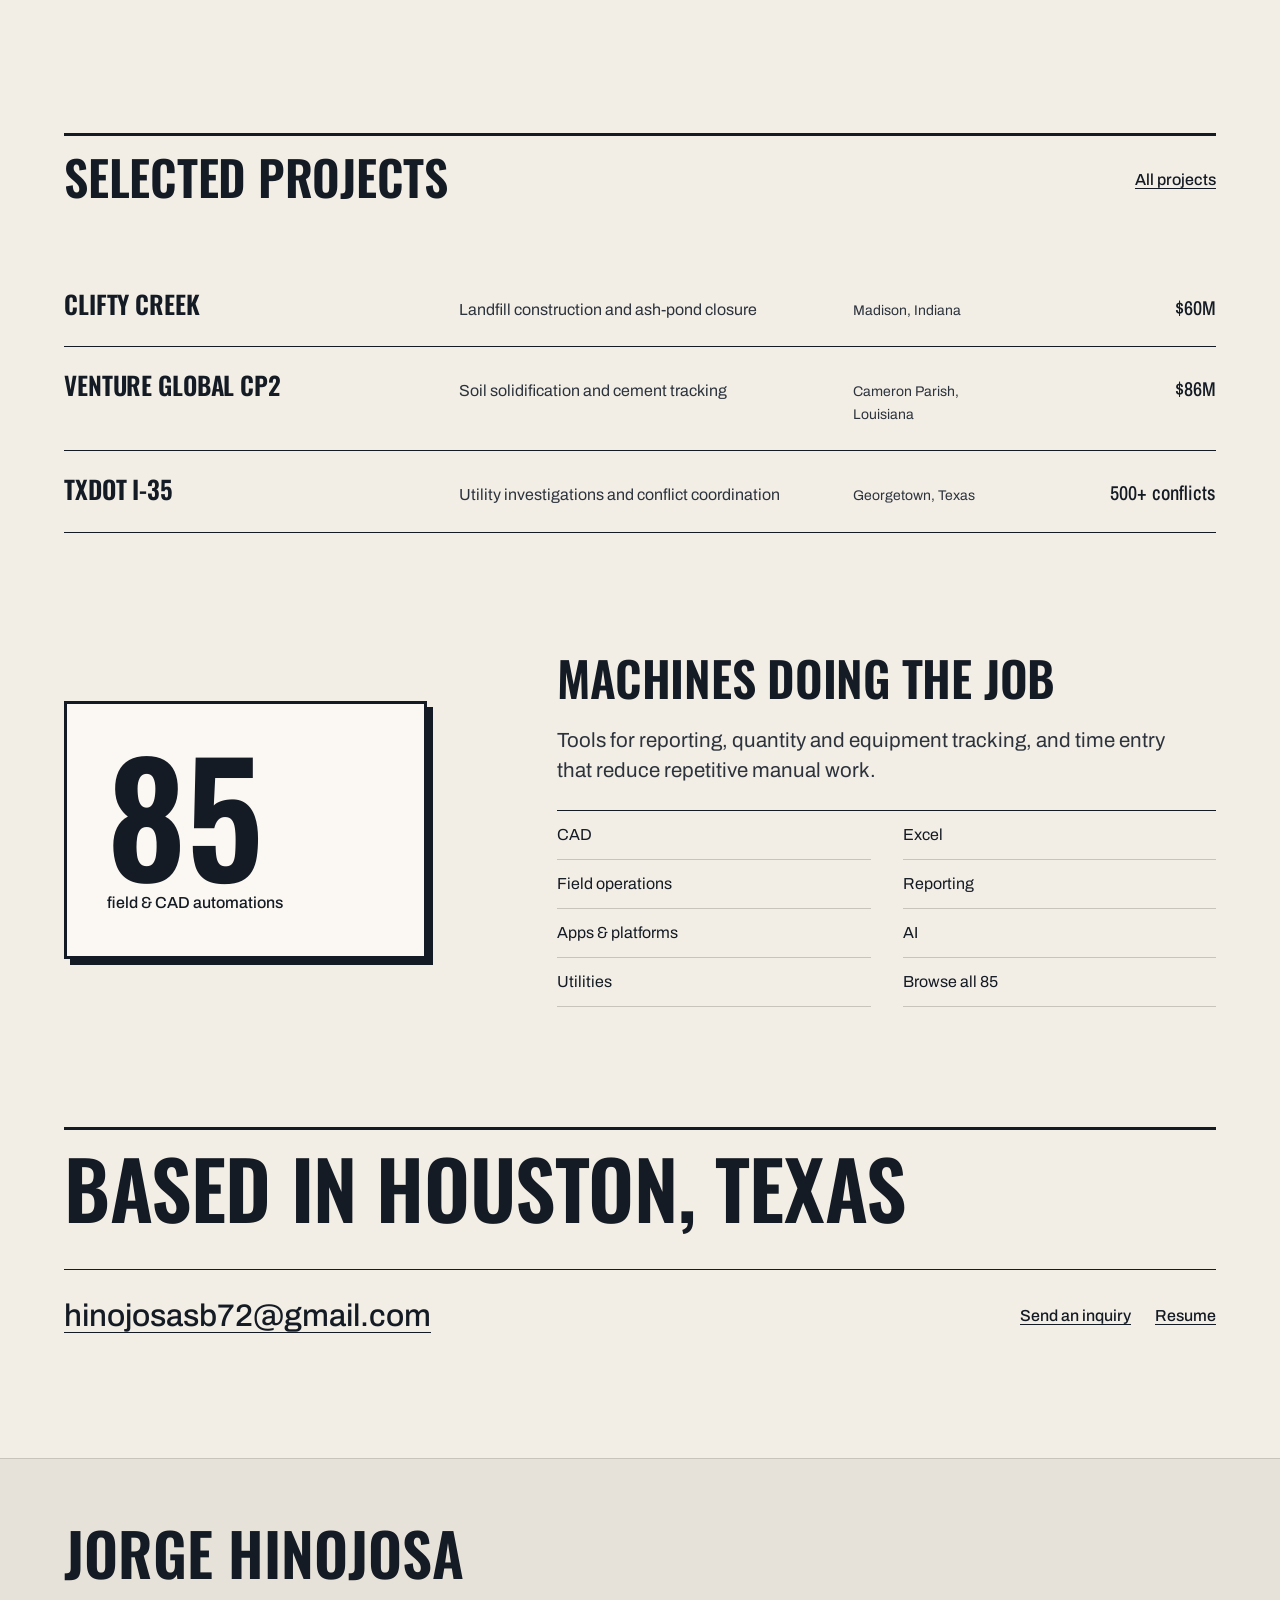
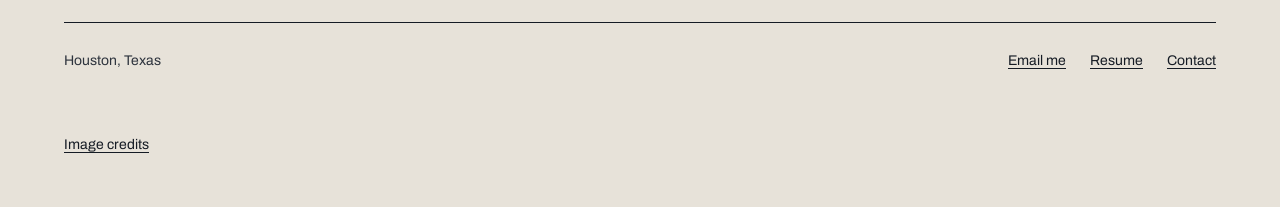
==== commit b8c564a9: "Redesign the portfolio as a construction drawing set Apply a Hallmark full redesign across all eleve" ====
--- a/index.html
+++ b/index.html
@@ -5,16 +5,16 @@
   <meta name="viewport" content="width=device-width, initial-scale=1.0, viewport-fit=cover" />
   <meta name="description" content="Jorge Hinojosa’s mechanical engineering, civil construction, and field automation portfolio, including Field Note, a construction document workspace." />
   <title>Jorge Hinojosa | Engineering &amp; Field Operations</title>
-  <link rel="preload" href="assets/fonts/NotoSans-Regular.ttf" as="font" type="font/ttf" crossorigin />
-  <link rel="stylesheet" href="editorial.css?v=streamlined-2026" />
-  <script src="editorial.js?v=streamlined-2026" defer></script>
+  <link rel="stylesheet" href="editorial.css?v=hallmark-2026" />
+  <script src="editorial.js?v=hallmark-2026" defer></script>
 </head>
 <body>
   <a class="skip-link" href="#main-content">Skip to content</a>
   <nav class="site-nav" aria-label="Primary navigation">
-    <div class="nav-shell">
-      <a class="brand" href="index.html"><span class="brand-mark" aria-hidden="true">JH</span>Jorge Hinojosa</a>
+    <div class="nav-shell container">
+      <a class="brand" href="index.html" aria-label="Jorge Hinojosa, home">Jorge Hinojosa</a>
       <div class="nav-links">
+        <a href="index.html#field-note" data-field-note-link><img src="assets/brand/field-note.svg" alt="" width="18" height="18" />Field Note</a>
         <a href="projects.html">Projects</a>
         <a href="automations.html">Automations</a>
         <a href="timeline.html" data-experience-link>Experience</a>
@@ -24,92 +24,157 @@
     </div>
   </nav>
 
-  <main id="main-content" class="home-page editorial-shell">
-    <div class="home-intro">
-      <header class="work-header">
-        <h1>Civil construction &amp; field engineering</h1>
-        <p class="work-statement">I challenge principles, I don’t do rework, my standards are high, and I love when machines do my job.</p>
-        <div class="home-intro-links">
-          <a class="text-link" href="timeline.html">Experience <span class="arrow" aria-hidden="true">↗</span></a>
-          <a class="text-link" href="automations.html">Automations <span class="arrow" aria-hidden="true">↗</span></a>
-        </div>
-      </header>
-
-      <section id="field-note" class="startup-section" aria-labelledby="field-note-title">
-        <div class="startup-heading">
-          <img src="assets/brand/field-note.svg" alt="" width="38" height="38" />
-          <div>
-            <h2 id="field-note-title">Field Note</h2>
-            <span class="startup-role">Founder</span>
+  <main id="main-content" class="home-page">
+    <section class="home-hero" aria-labelledby="home-title">
+      <div class="container home-hero-grid">
+        <div class="home-hero-text">
+          <h1 id="home-title">Civil construction &amp; field engineering</h1>
+          <p class="lead">I challenge principles, I don’t do rework, my standards are high, and I love when machines do my job.</p>
+          <div class="home-hero-actions">
+            <a class="button button-primary" href="contact.html">Contact me</a>
+            <a class="text-link" href="timeline.html">Experience</a>
           </div>
         </div>
-        <p>Building a workspace for construction teams to ask questions about drawings and specifications and verify answers against cited pages.</p>
-        <div class="startup-links">
-          <a class="text-link" href="#" data-field-note-site>Visit Field Note <span class="arrow" aria-hidden="true">↗</span></a>
-          <a class="text-link" href="contact.html">Contact <span class="arrow" aria-hidden="true">↗</span></a>
+        <figure class="home-hero-figure">
+          <div class="photo" data-slot="hero" data-alt="Jorge’s own photograph of the Clifty Creek landfill and pond closure work">
+            <img src="assets/featured/clifty-creek-aerial.jpg" width="600" height="451" fetchpriority="high" alt="Aerial view of Clifty Creek Generating Station beside the Ohio River" />
+          </div>
+          <figcaption>
+            <dl class="title-block">
+              <div><dt>Current project</dt><dd><a href="case-study-clifty-creek.html">Clifty Creek</a></dd></div>
+              <div><dt>Place</dt><dd>Madison, Indiana</dd></div>
+              <div><dt>Role</dt><dd>Lead Field Engineer</dd></div>
+            </dl>
+          </figcaption>
+        </figure>
+      </div>
+    </section>
+
+    <section id="field-note" class="band-ink" aria-labelledby="field-note-title">
+      <div class="container startup-grid">
+        <div class="startup-heading">
+          <img src="assets/brand/field-note.svg" alt="" width="72" height="72" />
+          <h2 id="field-note-title">Field Note</h2>
+          <span class="startup-role">Founder</span>
         </div>
-      </section>
-    </div>
+        <div class="startup-copy">
+          <p>Building a workspace for construction teams to ask questions about drawings and specifications and verify answers against cited pages.</p>
+          <div class="link-row">
+            <a class="text-link" href="#" data-field-note-site>Visit Field Note</a>
+            <a class="text-link" href="contact.html">Ask about Field Note</a>
+          </div>
+        </div>
+      </div>
+    </section>
 
-    <section class="home-projects" aria-labelledby="selected-projects">
-      <header class="home-section-heading">
-        <h2 id="selected-projects">Selected projects</h2>
-        <a class="text-link" href="projects.html">All projects <span class="arrow" aria-hidden="true">↗</span></a>
-      </header>
-
-      <article class="home-feature">
-        <figure>
-          <img class="crop-earthwork" src="assets/featured/vogtle-soil-work.jpg" width="650" height="433" fetchpriority="high" alt="Representative soil placement and earthwork operation" />
+    <section class="section" aria-labelledby="cp2-title">
+      <div class="container feature-grid">
+        <figure class="feature-photo">
+          <div class="photo" data-slot="cp2" data-alt="A site photograph from the Venture Global CP2 soil solidification work">
+            <img class="crop-earthwork" src="assets/featured/vogtle-soil-work.jpg" width="650" height="433" loading="lazy" alt="Representative soil placement and earthwork operation" />
+          </div>
           <figcaption>Representative earthwork photo</figcaption>
         </figure>
-        <div class="home-feature-content">
-          <p class="home-project-category">Soil solidification · Cameron Parish, Louisiana</p>
-          <h3>Venture Global CP2</h3>
-          <p>Field Engineer managing Portland cement usage and stabilized-soil production.</p>
-          <dl class="home-project-facts">
-            <div><dt>Scope</dt><dd>$86 million</dd></div>
-            <div><dt>Soil treated</dt><dd>~2.8M cubic yards</dd></div>
+        <div class="feature-text">
+          <h2 id="cp2-title">Venture Global CP2</h2>
+          <p class="lead">Field Engineer managing Portland cement usage and stabilized-soil production.</p>
+          <dl class="title-block">
+            <div><dt>Scope</dt><dd class="figure">$86 million</dd></div>
+            <div><dt>Soil treated</dt><dd class="figure">~2.8M cubic yards</dd></div>
+            <div><dt>Work</dt><dd>Soil solidification</dd></div>
+            <div><dt>Place</dt><dd>Cameron Parish, Louisiana</dd></div>
           </dl>
-          <a class="home-case-link" href="case-study-vg-cp2.html">Read case study <span class="arrow" aria-hidden="true">↗</span></a>
+          <div><a class="text-link" href="case-study-vg-cp2.html">Read the CP2 case study</a></div>
         </div>
-      </article>
+      </div>
+    </section>
 
-      <div class="home-project-grid">
-        <article class="home-project">
-          <a href="case-study-clifty-creek.html">
-            <div class="home-project-media">
-              <img src="assets/featured/clifty-creek-aerial.jpg" width="600" height="451" loading="lazy" alt="Aerial view of Clifty Creek Generating Station beside the Ohio River" />
-            </div>
-            <h3>Clifty Creek <span class="arrow" aria-hidden="true">↗</span></h3>
-            <p>Landfill construction and ash pond closure · $60M · Madison, Indiana</p>
-          </a>
-        </article>
+    <section class="section" aria-labelledby="selected-projects">
+      <div class="container">
+        <header class="head-block">
+          <h2 id="selected-projects">Selected projects</h2>
+          <a class="text-link" href="projects.html">All projects</a>
+        </header>
+        <ul class="project-index">
+          <li>
+            <a class="index-row" href="case-study-clifty-creek.html">
+              <h3>Clifty Creek</h3>
+              <span class="index-work">Landfill construction and ash-pond closure</span>
+              <span class="index-place">Madison, Indiana</span>
+              <span class="index-figure">$60M</span>
+            </a>
+          </li>
+          <li>
+            <a class="index-row" href="case-study-vg-cp2.html">
+              <h3>Venture Global CP2</h3>
+              <span class="index-work">Soil solidification and cement tracking</span>
+              <span class="index-place">Cameron Parish, Louisiana</span>
+              <span class="index-figure">$86M</span>
+            </a>
+          </li>
+          <li>
+            <a class="index-row" href="case-study-i35-georgetown.html">
+              <h3>TxDOT I-35</h3>
+              <span class="index-work">Utility investigations and conflict coordination</span>
+              <span class="index-place">Georgetown, Texas</span>
+              <span class="index-figure">500+ conflicts</span>
+            </a>
+          </li>
+        </ul>
+      </div>
+    </section>
 
-        <article class="home-project">
-          <a href="case-study-i35-georgetown.html">
-            <div class="home-project-media is-map">
-              <img src="assets/featured/i35-georgetown-map.png" width="658" height="900" loading="lazy" alt="I-35 corridor map from SH 29 in Georgetown to SH 45 North near Round Rock" />
-            </div>
-            <h3>TxDOT I-35 <span class="arrow" aria-hidden="true">↗</span></h3>
-            <p>Utility investigations and conflict coordination · 500+ conflicts · Georgetown, Texas</p>
-          </a>
-        </article>
+    <section class="section" aria-labelledby="automation-title">
+      <div class="container plate-grid">
+        <div class="plate">
+          <span class="plate-figure">85</span>
+          <span class="plate-unit">field &amp; CAD automations</span>
+        </div>
+        <div class="plate-text">
+          <h2 id="automation-title">Machines doing the job</h2>
+          <p>Tools for reporting, quantity and equipment tracking, and time entry that reduce repetitive manual work.</p>
+          <ul class="category-list">
+            <li><a href="automations.html?category=cad">CAD</a></li>
+            <li><a href="automations.html?category=excel">Excel</a></li>
+            <li><a href="automations.html?category=field">Field operations</a></li>
+            <li><a href="automations.html?category=reporting">Reporting</a></li>
+            <li><a href="automations.html?category=apps">Apps &amp; platforms</a></li>
+            <li><a href="automations.html?category=ai">AI</a></li>
+            <li><a href="automations.html?category=utility">Utilities</a></li>
+            <li><a href="automations.html">Browse all 85</a></li>
+          </ul>
+        </div>
       </div>
+    </section>
 
-      <div class="home-bottom-row">
-        <a class="text-link" href="automations.html">Browse 85 field &amp; CAD automations <span class="arrow" aria-hidden="true">↗</span></a>
-        <details class="photo-credits">
-          <summary>Image credits</summary>
-          <p>Clifty Creek: <a href="https://www.wolverinepowercooperative.com/affordability/">Wolverine Power Cooperative</a>. Representative earthwork: <a href="https://vogtlegallery.georgiapower.com/gallery/early-construction/7.asp">Georgia Power</a>. I-35 corridor map: <a href="https://www.txdot.gov/content/dam/project-sites/mobility35/documents/mobility35-georgetown-round-rock-fact-sheet-032524.pdf">TxDOT</a>.</p>
-        </details>
+    <section class="section section-gap-l" aria-labelledby="close-title">
+      <div class="container">
+       <div class="close-grid">
+        <h2 id="close-title">Based in Houston, Texas</h2>
+        <div class="close-detail">
+          <a class="close-email" href="mailto:hinojosasb72@gmail.com">hinojosasb72@gmail.com</a>
+          <div class="link-row">
+            <a class="text-link" href="contact.html">Send an inquiry</a>
+            <a class="text-link" href="resume.html">Resume</a>
+          </div>
+        </div>
+       </div>
       </div>
     </section>
   </main>
 
   <footer class="site-footer">
-    <div class="editorial-shell footer-shell">
-      <p>Jorge Hinojosa <span>· Houston, Texas</span></p>
-      <div><a href="mailto:hinojosasb72@gmail.com">Email me ↗</a></div>
+    <div class="container footer-shell">
+      <p class="footer-mark">Jorge Hinojosa</p>
+      <div class="footer-row">
+        <p>Houston, Texas</p>
+        <nav class="footer-links" aria-label="Footer">
+          <a href="mailto:hinojosasb72@gmail.com">Email me</a>
+          <a href="resume.html">Resume</a>
+          <a href="contact.html">Contact</a>
+        </nav>
+      </div>
+      <details class="footer-credits" data-credits><summary>Image credits</summary><p>Clifty Creek photo: <a href="https://www.wolverinepowercooperative.com/affordability/">Wolverine Power Cooperative</a>. Representative earthwork photo: <a href="https://vogtlegallery.georgiapower.com/gallery/early-construction/7.asp">Georgia Power construction archive</a>. I-35 corridor map: <a href="https://www.txdot.gov/content/dam/project-sites/mobility35/documents/mobility35-georgetown-round-rock-fact-sheet-032524.pdf">TxDOT</a>.</p></details>
     </div>
   </footer>
 </body>
--- a/editorial.css
+++ b/editorial.css
@@ -1,902 +1,456 @@
-/* Streamlined architecture-led portfolio. Shared typography and grid across all pages. */
-@font-face {
-  font-family: 'Portfolio Sans';
-  src: url('assets/fonts/NotoSans-Regular.ttf') format('truetype');
-  font-weight: 400;
-  font-style: normal;
-  font-display: swap;
+/* Hallmark · shape: Photographic (home), Index (projects, experience), Long Document (case studies), app screen (automations) · genre: editorial · theme: Formwork (deal 1/3, seed portfolio-civil-construction-field-0315·3239cbaf·2026-11-20·r0) · redesign: full · draw: 3e2fd2 · job: hire
+ * hero: Ledge (/), Banner (inner pages) · nav: edge-aligned, wordmark and five links · footer: mast · imagery: photographs, the owner's 4, mono · signature: the drawing title block, each project's role, scope, place and dates in a ruled sheet block · formwork: drawing
+ * axes: light/display-condensed/warm · posture: restrained · contrast: pass · fold: pass · v2.0.0 */
+/* Hallmark · pre-emit critique: P4 H5 E4 S4 R5 V4 · weakest: S, a title block could sit on any engineer's site; it is filled only with this portfolio's own scopes, places and dates and the CP2 and Clifty Creek photographs */
+/* Hallmark · dismissed 58 · the hero statement is the owner's own sentence, rewritten in the latest commit before this redesign */
+/* Hallmark · waive 78 · Long Document case studies, a catalogue and a form page whose heads annotate rows · inner pages head rows and cards at item scale under one page title */
+/* Hallmark · waive 49b · a real phrase, two lines at most · the TxDOT I-35, Georgetown project title is a real name that runs to two lines at 320px */
+/* Hallmark · dismissed 77 · inner pages are documents and catalogues, not landing strips; the section count belongs to the home page */
+/* Hallmark · dismissed F20 · the automation catalog count changes with every filter, so no fixed column count avoids a lone last card */
+/* Hallmark · dismissed render · document.fonts reports Oswald, Archivo and Archivo Narrow loaded over HTTP; the fallback note came from preload hints, now removed */
+/* Hallmark · dropped i35-georgetown-map.png · the I-35 corridor map now lives on Projects and its case study instead of the home project index */
+@import url("./tokens.css");
+@import url("./base.css");
+
+@font-face { font-family: "Oswald"; src: url("assets/fonts/Oswald-latin.woff2") format("woff2"); font-weight: 600; font-style: normal; font-display: swap; }
+@font-face { font-family: "Archivo"; src: url("assets/fonts/Archivo-latin.woff2") format("woff2"); font-weight: 400 500; font-style: normal; font-display: swap; }
+@font-face { font-family: "Archivo Narrow"; src: url("assets/fonts/ArchivoNarrow-500-latin.woff2") format("woff2"); font-weight: 500; font-style: normal; font-display: swap; }
+
+/* ---------- Base ---------- */
+body { display: flex; flex-direction: column; min-height: 100svh; color: var(--color-ink-2); line-height: 1.6; }
+main { flex: 1 0 auto; min-width: 0; }
+h1, h2, h3 { color: var(--color-ink); text-transform: uppercase; }
+h1 { line-height: 1.02; }
+h2 { line-height: 1.04; }
+h3 { line-height: 1.1; }
+a { text-underline-offset: 0.2em; transition: color var(--dur-short) var(--ease-out), text-decoration-color var(--dur-short) var(--ease-out); }
+a:hover { color: var(--color-accent); }
+a:active { color: var(--color-accent-deep); }
+button, summary { cursor: pointer; }
+figure { margin: 0; }
+dl, dd { margin: 0; }
+small, figcaption, .caption { font-size: var(--text-sm); color: var(--color-muted); }
+
+.skip-link { position: absolute; top: var(--space-xs); left: var(--space-xs); z-index: var(--z-tooltip); padding: var(--space-xs) var(--space-md); background: var(--color-ink); color: var(--color-plate-ink); transform: translateY(-200%); }
+.skip-link:focus-visible { transform: none; }
+
+.text-link { display: inline-flex; align-items: center; min-height: 44px; color: var(--color-ink); font-weight: 500; text-decoration: underline; text-decoration-color: var(--color-ink); white-space: nowrap; }
+.text-link:hover { color: var(--color-accent); text-decoration-color: var(--color-accent); }
+.text-link:active { color: var(--color-accent-deep); }
+.link-row { display: flex; flex-wrap: wrap; column-gap: var(--space-lg); row-gap: var(--space-2xs); }
+
+/* Controls: one raised red primary, one pressed-in secondary */
+.button { display: inline-flex; align-items: center; justify-content: center; gap: var(--space-xs); min-height: 48px; padding: 0 var(--space-lg); border: 2px solid var(--color-ink); border-radius: 0; background: var(--color-paper-2); box-shadow: var(--shadow-press); color: var(--color-ink); font: var(--display-weight) var(--text-md)/1 var(--font-display); text-transform: uppercase; text-decoration: none; white-space: nowrap; transition: background-color var(--dur-micro) var(--ease-out), translate var(--dur-micro) var(--ease-out), box-shadow var(--dur-micro) var(--ease-out); }
+.button:hover { background: var(--color-paper-3); color: var(--color-ink); }
+.button:active { translate: 0 1px; }
+.button:focus-visible { outline: 2px solid var(--color-focus); outline-offset: 3px; }
+.button:disabled, .button[aria-disabled="true"] { opacity: 0.55; cursor: not-allowed; translate: none; }
+.button-primary { border-color: var(--color-accent); background: var(--color-accent); color: var(--color-accent-ink); box-shadow: 0 3px 0 var(--color-accent-deep); }
+.button-primary:hover { background: var(--color-accent-deep); border-color: var(--color-accent-deep); color: var(--color-accent-ink); }
+.button-primary:active { translate: 0 3px; box-shadow: 0 0 0 var(--color-accent-deep); }
+.button-primary:disabled { background: var(--color-accent); translate: none; box-shadow: 0 3px 0 var(--color-accent-deep); }
+
+/* Photographs print in black and white inside a 2px ink frame */
+.photo { position: relative; aspect-ratio: 4 / 3; background: var(--color-paper-3); outline: 2px solid var(--color-ink); outline-offset: -2px; }
+.photo > img { position: absolute; inset: 0; width: 100%; height: 100%; object-fit: cover; outline: 2px solid var(--color-ink); outline-offset: -2px; }
+.photo.photo:has(> .crop-earthwork) { aspect-ratio: 5 / 3; }
+.photo > .crop-earthwork { object-position: 50% 0; }
+.photo > img, [data-slot] > img { filter: saturate(0) contrast(1.35) brightness(1.08); }
+.is-map .photo > img, .case-map .photo > img { filter: none; }
+.mono-photo { filter: saturate(0) contrast(1.35) brightness(1.08); }
+
+/* ---------- Navigation ---------- */
+.site-nav { position: sticky; top: 0; z-index: var(--z-sticky-nav); background: var(--color-paper); border-bottom: var(--rule-hair) solid var(--color-rule); }
+.nav-shell { display: flex; align-items: center; justify-content: space-between; gap: var(--space-lg); min-height: var(--nav-height); }
+.brand { display: inline-flex; align-items: center; min-height: 44px; color: var(--color-ink); font: var(--display-weight) var(--text-lg)/1 var(--font-display); text-transform: uppercase; text-decoration: none; white-space: nowrap; }
+.brand:hover { color: var(--color-ink); }
+.nav-links { display: flex; align-items: center; gap: var(--space-lg); }
+.nav-links a { display: inline-flex; align-items: center; min-height: 44px; color: var(--color-ink-2); font-size: var(--text-sm); font-weight: 500; text-decoration: none; white-space: nowrap; border-bottom: 2px solid transparent; transition: color var(--dur-short) var(--ease-out), border-color var(--dur-short) var(--ease-out); }
+.nav-links a:hover { color: var(--color-ink); border-bottom-color: var(--color-rule); }
+.nav-links a[aria-current] { color: var(--color-ink); border-bottom-color: var(--color-accent); }
+.nav-links a[href="contact.html"] { color: var(--color-ink); text-decoration: underline; text-underline-offset: 0.3em; }
+.nav-toggle { display: none; }
+
+@media (max-width: 45rem) {
+  .site-nav.has-menu-toggle .nav-shell { flex-wrap: wrap; }
+  .nav-toggle { display: inline-flex; align-items: center; gap: var(--space-xs); min-height: 44px; padding: 0 var(--space-sm); border: 2px solid var(--color-ink); border-radius: 0; background: var(--color-paper); color: var(--color-ink); font-size: var(--text-sm); font-weight: 500; }
+  .nav-toggle:hover { background: var(--color-paper-2); }
+  .nav-toggle:active { background: var(--color-paper-3); }
+  .nav-toggle-lines { position: relative; width: 16px; height: 2px; background: currentColor; }
+  .nav-toggle-lines::before, .nav-toggle-lines::after { content: ""; position: absolute; left: 0; width: 16px; height: 2px; background: currentColor; }
+  .nav-toggle-lines::before { transform: translateY(-5px); }
+  .nav-toggle-lines::after { transform: translateY(5px); }
+  .has-menu-toggle .nav-links { display: none; flex-basis: 100%; flex-direction: column; align-items: stretch; gap: 0; padding-bottom: var(--space-sm); }
+  .has-menu-toggle.is-menu-open .nav-links { display: flex; }
+  .has-menu-toggle .nav-links a { font-size: var(--text-md); border-bottom: var(--rule-hair) solid var(--color-rule); }
+  .has-menu-toggle .nav-links a[aria-current] { border-bottom-color: var(--color-rule); box-shadow: inset 3px 0 0 var(--color-accent); padding-left: var(--space-sm); }
 }
-@font-face {
-  font-family: 'Portfolio Sans';
-  src: url('assets/fonts/NotoSans-Medium.ttf') format('truetype');
-  font-weight: 500 600;
-  font-style: normal;
-  font-display: swap;
+
+/* ---------- Shared section rhythm ---------- */
+.section { padding-block: var(--section-gap-s); }
+.section + .section { padding-top: 0; }
+.section-gap-l { padding-bottom: var(--section-gap-s); }
+.grid-12 { display: grid; grid-template-columns: repeat(12, minmax(0, 1fr)); column-gap: var(--gap-columns); }
+.head-block { display: grid; grid-template-columns: repeat(12, minmax(0, 1fr)); column-gap: var(--gap-columns); align-items: end; padding-top: var(--space-md); border-top: var(--rule-bar) solid var(--color-ink); margin-bottom: var(--space-2xl); }
+.head-block h2 { grid-column: 1 / 8; }
+.head-block > :not(h2) { grid-column: 8 / 13; justify-self: end; }
+
+/* The title block: the page's signature */
+.title-block { display: grid; grid-template-columns: repeat(var(--cells, 4), minmax(0, 1fr)); border-top: var(--rule-bar) solid var(--color-ink); border-bottom: var(--rule-hair) solid var(--color-ink); }
+.title-block > div { display: grid; align-content: start; gap: var(--space-2xs); padding: var(--space-sm) var(--space-md) var(--space-md); border-left: var(--rule-hair) solid var(--color-ink); min-width: 0; }
+.title-block > div:first-child { border-left: 0; padding-left: 0; }
+.title-block dt { font-size: var(--text-sm); color: var(--color-muted); }
+.title-block dd { color: var(--color-ink); font-weight: 500; overflow-wrap: break-word; }
+.title-block .figure { font: 500 var(--text-xl)/1.15 var(--font-outlier); font-variant-numeric: tabular-nums; }
+
+/* ---------- Home: hero (Ledge) ---------- */
+.home-hero { padding-block: var(--space-3xl) 0; }
+.home-hero-grid { display: grid; grid-template-columns: repeat(12, minmax(0, 1fr)); column-gap: var(--gap-columns); row-gap: var(--space-xl); align-items: center; }
+.home-hero-text { grid-column: 1 / 8; display: flex; flex-direction: column; gap: var(--space-lg); }
+.home-hero-text h1 { font-size: clamp(2.75rem, 4vw + 0.75rem, 5rem); max-width: none; }
+.home-hero-text .lead { color: var(--color-ink-2); max-width: 40ch; }
+.home-hero-actions { display: flex; flex-wrap: wrap; align-items: center; gap: var(--space-lg); margin-top: var(--space-xs); }
+.home-hero-figure { grid-column: 8 / 13; display: flex; flex-direction: column; gap: var(--space-sm); }
+.home-hero-figure .photo { aspect-ratio: 4 / 3; }
+.home-hero-figure .title-block { --cells: 3; }
+
+/* ---------- Home: CP2 opened as a case ---------- */
+.feature-grid { display: grid; grid-template-columns: repeat(12, minmax(0, 1fr)); column-gap: var(--gap-columns); align-items: center; }
+.feature-photo { grid-column: 1 / 7; display: grid; gap: var(--space-sm); }
+.feature-text { grid-column: 8 / 13; display: grid; gap: var(--space-lg); }
+.feature-text .title-block { --cells: 2; }
+.feature-text .title-block > div:nth-child(3) { border-left: 0; padding-left: 0; }
+.feature-text .title-block > div:nth-child(n + 3) { border-top: var(--rule-hair) solid var(--color-ink); }
+
+/* ---------- Project index ---------- */
+.project-index { list-style: none; margin: 0; padding: 0; border-bottom: var(--rule-hair) solid var(--color-ink); }
+.project-index li { border-top: var(--rule-hair) solid var(--color-ink); }
+.project-index li:first-child { border-top: 0; }
+.index-row { display: grid; grid-template-columns: repeat(12, minmax(0, 1fr)); column-gap: var(--gap-columns); align-items: baseline; padding-block: var(--space-lg); color: var(--color-ink-2); text-decoration: none; transition: background-color var(--dur-short) var(--ease-out); }
+.index-row:hover { color: var(--color-ink-2); background: var(--color-paper-2); }
+.index-row:active { background: var(--color-paper-3); }
+.index-row h3 { grid-column: 1 / 5; font-size: var(--text-xl); }
+.index-row:hover h3 { color: var(--color-accent); }
+.index-row .index-work { grid-column: 5 / 9; }
+.index-row .index-place { grid-column: 9 / 11; font-size: var(--text-sm); }
+.index-row .index-figure { grid-column: 11 / 13; justify-self: end; color: var(--color-ink); font: 500 var(--text-lg)/1.2 var(--font-outlier); font-variant-numeric: tabular-nums; white-space: nowrap; }
+.index-foot { display: flex; justify-content: flex-end; margin-top: var(--space-md); }
+
+/* ---------- Field Note: the ink band ---------- */
+.band-ink { padding-block: var(--space-3xl); background: var(--color-ink); color: var(--color-plate-ink); }
+.home-hero + .band-ink { margin-top: var(--section-gap-s); }
+.nav-links a[data-field-note-link] { gap: var(--space-xs); color: var(--color-ink); }
+.nav-links a[data-field-note-link] img { width: 18px; height: 18px; flex-shrink: 0; }
+.band-ink h2, .band-ink h3 { color: var(--color-plate-ink); }
+.band-ink a, .band-ink .text-link { color: var(--color-plate-ink); text-decoration-color: var(--color-plate-ink); }
+.band-ink a:hover, .band-ink .text-link:hover { color: var(--color-plate-ink); text-decoration-color: var(--color-accent); text-decoration-thickness: 3px; }
+.band-ink :focus-visible { outline-color: var(--color-plate-ink); }
+.startup-grid { display: grid; grid-template-columns: repeat(12, minmax(0, 1fr)); column-gap: var(--gap-columns); row-gap: var(--space-xl); align-items: center; }
+.startup-heading { grid-column: 1 / 6; display: grid; grid-template-columns: auto minmax(0, 1fr); grid-template-rows: auto auto; align-items: center; column-gap: var(--space-lg); row-gap: var(--space-2xs); }
+.startup-heading img { grid-row: 1 / span 2; width: 88px; height: 88px; }
+.startup-heading h2 { align-self: end; font-size: var(--text-display); line-height: 1; }
+.startup-role { grid-column: 2; align-self: start; color: var(--color-ink-muted); font-size: var(--text-md); }
+.startup-copy { grid-column: 7 / 13; display: grid; gap: var(--space-lg); }
+.startup-copy p { font-size: var(--text-lead); line-height: 1.45; color: var(--color-plate-ink); max-width: 46ch; }
+
+/* ---------- Automations plate ---------- */
+.plate-grid { display: grid; grid-template-columns: repeat(12, minmax(0, 1fr)); column-gap: var(--gap-columns); row-gap: var(--space-xl); align-items: center; }
+.plate { grid-column: 1 / 5; display: grid; align-content: center; justify-items: start; gap: var(--space-xs); padding: var(--space-xl); background: var(--color-plate); border: var(--rule-bar) solid var(--color-ink); box-shadow: var(--shadow-card); }
+.plate-figure { color: var(--color-ink); font: var(--display-weight) clamp(7rem, 12vw, 12rem)/0.9 var(--font-display); font-variant-numeric: tabular-nums; }
+.plate-unit { color: var(--color-ink); font-weight: 500; }
+.plate-text { grid-column: 6 / 13; display: grid; gap: var(--space-lg); }
+.plate-text p { font-size: var(--text-lead); line-height: 1.45; max-width: 52ch; }
+.category-list { list-style: none; margin: 0; padding: 0; display: grid; grid-template-columns: repeat(2, minmax(0, 1fr)); column-gap: var(--gap-columns); border-top: var(--rule-hair) solid var(--color-ink); }
+.category-list li { border-bottom: var(--rule-hair) solid var(--color-rule); }
+.category-list a { display: flex; align-items: center; min-height: 48px; color: var(--color-ink); text-decoration: none; }
+.category-list a:hover { color: var(--color-accent); }
+
+/* ---------- Close: contact ---------- */
+.close-grid { display: grid; grid-template-columns: repeat(12, minmax(0, 1fr)); column-gap: var(--gap-columns); row-gap: var(--space-xl); padding-top: var(--space-md); border-top: var(--rule-bar) solid var(--color-ink); }
+.close-grid h2 { grid-column: 1 / -1; max-width: none; font-size: var(--text-display); }
+.close-detail { grid-column: 1 / -1; display: flex; flex-wrap: wrap; justify-content: space-between; align-items: center; gap: var(--space-md) var(--space-xl); padding-top: var(--space-lg); border-top: var(--rule-hair) solid var(--color-ink); }
+.close-email { color: var(--color-ink); font: 500 var(--text-2xl)/1.3 var(--font-body); white-space: nowrap; }
+
+/* ---------- Footer: mast ---------- */
+.site-footer { margin-top: auto; padding-block: var(--space-2xl) var(--space-xl); background: var(--color-paper-2); border-top: var(--rule-hair) solid var(--color-rule); }
+.footer-shell { display: grid; gap: var(--space-xl); }
+.footer-mark { color: var(--color-ink); font: var(--display-weight) var(--text-display-s)/1 var(--font-display); text-transform: uppercase; }
+.footer-row { display: flex; flex-wrap: wrap; justify-content: space-between; align-items: center; gap: var(--space-md) var(--space-xl); padding-top: var(--space-md); border-top: var(--rule-hair) solid var(--color-ink); font-size: var(--text-sm); }
+.footer-links { display: flex; flex-wrap: wrap; column-gap: var(--space-lg); }
+.footer-links a { display: inline-flex; align-items: center; min-height: 44px; color: var(--color-ink); white-space: nowrap; }
+.footer-credits { max-width: 75ch; font-size: var(--text-sm); color: var(--color-muted); }
+.footer-credits a { color: var(--color-muted); }
+.footer-credits summary { display: inline-flex; align-items: center; min-height: 44px; color: var(--color-ink); text-decoration: underline; text-underline-offset: 0.2em; }
+.footer-credits summary:hover { color: var(--color-accent); }
+.footer-credits summary:active { color: var(--color-accent-deep); }
+
+/* ---------- Inner page heads (Banner) ---------- */
+.page-head { padding-block: var(--space-2xl) var(--space-xl); }
+.page-head-grid { display: grid; grid-template-columns: repeat(12, minmax(0, 1fr)); column-gap: var(--gap-columns); row-gap: var(--space-md); align-items: end; }
+.page-head-grid h1 { grid-column: 1 / 8; }
+.page-head-grid > :not(h1) { grid-column: 8 / 13; justify-self: end; }
+.page-head-grid .page-lede { grid-column: 1 / 8; grid-row: 2; justify-self: start; max-width: 52ch; font-size: var(--text-lead); line-height: 1.45; color: var(--color-ink-2); }
+.page-body { padding-bottom: var(--section-gap); }
+
+.about-nav { display: flex; flex-wrap: wrap; gap: var(--space-lg); }
+.about-nav a { display: inline-flex; align-items: center; min-height: 44px; color: var(--color-ink-2); font-size: var(--text-sm); font-weight: 500; text-decoration: none; border-bottom: 2px solid transparent; white-space: nowrap; }
+.about-nav a:hover { color: var(--color-ink); border-bottom-color: var(--color-rule); }
+.about-nav a[aria-current] { color: var(--color-ink); border-bottom-color: var(--color-accent); }
+
+/* ---------- Projects page ---------- */
+.project-list { border-top: var(--rule-bar) solid var(--color-ink); }
+.project-item { display: grid; grid-template-columns: repeat(12, minmax(0, 1fr)); column-gap: var(--gap-columns); row-gap: var(--space-lg); align-items: start; padding-block: var(--space-2xl); border-bottom: var(--rule-hair) solid var(--color-ink); }
+.project-figure { grid-column: 1 / 6; display: grid; gap: var(--space-sm); }
+.project-image { display: block; }
+.project-image .photo { aspect-ratio: 4 / 3; }
+.project-image.is-map .photo { background: var(--color-plate); }
+.project-image.is-map .photo > img { object-fit: contain; }
+.project-item-body { grid-column: 7 / 13; display: grid; align-content: start; gap: var(--space-lg); }
+.project-item-body h2 { font-size: var(--text-section); }
+.project-item-body h2 a { text-decoration: none; }
+.project-item-body .title-block { --cells: 3; }
+
+/* ---------- Case studies (Long Document) ---------- */
+.case-head { padding-block: var(--space-xl) var(--space-2xl); }
+.case-back { display: inline-flex; align-items: center; min-height: 44px; margin-bottom: var(--space-lg); color: var(--color-ink-2); font-size: var(--text-sm); font-weight: 500; }
+.case-head h1 { max-width: 24ch; margin-bottom: var(--space-xl); font-size: var(--text-display-s); }
+.case-head .title-block { --cells: 4; }
+.case-cover { display: grid; grid-template-columns: repeat(12, minmax(0, 1fr)); column-gap: var(--gap-columns); row-gap: var(--space-lg); align-items: center; padding-bottom: var(--section-gap-s); }
+.case-cover-frame { grid-column: 1 / 7; }
+.case-cover-frame .photo { aspect-ratio: 4 / 3; }
+.case-cover.case-map .case-cover-frame { grid-column: 1 / 5; }
+.case-cover.case-map .photo { aspect-ratio: 658 / 900; background: var(--color-plate); }
+.case-cover.case-map .photo > img { object-fit: contain; }
+.case-intro { grid-column: 8 / 13; display: grid; gap: var(--space-lg); }
+.case-cover.case-map .case-intro { grid-column: 6 / 12; }
+.case-intro h2 { font-size: var(--text-2xl); }
+.case-intro-copy { display: grid; gap: var(--space-md); }
+.case-intro-copy p { font-size: var(--text-lead); line-height: 1.5; color: var(--color-ink-2); }
+.case-intro figcaption { padding-top: var(--space-sm); border-top: var(--rule-hair) solid var(--color-rule); }
+.case-body { padding-bottom: var(--section-gap); }
+.case-block { display: grid; grid-template-columns: repeat(12, minmax(0, 1fr)); column-gap: var(--gap-columns); row-gap: var(--space-sm); padding-block: var(--space-xl); border-top: var(--rule-hair) solid var(--color-ink); }
+.case-block:first-child { border-top: var(--rule-bar) solid var(--color-ink); }
+.case-block h2 { grid-column: 1 / 5; font-size: var(--text-xl); }
+.case-block-copy { grid-column: 5 / 12; }
+.case-block-copy p { font-size: var(--text-lead); line-height: 1.5; color: var(--color-ink-2); }
+.case-next-row { display: flex; flex-wrap: wrap; justify-content: space-between; gap: var(--space-md) var(--space-xl); padding-top: var(--space-md); border-top: var(--rule-bar) solid var(--color-ink); }
+.case-next-row a { font-family: var(--font-display); font-weight: var(--display-weight); font-size: var(--text-xl); text-transform: uppercase; }
+
+/* ---------- Experience timeline ---------- */
+.timeline { border-top: var(--rule-bar) solid var(--color-ink); }
+.timeline-entry { display: grid; grid-template-columns: repeat(12, minmax(0, 1fr)); column-gap: var(--gap-columns); row-gap: var(--space-md); padding-block: var(--space-xl) var(--space-2xl); border-bottom: var(--rule-hair) solid var(--color-ink); }
+.timeline-meta { grid-column: 1 / 4; grid-row: 1 / span 3; display: grid; align-content: start; gap: var(--space-md); }
+.organization-mark { display: flex; align-items: center; width: 168px; height: 72px; }
+.organization-mark img { max-width: 100%; max-height: 72px; width: auto; object-fit: contain; filter: saturate(0) contrast(1.1); }
+.timeline-date { color: var(--color-ink); font: 500 var(--text-md)/1.3 var(--font-outlier); font-variant-numeric: tabular-nums; }
+.timeline-entry > h2, .timeline-entry > p, .timeline-projects { grid-column: 4 / 13; }
+.organization-heading { font-size: var(--text-section); }
+.timeline-entry > p { max-width: 65ch; font-size: var(--text-lead); line-height: 1.5; }
+.timeline-projects { display: grid; grid-template-columns: repeat(2, minmax(0, 1fr)); column-gap: var(--gap-columns); margin-top: var(--space-md); border-top: var(--rule-hair) solid var(--color-rule); }
+.timeline-project { display: grid; align-content: start; gap: var(--space-2xs); padding-block: var(--space-md); border-bottom: var(--rule-hair) solid var(--color-rule); }
+.timeline-project strong { color: var(--color-ink); font-weight: 500; }
+
+/* ---------- Education ---------- */
+.education-layout { display: grid; grid-template-columns: repeat(12, minmax(0, 1fr)); column-gap: var(--gap-columns); row-gap: var(--space-xl); padding-top: var(--space-md); border-top: var(--rule-bar) solid var(--color-ink); }
+.education-card { grid-column: 1 / 8; display: grid; gap: var(--space-md); }
+.education-card .organization-heading { display: flex; align-items: center; gap: var(--space-md); }
+.education-card .organization-mark { width: auto; height: 64px; }
+.education-degree { font-size: var(--text-lead); line-height: 1.5; max-width: 48ch; }
+.education-link-card { grid-column: 9 / 13; display: grid; align-content: start; gap: var(--space-sm); padding-left: var(--space-lg); border-left: var(--rule-hair) solid var(--color-ink); }
+.education-link-card h2 { font-size: var(--text-xl); }
+.athlete-showcase { margin-top: var(--section-gap-s); }
+.athlete-heading { display: grid; grid-template-columns: repeat(12, minmax(0, 1fr)); column-gap: var(--gap-columns); row-gap: var(--space-md); align-items: end; padding-top: var(--space-md); border-top: var(--rule-bar) solid var(--color-ink); margin-bottom: var(--space-xl); }
+.athlete-heading > div { grid-column: 1 / 8; display: grid; gap: var(--space-md); }
+.athlete-heading .athlete-profile-link { grid-column: 9 / 13; justify-self: end; }
+.athlete-highlights { display: grid; grid-template-columns: repeat(3, minmax(0, 1fr)); margin-bottom: var(--space-xl); border-bottom: var(--rule-hair) solid var(--color-ink); }
+.athlete-highlight { display: grid; gap: var(--space-2xs); padding: 0 var(--space-lg) var(--space-lg); border-left: var(--rule-hair) solid var(--color-ink); }
+.athlete-highlight:first-child { border-left: 0; padding-left: 0; }
+.athlete-highlight strong { color: var(--color-ink); font: var(--display-weight) var(--text-2xl)/1.1 var(--font-display); text-transform: uppercase; }
+.athlete-highlight span { font-size: var(--text-sm); color: var(--color-muted); }
+.athlete-carousel { position: relative; display: grid; aspect-ratio: 16 / 9; max-height: 760px; background: var(--color-ink); outline: 2px solid var(--color-ink); outline-offset: -2px; }
+.athlete-carousel:focus-visible { outline: 3px solid var(--color-focus); outline-offset: 3px; }
+.athlete-slide { grid-area: 1 / 1; display: none; position: relative; margin: 0; min-height: 0; }
+.athlete-slide.is-active { display: block; }
+.athlete-slide img { width: 100%; height: 100%; object-fit: cover; filter: saturate(0) contrast(1.35) brightness(1.08); }
+.athlete-caption { position: absolute; left: 0; bottom: 0; padding: var(--space-xs) var(--space-md); background: var(--color-ink); color: var(--color-plate-ink); font-size: var(--text-sm); }
+.athlete-counter { position: absolute; top: var(--space-md); right: var(--space-md); z-index: var(--z-raised); padding: var(--space-2xs) var(--space-sm); background: var(--color-ink); color: var(--color-plate-ink); font: 500 var(--text-sm)/1.4 var(--font-outlier); font-variant-numeric: tabular-nums; }
+.athlete-control { position: absolute; top: 50%; z-index: var(--z-raised); display: grid; place-items: center; width: 48px; height: 48px; padding: 0; border: 2px solid var(--color-ink); border-radius: 0; background: var(--color-paper); color: var(--color-ink); font-size: var(--text-lg); transform: translateY(-50%); transition: background-color var(--dur-micro) var(--ease-out); }
+.athlete-control:hover { background: var(--color-paper-2); }
+.athlete-control:active { background: var(--color-paper-3); }
+.athlete-control:focus-visible { outline: 2px solid var(--color-plate-ink); outline-offset: 2px; }
+.athlete-control.prev { left: var(--space-md); }
+.athlete-control.next { right: var(--space-md); }
+.athlete-dots { position: absolute; right: var(--space-md); bottom: var(--space-md); z-index: var(--z-raised); display: flex; gap: var(--space-2xs); }
+.athlete-dot { width: 44px; height: 44px; padding: 0; border: 0; background: transparent; position: relative; }
+.athlete-dot::after { content: ""; position: absolute; inset: 18px 8px; background: var(--color-ink-muted); transition: background-color var(--dur-micro) var(--ease-out); }
+.athlete-dot.is-active::after { background: var(--color-accent); }
+.athlete-dot:hover::after { background: var(--color-plate-ink); }
+.athlete-dot:active::after { background: var(--color-accent-deep); }
+.athlete-dot:focus-visible { outline: 2px solid var(--color-plate-ink); outline-offset: -4px; }
+
+/* ---------- Interests ---------- */
+.interest-tabs { display: flex; gap: var(--space-xs); margin-bottom: var(--space-xl); border-bottom: var(--rule-bar) solid var(--color-ink); }
+.interest-tab { min-height: 48px; padding: 0 var(--space-lg); border: 0; border-radius: 0; background: transparent; color: var(--color-ink-2); font: var(--display-weight) var(--text-md)/1 var(--font-display); text-transform: uppercase; transition: background-color var(--dur-micro) var(--ease-out), color var(--dur-micro) var(--ease-out); }
+.interest-tab:hover { background: var(--color-paper-2); color: var(--color-ink); }
+.interest-tab:active { background: var(--color-paper-3); }
+.interest-tab.is-active { background: var(--color-ink); color: var(--color-plate-ink); }
+.interest-tab:focus-visible { outline: 2px solid var(--color-focus); outline-offset: 2px; }
+.interest-card { display: grid; grid-template-columns: repeat(12, minmax(0, 1fr)); column-gap: var(--gap-columns); row-gap: var(--space-lg); align-items: center; padding-block: var(--space-xl); border-bottom: var(--rule-hair) solid var(--color-ink); }
+.interest-card:first-child { padding-top: 0; }
+.interest-visual { grid-column: 1 / 6; }
+.interest-content { grid-column: 7 / 13; display: grid; align-content: start; gap: var(--space-md); }
+.interest-status { justify-self: start; padding: var(--space-3xs) var(--space-xs); border: var(--rule-hair) solid var(--color-ink); color: var(--color-ink); font-size: var(--text-sm); font-weight: 500; }
+.card-title { font-size: var(--text-2xl); }
+.interest-tech { display: flex; flex-wrap: wrap; gap: var(--space-xs); }
+.interest-tech span { padding: var(--space-3xs) var(--space-xs); background: var(--color-paper-2); color: var(--color-ink-2); font-size: var(--text-md); }
+.interest-links { display: flex; flex-wrap: wrap; column-gap: var(--space-lg); }
+.system-diagram { display: grid; gap: var(--space-lg); padding: var(--space-lg); background: var(--color-plate); border: var(--rule-hair) solid var(--color-ink); }
+.diagram-kicker { color: var(--color-ink); font-weight: 500; }
+.diagram-flow { display: grid; grid-template-columns: minmax(0, 1fr) auto minmax(0, 1fr) auto minmax(0, 1fr); align-items: center; gap: var(--space-xs); }
+.diagram-flow i { color: var(--color-muted); font-style: normal; }
+.diagram-node { display: grid; gap: var(--space-3xs); padding: var(--space-sm); border: var(--rule-hair) solid var(--color-ink); background: var(--color-paper); }
+.diagram-node strong { color: var(--color-ink); font-weight: 500; font-size: var(--text-sm); }
+.diagram-node small { font-size: var(--text-xs); color: var(--color-muted); }
+.diagram-metrics { display: flex; flex-wrap: wrap; gap: var(--space-xs) var(--space-md); padding-top: var(--space-sm); border-top: var(--rule-hair) solid var(--color-rule); font-size: var(--text-sm); color: var(--color-muted); }
+.coaching-section { display: grid; grid-template-columns: repeat(12, minmax(0, 1fr)); column-gap: var(--gap-columns); row-gap: var(--space-xl); }
+.coaching-heading { grid-column: 1 / 7; display: grid; gap: var(--space-md); }
+.coaching-heading p { font-size: var(--text-lead); line-height: 1.5; }
+.coaching-contact { grid-column: 8 / 13; display: grid; gap: var(--space-md); padding: var(--space-xl); background: var(--color-plate); border: var(--rule-bar) solid var(--color-ink); box-shadow: var(--shadow-card); }
+.coaching-contact h3 { font-size: var(--text-xl); }
+.coaching-actions { display: flex; flex-wrap: wrap; align-items: center; gap: var(--space-md) var(--space-lg); }
+
+/* ---------- Automations catalog ---------- */
+.catalog-controls { display: flex; flex-wrap: wrap; align-items: center; gap: var(--space-sm) var(--space-md); padding-block: var(--space-md); border-top: var(--rule-bar) solid var(--color-ink); margin-bottom: var(--space-md); }
+.catalog-search-toggle { display: grid; place-items: center; width: 44px; height: 44px; padding: 0; border: 2px solid var(--color-ink); border-radius: 0; background: var(--color-paper); color: var(--color-ink); transition: background-color var(--dur-micro) var(--ease-out); }
+.catalog-search-toggle:hover { background: var(--color-paper-2); }
+.catalog-search-toggle:active, .catalog-search-toggle[aria-expanded="true"] { background: var(--color-ink); color: var(--color-plate-ink); }
+.catalog-search-toggle.has-query { box-shadow: inset 0 -4px 0 var(--color-accent); }
+.catalog-filter-group { display: flex; flex-wrap: wrap; gap: var(--space-2xs); flex: 1 1 auto; min-width: 0; }
+.catalog-filter { min-height: 44px; padding: 0 var(--space-md); border: var(--rule-hair) solid var(--color-rule); border-radius: 0; background: transparent; color: var(--color-ink-2); font-size: var(--text-sm); font-weight: 500; white-space: nowrap; transition: background-color var(--dur-micro) var(--ease-out), color var(--dur-micro) var(--ease-out); }
+.catalog-filter:hover { background: var(--color-paper-2); color: var(--color-ink); }
+.catalog-filter:active { background: var(--color-paper-3); }
+.catalog-filter.is-active { background: var(--color-ink); border-color: var(--color-ink); color: var(--color-plate-ink); }
+.catalog-count { display: flex; align-items: baseline; gap: var(--space-xs); font-size: var(--text-sm); color: var(--color-muted); }
+.catalog-count strong { color: var(--color-ink); font: 500 var(--text-xl)/1 var(--font-outlier); font-variant-numeric: tabular-nums; }
+.catalog-search-panel { display: flex; gap: var(--space-xs); flex-basis: 100%; }
+.catalog-search { flex: 1 1 auto; min-width: 0; min-height: 48px; padding: 0 var(--space-md); border: 2px solid var(--color-muted); border-radius: 0; background: var(--color-plate); color: var(--color-ink); box-shadow: var(--shadow-press); outline: 2px solid transparent; outline-offset: -4px; }
+.catalog-search:focus-visible { outline-color: var(--color-focus); }
+.automation-grid { display: grid; grid-template-columns: repeat(2, minmax(0, 1fr)); column-gap: var(--gap-columns); border-top: var(--rule-hair) solid var(--color-ink); }
+.automation-card { border-bottom: var(--rule-hair) solid var(--color-ink); min-width: 0; }
+.automation-card summary { display: grid; grid-template-columns: minmax(0, 1fr) auto; column-gap: var(--space-md); row-gap: var(--space-2xs); align-items: start; padding-block: var(--space-lg); list-style: none; transition: background-color var(--dur-short) var(--ease-out); }
+.automation-card summary::-webkit-details-marker { display: none; }
+.automation-card summary:hover { background: var(--color-paper-2); }
+.automation-card summary:active { background: var(--color-paper-3); }
+.automation-card summary:focus-visible { outline: 2px solid var(--color-focus); outline-offset: -2px; }
+.automation-card h2 { grid-column: 1; font-size: var(--text-xl); max-width: none; }
+.automation-card details[open] h2 { color: var(--color-accent); }
+.automation-meta { grid-column: 1; font-size: var(--text-sm); color: var(--color-muted); }
+.automation-image-count { grid-column: 1; font-size: var(--text-sm); color: var(--color-ink); font-weight: 500; }
+.automation-thumbnail { grid-column: 2; grid-row: 1 / span 3; width: 96px; height: 68px; object-fit: cover; outline: 1px solid var(--color-ink); outline-offset: -1px; filter: saturate(0) contrast(1.1); }
+.automation-description { display: grid; gap: var(--space-md); padding-bottom: var(--space-lg); }
+.automation-description p { max-width: 65ch; }
+.automation-gallery { display: grid; grid-template-columns: repeat(2, minmax(0, 1fr)); gap: var(--space-xs); }
+.automation-gallery a { display: block; outline: 1px solid var(--color-ink); outline-offset: -1px; }
+.automation-gallery a:hover { outline-color: var(--color-accent); outline-width: 2px; outline-offset: -2px; }
+.automation-gallery img { width: 100%; aspect-ratio: 4 / 3; object-fit: cover; object-position: top left; }
+.automation-status { justify-self: start; padding: var(--space-3xs) var(--space-xs); border: var(--rule-hair) solid var(--color-ink); font-size: var(--text-sm); color: var(--color-ink); }
+.catalog-empty { padding-block: var(--space-xl); font-size: var(--text-lead); color: var(--color-ink); }
+.lightbox-backdrop { position: fixed; inset: 0; z-index: var(--z-modal); display: grid; place-items: center; padding: var(--space-lg); background: color-mix(in oklab, var(--color-ink) 88%, transparent); }
+.lightbox-dialog { display: grid; gap: var(--space-sm); max-width: min(1200px, 100%); max-height: 100%; }
+.lightbox-bar { display: flex; justify-content: space-between; align-items: center; gap: var(--space-md); color: var(--color-plate-ink); }
+.lightbox-caption { font-size: var(--text-sm); }
+.lightbox-close { min-height: 44px; padding: 0 var(--space-md); border: 2px solid var(--color-plate-ink); border-radius: 0; background: transparent; color: var(--color-plate-ink); font-weight: 500; }
+.lightbox-close:hover { background: var(--color-ink-2); }
+.lightbox-close:active { background: var(--color-ink); }
+.lightbox-close:focus-visible { outline: 2px solid var(--color-plate-ink); outline-offset: 2px; }
+.lightbox-img { max-height: calc(100svh - 140px); width: auto; margin-inline: auto; background: var(--color-plate); }
+
+/* ---------- Resume ---------- */
+.resume-download { display: inline-grid; place-items: center; width: 48px; height: 48px; border: 2px solid var(--color-ink); color: var(--color-ink); background: var(--color-paper); transition: background-color var(--dur-micro) var(--ease-out); }
+.resume-download:hover { background: var(--color-paper-2); color: var(--color-ink); }
+.resume-download:active { background: var(--color-paper-3); }
+.resume-mobile-fallback { display: none; gap: var(--space-md); padding: var(--space-xl); background: var(--color-plate); border: var(--rule-bar) solid var(--color-ink); }
+.resume-frame:focus-within, .resume-frame.is-focused { outline: 3px solid var(--color-focus); outline-offset: 3px; }
+.resume-document { display: block; width: 100%; height: min(1200px, 150svh); border: 2px solid var(--color-ink); background: var(--color-plate); }
+@media (max-width: 60rem), (pointer: coarse) {
+  .resume-mobile-fallback { display: grid; justify-items: start; }
+  .resume-frame { display: none; }
 }
-@font-face {
-  font-family: 'Portfolio Sans';
-  src: url('assets/fonts/NotoSans-Bold.ttf') format('truetype');
-  font-weight: 700 900;
-  font-style: normal;
-  font-display: swap;
+
+/* ---------- Contact ---------- */
+.contact-page { display: grid; grid-template-columns: repeat(12, minmax(0, 1fr)); column-gap: var(--gap-columns); row-gap: var(--space-2xl); padding-top: var(--space-md); border-top: var(--rule-bar) solid var(--color-ink); }
+.contact-intro { grid-column: 1 / 6; display: grid; align-content: start; gap: var(--space-lg); }
+.contact-intro p { font-size: var(--text-lead); line-height: 1.5; }
+.contact-actions { display: grid; justify-items: start; border-top: var(--rule-hair) solid var(--color-rule); }
+.contact-actions a, .contact-actions p { width: 100%; border-bottom: var(--rule-hair) solid var(--color-rule); }
+.contact-intro .contact-actions p { display: flex; align-items: center; min-height: 44px; font-size: var(--text-md); color: var(--color-ink-2); }
+.contact-form { grid-column: 7 / 13; display: grid; gap: var(--space-lg); }
+.contact-form h2 { font-size: var(--text-2xl); }
+.contact-fields { display: grid; grid-template-columns: repeat(2, minmax(0, 1fr)); gap: var(--space-md); margin: 0; padding: 0; border: 0; min-width: 0; }
+.contact-fields:disabled { opacity: 0.55; cursor: not-allowed; }
+.contact-field { display: grid; gap: var(--space-2xs); min-width: 0; }
+.contact-field-wide { grid-column: 1 / -1; }
+.contact-field label { color: var(--color-ink); font-size: var(--text-sm); font-weight: 500; }
+.contact-field input, .contact-field textarea { width: 100%; min-height: 48px; padding: var(--space-sm) var(--space-md); border: 2px solid var(--color-muted); border-radius: 0; background: var(--color-plate); color: var(--color-ink); box-shadow: var(--shadow-press); outline: 2px solid transparent; outline-offset: -4px; font-size: var(--text-md); }
+.contact-field textarea { resize: vertical; min-height: 160px; }
+.contact-field input:focus-visible, .contact-field textarea:focus-visible { outline-color: var(--color-focus); }
+.contact-field input:disabled, .contact-field textarea:disabled { opacity: 0.55; cursor: not-allowed; }
+.contact-form-actions { display: flex; flex-wrap: wrap; align-items: center; gap: var(--space-md) var(--space-lg); }
+.contact-form-actions button:disabled { opacity: 0.55; cursor: not-allowed; }
+.contact-status { min-height: 1lh; color: var(--color-ink); font-size: var(--text-sm); }
+
+/* ---------- Responsive ---------- */
+@media (max-width: 60rem) {
+  .home-hero { padding-top: var(--space-2xl); }
+  .home-hero-text { grid-column: 1 / 8; }
+  .home-hero-figure { grid-column: 8 / 13; }
+  .home-hero-figure .title-block { --cells: 1; }
+  .home-hero-figure .title-block > div { border-left: 0; padding-left: 0; }
+  .home-hero-figure .title-block > div + div { border-top: var(--rule-hair) solid var(--color-ink); }
+  .project-figure,
+  .feature-photo, .feature-text, .startup-heading, .startup-copy, .plate, .plate-text,
+  .project-item-body, .case-cover-frame, .case-cover.case-map .case-cover-frame, .case-intro, .case-cover.case-map .case-intro,
+  .timeline-meta, .timeline-entry > h2, .timeline-entry > p, .timeline-projects, .education-card, .education-link-card,
+  .athlete-heading > div, .athlete-heading .athlete-profile-link, .interest-visual, .interest-content, .coaching-heading, .coaching-contact,
+  .contact-intro, .contact-form, .page-head-grid h1, .page-head-grid > :not(h1), .head-block h2, .head-block > :not(h2) { grid-column: 1 / -1; }
+  .feature-grid { row-gap: var(--space-xl); }
+  .head-block, .page-head-grid { row-gap: var(--space-sm); }
+  .head-block > :not(h2), .page-head-grid > :not(h1), .athlete-heading .athlete-profile-link { justify-self: start; }
+  .timeline-meta { grid-row: auto; grid-template-columns: auto minmax(0, 1fr); align-items: center; }
+  .index-row h3 { grid-column: 1 / 8; }
+  .index-row .index-figure { grid-column: 8 / 13; }
+  .index-row .index-work { grid-column: 1 / 8; }
+  .index-row .index-place { grid-column: 8 / 13; justify-self: end; text-align: right; }
+  .index-row { row-gap: var(--space-xs); }
+  .case-head .title-block { --cells: 2; }
+  .case-head .title-block > div:nth-child(3) { border-left: 0; padding-left: 0; }
+  .case-head .title-block > div:nth-child(n + 3) { border-top: var(--rule-hair) solid var(--color-ink); }
+  .case-block h2, .case-block-copy { grid-column: 1 / -1; }
+  .education-link-card { padding-left: 0; border-left: 0; padding-top: var(--space-md); border-top: var(--rule-hair) solid var(--color-ink); }
+  .automation-grid { grid-template-columns: minmax(0, 1fr); }
 }
-
-:root {
-  --paper: #ffffff;
-  --surface: #f6f7f8;
-  --white: #ffffff;
-  --ink: #14171a;
-  --soft: #596068;
-  --navy: #182b3b;
-  --navy-hover: #253f55;
-  --line: #e2e6ea;
-  --line-strong: #c6cdd4;
-  --page-gutter: clamp(18px, 4.2vw, 56px);
-  --grid-gap: clamp(20px, 3vw, 40px);
-  --sans: 'Portfolio Sans', Arial, sans-serif;
-  --ease: cubic-bezier(0.22, 1, 0.36, 1);
+@media (max-width: 40rem) {
+  .home-hero-text, .home-hero-figure { grid-column: 1 / -1; }
+  .title-block, .home-hero-figure .title-block, .feature-text .title-block, .project-item-body .title-block, .case-head .title-block { --cells: 2; }
+  .title-block > div, .title-block > div:nth-child(3), .home-hero-figure .title-block > div { border-left: 0; padding-left: 0; border-top: 0; }
+  .title-block > div:nth-child(even), .home-hero-figure .title-block > div:nth-child(even) { border-left: var(--rule-hair) solid var(--color-ink); padding-left: var(--space-md); }
+  .title-block > div:nth-child(n + 3), .home-hero-figure .title-block > div:nth-child(n + 3) { border-top: var(--rule-hair) solid var(--color-ink); }
+  .title-block > div:last-child:nth-child(odd) { grid-column: 1 / -1; }
+  .index-row h3, .index-row .index-figure, .index-row .index-work, .index-row .index-place { grid-column: 1 / -1; justify-self: start; text-align: left; }
+  .startup-heading img { width: 56px; height: 56px; }
+  .close-email { font-size: var(--text-lg); }
+  .plate { padding: var(--space-lg); }
+  .category-list { grid-template-columns: minmax(0, 1fr); }
+  .timeline-projects, .contact-fields { grid-template-columns: minmax(0, 1fr); }
+  .athlete-highlights { grid-template-columns: minmax(0, 1fr); border-bottom: 0; }
+  .athlete-highlight, .athlete-highlight:first-child { padding: var(--space-sm) 0; border-left: 0; border-bottom: var(--rule-hair) solid var(--color-ink); }
+  .athlete-carousel { aspect-ratio: 4 / 3; }
+  .athlete-dots { display: none; }
+  .diagram-flow { grid-template-columns: minmax(0, 1fr); }
+  .diagram-flow i { justify-self: center; transform: rotate(90deg); }
+  .automation-gallery { grid-template-columns: minmax(0, 1fr); }
+  .footer-row { flex-direction: column; align-items: flex-start; }
 }
-
-*, *::before, *::after { box-sizing: border-box; }
-html { scroll-behavior: smooth; -webkit-text-size-adjust: 100%; text-size-adjust: 100%; }
-body {
-  display: flex;
-  flex-direction: column;
-  min-height: 100vh;
-  min-height: 100svh;
-  margin: 0;
-  padding-left: env(safe-area-inset-left, 0);
-  padding-right: env(safe-area-inset-right, 0);
-  background: var(--paper);
-  color: var(--ink);
-  font: 16px/1.6 var(--sans);
-  -webkit-font-smoothing: antialiased;
+@media (prefers-reduced-motion: reduce) {
+  .button, .button-primary, .index-row, a { transition: none; }
 }
-main { flex: 1 0 auto; min-width: 0; }
-a {
-  color: inherit;
-  text-underline-offset: 4px;
-  text-decoration-thickness: 1px;
-  transition: color 160ms var(--ease), border-color 160ms var(--ease), background-color 160ms var(--ease);
-}
-a:hover { color: var(--navy); }
-button, input, textarea { font: inherit; }
-button, summary { cursor: pointer; }
-img { display: block; max-width: 100%; height: auto; }
-h1, h2, h3, p { margin-top: 0; }
-h1, h2, h3 { font-weight: 500; text-wrap: balance; }
-h1, h2 { font-family: var(--sans); letter-spacing: -0.032em; line-height: 1.14; }
-h1 { margin-bottom: 14px; font-size: clamp(1.9rem, 3.3vw, 2.85rem); }
-h2 { margin-bottom: 12px; font-size: 1.45rem; }
-h3 { line-height: 1.35; letter-spacing: -0.02em; }
-p { margin-bottom: 14px; }
-:focus-visible { outline: 2px solid var(--navy); outline-offset: 4px; }
-[hidden] { display: none !important; }
-
-.editorial-shell, .nav-shell, .resume-shell {
-  width: min(1240px, calc(100% - var(--page-gutter) * 2));
-  margin-inline: auto;
-}
-.skip-link {
-  position: fixed;
-  top: 10px;
-  left: 10px;
-  z-index: 300;
-  padding: 10px 18px;
-  background: var(--navy);
-  color: var(--white);
-  font-size: 0.875rem;
-  text-decoration: none;
-  transform: translateY(-220%);
-}
-.skip-link:focus { transform: none; }
-
-.meta-line {
-  margin-bottom: 8px;
-  color: var(--soft);
-  font-size: 0.8125rem;
-  font-variant-numeric: tabular-nums;
-}
-
-/* Sticky minimal navigation */
-.site-nav {
-  position: sticky;
-  top: 0;
-  z-index: 120;
-  border-bottom: 1px solid var(--line);
-  background: rgba(255, 255, 255, 0.95);
-  backdrop-filter: blur(8px);
-  -webkit-backdrop-filter: blur(8px);
-}
-.nav-shell {
-  display: flex;
-  align-items: center;
-  justify-content: space-between;
-  gap: 24px;
-  min-height: 64px;
-}
-.brand {
-  display: inline-flex;
-  align-items: center;
-  gap: 10px;
-  min-width: 0;
-  font-size: 1rem;
-  font-weight: 700;
-  letter-spacing: -0.02em;
-  text-decoration: none;
-  color: var(--ink);
-}
-.brand-mark {
-  display: grid;
-  place-items: center;
-  flex: 0 0 30px;
-  height: 30px;
-  background: var(--navy);
-  color: var(--white);
-  font-size: 0.72rem;
-  font-weight: 700;
-  letter-spacing: 0.04em;
-}
-.nav-links { display: flex; align-items: center; gap: clamp(18px, 2.5vw, 32px); }
-.nav-links a {
-  position: relative;
-  display: flex;
-  align-items: center;
-  min-height: 64px;
-  font-size: 0.9125rem;
-  color: var(--soft);
-  text-decoration: none;
-}
-.nav-links a::after {
-  content: '';
-  position: absolute;
-  left: 0;
-  right: 0;
-  bottom: -1px;
-  height: 1.5px;
-  background: var(--navy);
-  transform: scaleX(0);
-  transform-origin: left;
-  transition: transform 180ms var(--ease);
-}
-.nav-links a:hover, .nav-links a[aria-current] { color: var(--ink); }
-.nav-links a:hover::after, .nav-links a[aria-current]::after { transform: scaleX(1); }
-
-.nav-toggle {
-  display: none;
-  flex: 0 0 auto;
-  gap: 9px;
-  padding-inline: 12px;
-  font-size: 0.875rem;
-  height: 44px;
-  align-items: center;
-  justify-content: center;
-  background: transparent;
-  border: 1px solid var(--line-strong);
-  color: var(--ink);
-  border-radius: 0;
-}
-.nav-toggle-lines, .nav-toggle-lines::before, .nav-toggle-lines::after {
-  display: block;
-  width: 17px;
-  height: 1px;
-  background: currentColor;
-  content: '';
-}
-.nav-toggle-lines { position: relative; }
-.nav-toggle-lines::before { position: absolute; top: -5px; }
-.nav-toggle-lines::after { position: absolute; top: 5px; }
-.is-menu-open .nav-toggle-lines { background: transparent; }
-.is-menu-open .nav-toggle-lines::before { top: 0; transform: rotate(45deg); }
-.is-menu-open .nav-toggle-lines::after { top: 0; transform: rotate(-45deg); }
-
-/* Sub-nav (Experience / Education / Interests) */
-.about-nav { display: flex; flex-wrap: wrap; gap: 6px clamp(16px, 2.5vw, 28px); }
-.about-nav a {
-  display: inline-flex;
-  align-items: center;
-  min-height: 40px;
-  color: var(--soft);
-  font-size: 0.875rem;
-  text-decoration: none;
-}
-.about-nav a:hover { color: var(--ink); }
-.about-nav a[aria-current] {
-  color: var(--navy);
-  font-weight: 500;
-  text-decoration: underline;
-  text-underline-offset: 6px;
-}
-
-/* Buttons & links */
-.button {
-  display: inline-flex;
-  min-height: 44px;
-  align-items: center;
-  justify-content: center;
-  gap: 10px;
-  padding: 8px 18px;
-  border: 1px solid var(--line-strong);
-  border-radius: 0;
-  background: var(--white);
-  color: var(--ink);
-  font-size: 0.9125rem;
-  font-weight: 500;
-  text-decoration: none;
-}
-.button:hover { border-color: var(--navy); background: var(--surface); color: var(--navy); }
-.button-primary { background: var(--navy); border-color: var(--navy); color: var(--white); }
-.button-primary:hover { background: var(--navy-hover); border-color: var(--navy-hover); color: var(--white); }
-.text-link {
-  display: inline-flex;
-  align-items: center;
-  gap: 5px;
-  padding-block: 4px;
-  color: var(--navy);
-  font-size: 0.9125rem;
-  font-weight: 500;
-  text-decoration: underline;
-  text-decoration-color: rgba(24, 43, 59, 0.32);
-  text-underline-offset: 5px;
-}
-.text-link:hover { text-decoration-color: var(--navy); }
-.arrow { display: inline-block; transition: transform 160ms var(--ease); }
-a:hover .arrow { transform: translate(2px, -2px); }
-
-/* Clean crop for vogtle-soil-work.jpg baked-in bottom strip without altering source */
-.crop-earthwork { object-fit: cover; object-position: center 36%; transform: scale(1.07); }
-
-/* =========================================================
-   HOMEPAGE (STREAMLINED)
-   ========================================================= */
-.home-page { padding-bottom: 16px; }
-.home-intro {
-  display: grid;
-  grid-template-columns: minmax(0, 1.55fr) minmax(0, 1fr);
-  align-items: start;
-  gap: clamp(28px, 5vw, 72px);
-  padding-block: clamp(32px, 5vw, 60px) clamp(28px, 4vw, 48px);
-}
-.work-header h1 {
-  max-width: 16ch;
-  margin: 0 0 14px;
-  color: var(--navy);
-  font-size: clamp(2.15rem, 4.3vw, 3.6rem);
-  line-height: 1.06;
-  letter-spacing: -0.038em;
-}
-.work-header p {
-  max-width: 54ch;
-  margin: 0 0 14px;
-  color: var(--soft);
-  font-size: 0.975rem;
-}
-.work-header p.work-statement {
-  margin-bottom: 16px;
-  color: var(--ink);
-  font-size: 1.05rem;
-  font-weight: 500;
-}
-.home-intro-links { display: flex; flex-wrap: wrap; gap: 6px 24px; }
-
-/* Minimal Field Note block */
-.startup-section {
-  padding-left: clamp(20px, 2.5vw, 32px);
-  border-left: 1px solid var(--line);
-}
-.startup-heading { display: flex; align-items: center; gap: 12px; margin-bottom: 10px; }
-.startup-heading img { flex: 0 0 38px; width: 38px; height: 38px; }
-.startup-heading h2 { margin: 0; font-size: 1.25rem; line-height: 1.2; color: var(--ink); }
-.startup-role { display: block; color: var(--soft); font-size: 0.8125rem; }
-.startup-section p { margin: 0 0 12px; color: var(--soft); font-size: 0.9375rem; max-width: 38ch; }
-.startup-links { display: flex; flex-wrap: wrap; gap: 6px 20px; }
-
-/* Projects showcase */
-.home-section-heading {
-  display: flex;
-  flex-wrap: wrap;
-  justify-content: space-between;
-  align-items: baseline;
-  gap: 8px 16px;
-  padding-block: 16px 18px;
-  border-top: 1px solid var(--line);
-}
-.home-section-heading h2 { margin: 0; font-size: 1.25rem; color: var(--ink); }
-
-.home-feature {
-  display: grid;
-  grid-template-columns: minmax(0, 1.48fr) minmax(0, 1fr);
-  background: var(--navy);
-  color: var(--white);
-  overflow: hidden;
-}
-.home-feature figure {
-  position: relative;
-  min-height: 360px;
-  margin: 0;
-  overflow: hidden;
-  background: #10202e;
-}
-.home-feature figure img {
-  position: absolute;
-  inset: 0;
-  width: 100%;
-  height: 100%;
-  transition: transform 480ms var(--ease);
-}
-.home-feature:hover figure img { transform: scale(1.095); }
-.home-feature figcaption {
-  position: absolute;
-  bottom: 0;
-  left: 0;
-  padding: 5px 10px;
-  background: rgba(24, 43, 59, 0.88);
-  color: #dce5ec;
-  font-size: 0.72rem;
-}
-.home-feature-content {
-  display: flex;
-  flex-direction: column;
-  justify-content: center;
-  padding: clamp(24px, 3.2vw, 44px);
-}
-.home-project-category { margin: 0 0 10px; color: #b9c9d6; font-size: 0.8125rem; }
-.home-feature-content h3 {
-  margin: 0 0 10px;
-  font-size: clamp(1.6rem, 2.8vw, 2.35rem);
-  line-height: 1.12;
-  letter-spacing: -0.032em;
-  color: var(--white);
-}
-.home-feature-content > p:not(.home-project-category) {
-  margin: 0 0 20px;
-  color: #e1e9ef;
-  font-size: 0.95rem;
-}
-.home-project-facts {
-  display: flex;
-  flex-wrap: wrap;
-  gap: 14px 32px;
-  margin: 0 0 18px;
-  padding-top: 16px;
-  border-top: 1px solid rgba(255, 255, 255, 0.18);
-  font-variant-numeric: tabular-nums;
-}
-.home-project-facts dt { font-size: 0.78rem; color: #b9c9d6; }
-.home-project-facts dd { margin: 2px 0 0; font-size: 1.15rem; font-weight: 500; color: var(--white); }
-.home-case-link {
-  display: inline-flex;
-  align-items: center;
-  gap: 6px;
-  align-self: flex-start;
-  min-height: 40px;
-  color: var(--white);
-  font-size: 0.925rem;
-  font-weight: 500;
-  text-decoration: underline;
-  text-decoration-color: rgba(255, 255, 255, 0.45);
-  text-underline-offset: 5px;
-}
-.home-case-link:hover { color: #dce5ec; text-decoration-color: var(--white); }
-.home-case-link:focus-visible { outline-color: var(--white); }
-
-/* Clean borderless SOM-style 2-up gallery beneath hero */
-.home-project-grid {
-  display: grid;
-  grid-template-columns: repeat(2, minmax(0, 1fr));
-  gap: var(--grid-gap);
-  margin-top: clamp(24px, 3vw, 36px);
-}
-.home-project a { display: block; text-decoration: none; }
-.home-project-media {
-  aspect-ratio: 16 / 10;
-  overflow: hidden;
-  background: var(--surface);
-  margin-bottom: 12px;
-}
-.home-project-media img {
-  width: 100%;
-  height: 100%;
-  object-fit: cover;
-  transition: transform 380ms var(--ease);
-}
-.home-project a:hover .home-project-media img { transform: scale(1.03); }
-.home-project-media.is-map { padding: 12px; border: 1px solid var(--line); }
-.home-project-media.is-map img { object-fit: contain; }
-.home-project h3 {
-  display: flex;
-  align-items: baseline;
-  gap: 8px;
-  margin: 0 0 4px;
-  font-size: 1.15rem;
-  color: var(--ink);
-}
-.home-project a:hover h3 { color: var(--navy); text-decoration: underline; text-underline-offset: 4px; }
-.home-project p { margin: 0; color: var(--soft); font-size: 0.875rem; }
-
-.home-bottom-row {
-  display: flex;
-  flex-wrap: wrap;
-  justify-content: space-between;
-  align-items: baseline;
-  gap: 12px 24px;
-  margin-top: clamp(24px, 3vw, 36px);
-  padding-top: 16px;
-  border-top: 1px solid var(--line);
-}
-.photo-credits { color: var(--soft); font-size: 0.8125rem; }
-.photo-credits summary { text-decoration: underline; text-underline-offset: 4px; }
-.photo-credits p { max-width: 82ch; margin: 8px 0 0; }
-
-/* =========================================================
-   QUIET FOOTER
-   ========================================================= */
-.site-footer { margin-top: clamp(32px, 5vw, 56px); border-top: 1px solid var(--line); }
-.footer-shell {
-  display: flex;
-  justify-content: space-between;
-  align-items: center;
-  gap: 16px 24px;
-  padding-block: 20px;
-  font-size: 0.8125rem;
-}
-.footer-shell p { margin: 0; }
-.footer-shell span { color: var(--soft); }
-.footer-shell > div { display: flex; flex-wrap: wrap; gap: 20px; }
-.footer-shell a { color: var(--soft); text-decoration: none; }
-.footer-shell a:hover { color: var(--navy); text-decoration: underline; }
-
-/* =========================================================
-   COMPACT INNER PAGE HEADERS
-   ========================================================= */
-.page-content, .interest-page, .resume-shell { padding-block: clamp(24px, 3.5vw, 36px) clamp(32px, 5vw, 52px); }
-.compact-page-heading { margin-bottom: clamp(20px, 2.8vw, 28px); }
-.compact-page-heading h1 { margin: 0; font-size: clamp(1.8rem, 3vw, 2.5rem); color: var(--navy); }
-.section-toolbar {
-  display: flex;
-  flex-wrap: wrap;
-  align-items: baseline;
-  justify-content: space-between;
-  gap: 10px 24px;
-  padding-bottom: 14px;
-  border-bottom: 1px solid var(--line);
-}
-
-/* =========================================================
-   PROJECTS PAGE (PURE EDITORIAL GRID)
-   ========================================================= */
-.project-list { display: grid; grid-template-columns: repeat(3, minmax(0, 1fr)); gap: var(--grid-gap); }
-.project-item { display: flex; flex-direction: column; min-width: 0; }
-.project-image {
-  display: block;
-  width: 100%;
-  aspect-ratio: 16 / 10;
-  overflow: hidden;
-  background: var(--surface);
-  margin-bottom: 16px;
-}
-.project-image img {
-  width: 100%;
-  height: 100%;
-  object-fit: cover;
-  transition: transform 380ms var(--ease);
-}
-.project-item:hover .project-image img { transform: scale(1.03); }
-.project-item:hover .project-image img.crop-earthwork { transform: scale(1.1); }
-.project-image.is-map { padding: 12px; border: 1px solid var(--line); }
-.project-image.is-map img { object-fit: contain; }
-.project-item-body { display: flex; flex-direction: column; flex: 1 0 auto; align-items: start; }
-.project-item h2 { font-size: 1.3rem; margin-bottom: 8px; }
-.project-item h2 a { text-decoration: none; }
-.project-item h2 a:hover { color: var(--navy); text-decoration: underline; }
-.project-item-body > p:not(.meta-line):not(.image-credit) {
-  color: var(--soft);
-  font-size: 0.925rem;
-  margin-bottom: 14px;
-}
-.project-item-body > .text-link { margin-top: auto; }
-.project-item p.image-credit { margin: 12px 0 0; color: var(--soft); font-size: 0.78rem; }
-
-/* =========================================================
-   CASE STUDIES
-   ========================================================= */
-.case-hero { padding-block: clamp(24px, 3vw, 36px) 0; }
-.case-back { display: inline-block; margin-bottom: 16px; color: var(--soft); font-size: 0.85rem; text-decoration: none; }
-.case-back:hover { color: var(--navy); text-decoration: underline; }
-.case-type { margin-bottom: 8px; color: var(--soft); font-size: 0.85rem; }
-.case-hero h1 { max-width: 24ch; margin-bottom: 20px; color: var(--navy); }
-.case-facts {
-  display: grid;
-  grid-template-columns: repeat(3, minmax(0, 1fr));
-  gap: 20px 32px;
-  margin: 0;
-  padding-block: 18px;
-  border-block: 1px solid var(--line);
-}
-.case-facts dt, .case-dates, .case-cover figcaption { color: var(--soft); font-size: 0.8125rem; }
-.case-facts dd { margin: 4px 0 0; font-size: 0.95rem; font-weight: 500; }
-.case-dates { margin: 12px 0 0; font-variant-numeric: tabular-nums; }
-.case-cover { margin-top: 24px; }
-.case-cover-frame { overflow: hidden; background: var(--surface); }
-.case-cover-frame img { width: 100%; max-height: 460px; object-fit: cover; }
-.case-map .case-cover-frame { padding: 16px; border: 1px solid var(--line); }
-.case-map .case-cover-frame img { height: 420px; object-fit: contain; }
-.case-cover figcaption { margin-top: 8px; }
-
-.case-body { padding-block: 28px 36px; }
-.case-intro, .case-block {
-  display: grid;
-  grid-template-columns: minmax(0, 1fr) minmax(0, 2fr);
-  gap: 14px 36px;
-  padding-block: 22px;
-  border-top: 1px solid var(--line);
-}
-.case-intro { border-top: 0; padding-top: 8px; }
-.case-intro h2, .case-block h2 { margin: 0; font-size: 1.3rem; }
-.case-intro-copy, .case-block-copy { max-width: 68ch; color: var(--ink); }
-.case-intro-copy p:last-child, .case-block-copy p:last-child { margin-bottom: 0; }
-.case-next-row {
-  display: flex;
-  flex-wrap: wrap;
-  justify-content: space-between;
-  gap: 12px 24px;
-  margin-top: 16px;
-  padding-top: 20px;
-  border-top: 1px solid var(--line);
-}
-
-/* =========================================================
-   TIMELINE / EXPERIENCE
-   ========================================================= */
-.timeline-entry {
-  display: grid;
-  grid-template-columns: 196px minmax(0, 1fr);
-  gap: 12px 44px;
-  padding-block: 28px;
-  border-bottom: 1px solid var(--line);
-}
-.timeline-entry:first-child { padding-top: 12px; }
-.timeline-meta {
-  grid-column: 1;
-  grid-row: 1 / span 3;
-  display: grid;
-  justify-items: start;
-  align-content: start;
-  gap: 10px;
-}
-.timeline-date { margin: 0; color: var(--soft); font-size: 0.8125rem; font-variant-numeric: tabular-nums; }
-.timeline-meta .organization-mark { display: block; width: 168px; max-width: 100%; height: 80px; }
-.timeline-meta .organization-mark img { object-position: left center; }
-.organization-heading { display: flex; align-items: center; gap: 14px; font-size: 1.375rem; }
-.timeline-entry .organization-heading { grid-column: 2; margin: 0; }
-.organization-mark { display: grid; place-items: center; flex: 0 0 56px; height: 42px; background: var(--white); }
-.organization-mark img { display: block; width: 100%; height: 100%; object-fit: contain; }
-.timeline-entry > p:not(.timeline-date), .timeline-projects { grid-column: 2; }
-.timeline-entry > p:not(.timeline-date) { max-width: 72ch; color: var(--soft); margin-bottom: 8px; }
-.timeline-projects { display: grid; grid-template-columns: repeat(2, minmax(0, 1fr)); gap: 18px 28px; font-size: 0.925rem; color: var(--soft); }
-.timeline-project strong { display: block; margin-bottom: 4px; color: var(--ink); font-weight: 500; }
-.timeline-project strong a { color: var(--navy); }
-
-/* =========================================================
-   EDUCATION
-   ========================================================= */
-.education-layout { display: grid; grid-template-columns: minmax(0, 1.2fr) minmax(0, 1fr); gap: 28px 40px; margin-bottom: 32px; }
-.education-card h2, .education-link-card h2 { font-size: 1.4rem; }
-.education-degree { color: var(--ink); font-size: 0.95rem; margin-bottom: 0; }
-.education-link-card > p { color: var(--soft); font-size: 0.9375rem; }
-.athlete-showcase { border-top: 1px solid var(--line); padding-top: 28px; }
-.athlete-heading { display: flex; align-items: baseline; justify-content: space-between; gap: 16px 40px; }
-.athlete-heading > div { max-width: 600px; }
-.athlete-heading p { color: var(--soft); font-size: 0.9375rem; }
-.athlete-profile-link { flex-shrink: 0; }
-.athlete-highlights {
-  display: grid;
-  grid-template-columns: repeat(3, minmax(0, 1fr));
-  gap: 20px;
-  padding-block: 16px 24px;
-}
-.athlete-highlight strong, .athlete-highlight span { display: block; }
-.athlete-highlight strong { font-size: 1rem; font-weight: 500; color: var(--navy); font-variant-numeric: tabular-nums; }
-.athlete-highlight span { color: var(--soft); font-size: 0.8125rem; }
-.athlete-carousel { position: relative; background: var(--surface); overflow: hidden; }
-.athlete-slide { display: none; margin: 0; }
-.athlete-slide.is-active { display: block; }
-.athlete-slide img { width: 100%; height: clamp(280px, 42vw, 380px); object-fit: contain; }
-.athlete-caption { padding: 12px 70px 46px; text-align: center; font-size: 0.8125rem; color: var(--soft); }
-.athlete-counter {
-  position: absolute;
-  top: 12px;
-  right: 14px;
-  color: var(--soft);
-  font-size: 0.75rem;
-  font-variant-numeric: tabular-nums;
-}
-.athlete-control {
-  position: absolute;
-  top: 44%;
-  display: grid;
-  place-items: center;
-  width: 44px;
-  height: 44px;
-  border: 1px solid var(--line-strong);
-  border-radius: 0;
-  background: var(--white);
-  color: var(--ink);
-}
-.athlete-control:hover { border-color: var(--navy); color: var(--navy); }
-.athlete-control.prev { left: 14px; }
-.athlete-control.next { right: 14px; }
-.athlete-dots { position: absolute; display: flex; justify-content: center; gap: 2px; inset: auto 0 4px; }
-.athlete-dot { width: 40px; height: 40px; border: 0; background: transparent; position: relative; }
-.athlete-dot::after {
-  position: absolute;
-  top: 18px;
-  left: 12px;
-  width: 16px;
-  height: 2px;
-  background: var(--line-strong);
-  content: '';
-}
-.athlete-dot.is-active::after { background: var(--navy); }
-
-/* =========================================================
-   INTERESTS & COACHING
-   ========================================================= */
-.interest-tabs { display: flex; gap: 8px; margin-bottom: 24px; border-bottom: 1px solid var(--line); }
-.interest-tab {
-  min-height: 46px;
-  padding: 8px 18px;
-  border: 0;
-  border-bottom: 2px solid transparent;
-  margin-bottom: -1px;
-  background: transparent;
-  color: var(--soft);
-  font-size: 0.9375rem;
-}
-.interest-tab.is-active { border-bottom-color: var(--navy); color: var(--navy); font-weight: 500; }
-.interest-card {
-  display: grid;
-  grid-template-columns: minmax(0, 0.85fr) minmax(0, 1.15fr);
-  gap: 28px 40px;
-  padding-block: 26px;
-  border-top: 1px solid var(--line);
-}
-.interest-card:first-child { padding-top: 4px; border-top: 0; }
-.interest-content .card-title { font-size: 1.35rem; margin-bottom: 8px; }
-.card-desc { color: var(--soft); font-size: 0.9375rem; }
-.interest-status { margin-bottom: 8px; color: var(--navy); font-size: 0.8125rem; font-weight: 500; }
-.interest-visual { align-self: start; padding: 22px 18px; border: 1px solid var(--line); background: var(--surface); }
-.diagram-kicker { margin-bottom: 12px; font-size: 0.78rem; color: var(--navy); font-weight: 500; letter-spacing: 0.04em; text-transform: uppercase; }
-.diagram-flow { display: flex; flex-direction: column; align-items: center; gap: 2px; }
-.diagram-node { display: grid; width: 100%; gap: 2px; padding: 10px 12px; border: 1px solid var(--line); background: var(--paper); }
-.diagram-node strong { font-size: 0.825rem; font-weight: 500; }
-.diagram-node small { font-size: 0.8rem; color: var(--soft); }
-.diagram-flow > i { font-style: normal; color: var(--navy); transform: rotate(90deg); }
-.diagram-metrics, .interest-tech { display: flex; flex-wrap: wrap; gap: 6px 8px; margin-top: 16px; }
-.diagram-metrics span, .interest-tech span { color: var(--soft); font-size: 0.8125rem; }
-.diagram-metrics span:not(:last-child)::after, .interest-tech span:not(:last-child)::after { margin-left: 8px; content: '·'; }
-.interest-links { display: flex; flex-wrap: wrap; gap: 18px; margin-top: 16px; }
-.coaching-heading { max-width: 680px; }
-.coaching-heading p { color: var(--soft); }
-.coaching-contact { margin-top: 28px; padding-top: 24px; border-top: 1px solid var(--line); }
-.coaching-actions { display: flex; flex-wrap: wrap; gap: 16px 22px; align-items: center; }
-
-/* =========================================================
-   AUTOMATIONS CATALOG
-   ========================================================= */
-.catalog-controls {
-  position: sticky;
-  top: 64px;
-  z-index: 90;
-  display: flex;
-  flex-wrap: wrap;
-  align-items: center;
-  gap: 8px 10px;
-  padding-block: 10px;
-  border-block: 1px solid var(--line);
-  background: rgba(255, 255, 255, 0.96);
-  backdrop-filter: blur(8px);
-}
-.catalog-search-toggle {
-  display: grid;
-  place-items: center;
-  flex: 0 0 42px;
-  width: 42px;
-  height: 42px;
-  padding: 0;
-  border: 1px solid var(--line-strong);
-  background: var(--white);
-  color: var(--ink);
-}
-.catalog-search-toggle:hover, .catalog-search-toggle[aria-expanded='true'] { background: var(--surface); border-color: var(--navy); }
-.catalog-search-toggle.has-query { background: var(--navy); border-color: var(--navy); color: var(--white); }
-.catalog-search-panel { display: flex; align-items: center; gap: 8px; flex: 1 0 100%; padding-top: 4px; }
-.catalog-search {
-  width: 100%;
-  min-width: 0;
-  max-width: 420px;
-  min-height: 42px;
-  padding: 8px 12px;
-  border: 1px solid var(--line-strong);
-  border-radius: 0;
-  background: var(--white);
-  color: var(--ink);
-  font-size: 0.95rem;
-}
-.catalog-count { margin-left: auto; color: var(--soft); font-size: 0.8125rem; white-space: nowrap; font-variant-numeric: tabular-nums; }
-.catalog-count strong { margin-right: 4px; color: var(--ink); font-size: 0.925rem; font-weight: 500; }
-.catalog-filter-group { display: flex; flex: 0 1 auto; min-width: 0; flex-wrap: wrap; gap: 4px; }
-.catalog-filter {
-  min-height: 40px;
-  padding: 7px 12px;
-  border: 1px solid transparent;
-  border-radius: 0;
-  background: transparent;
-  color: var(--soft);
-  font-size: 0.8125rem;
-}
-.catalog-filter:hover { border-color: var(--line-strong); color: var(--ink); }
-.catalog-filter.is-active { background: var(--navy); color: var(--white); }
-
-.automation-grid { display: grid; grid-template-columns: repeat(2, minmax(0, 1fr)); column-gap: 28px; align-items: start; }
-.automation-card { min-width: 0; overflow-wrap: anywhere; border-bottom: 1px solid var(--line); }
-.automation-card summary { position: relative; padding: 14px 28px 14px 4px; list-style: none; }
-.automation-card:hover { background: var(--surface); }
-.automation-card .automation-summary-with-image {
-  --thumbnail-width: clamp(64px, 18vw, 96px);
-  min-height: 98px;
-  padding-right: calc(var(--thumbnail-width) + 40px);
-}
-.automation-thumbnail {
-  position: absolute;
-  top: 50%;
-  right: 28px;
-  transform: translateY(-50%);
-  width: var(--thumbnail-width);
-  height: 66px;
-  object-fit: cover;
-  object-position: top center;
-  background: var(--surface);
-  border: 1px solid var(--line);
-}
-.automation-image-count { display: block; margin-top: 4px; color: var(--soft); font-size: 0.78rem; }
-.automation-card summary::-webkit-details-marker { display: none; }
-.automation-card summary::after { content: '+'; position: absolute; right: 6px; top: 13px; color: var(--navy); font-size: 1.2rem; }
-.automation-card details[open] { background: var(--surface); }
-.automation-card details[open] summary::after { content: '−'; }
-.automation-card h2 { margin: 0 0 3px; font: 500 1.075rem/1.38 var(--sans); letter-spacing: -0.02em; }
-.automation-meta { display: block; color: var(--soft); font-size: 0.8125rem; }
-.automation-description { padding: 0 24px 20px 4px; color: var(--soft); font-size: 0.925rem; }
-.automation-gallery { display: grid; gap: 12px; margin: 0 0 14px; }
-.automation-gallery a { display: inline-block; }
-.automation-gallery img { display: block; width: auto; max-width: 100%; max-height: 420px; object-fit: contain; border: 1px solid var(--line-strong); background: var(--white); }
-.automation-status { font-size: 0.8125rem; color: var(--navy); font-weight: 500; }
-.catalog-empty { padding: 40px 0; color: var(--soft); }
-
-/* Minimal Lightbox */
-.lightbox-backdrop {
-  position: fixed;
-  inset: 0;
-  z-index: 400;
-  display: grid;
-  place-items: center;
-  padding: clamp(16px, 4vw, 40px);
-  background: rgba(20, 23, 26, 0.84);
-}
-.lightbox-dialog {
-  display: grid;
-  gap: 10px;
-  max-width: min(1100px, 100%);
-  max-height: 90vh;
-  padding: 14px;
-  background: var(--white);
-}
-.lightbox-bar { display: flex; justify-content: space-between; align-items: center; gap: 16px; }
-.lightbox-caption { margin: 0; font-size: 0.825rem; color: var(--soft); }
-.lightbox-close { min-height: 38px; padding: 4px 12px; border: 1px solid var(--line-strong); background: var(--white); color: var(--ink); font-size: 0.85rem; }
-.lightbox-close:hover { background: var(--navy); border-color: var(--navy); color: var(--white); }
-.lightbox-img { max-width: 100%; max-height: calc(90vh - 88px); width: auto; height: auto; margin-inline: auto; object-fit: contain; border: 1px solid var(--line); }
-
-/* =========================================================
-   RESUME & CONTACT
-   ========================================================= */
-.resume-download {
-  display: grid;
-  place-items: center;
-  width: 44px;
-  height: 44px;
-  flex: 0 0 44px;
-  border: 1px solid var(--line-strong);
-  color: var(--ink);
-  text-decoration: none;
-}
-.resume-download:hover { border-color: var(--navy); background: var(--surface); color: var(--navy); }
-.resume-document { display: block; width: 100%; height: 84vh; min-height: 600px; border: 1px solid var(--line); background: var(--white); }
-.resume-mobile-fallback { display: none; padding-top: 8px; }
-.resume-mobile-fallback p { color: var(--soft); margin-bottom: 16px; }
-
-.contact-page {
-  display: grid;
-  grid-template-columns: minmax(0, 1fr) minmax(0, 1.5fr);
-  gap: clamp(28px, 5vw, 72px);
-  align-items: start;
-  max-width: 1080px;
-  padding-top: clamp(8px, 2vw, 24px);
-}
-.contact-intro h1 { color: var(--navy); margin-bottom: 12px; }
-.contact-intro > p:first-of-type { max-width: 38ch; color: var(--soft); margin-bottom: 20px; }
-.contact-actions { display: flex; flex-wrap: wrap; align-items: center; gap: 12px 18px; overflow-wrap: anywhere; }
-.contact-status { margin: 6px 0; color: var(--soft); font-size: 0.85rem; }
-.contact-status:empty { margin: 0; }
-.contact-form { padding: clamp(20px, 3.5vw, 34px); border: 1px solid var(--line); background: var(--surface); }
-.contact-form h2 { margin-bottom: 20px; font-size: 1.3rem; }
-.contact-fields { min-width: 0; margin: 0; padding: 0; border: 0; display: grid; grid-template-columns: repeat(2, minmax(0, 1fr)); gap: 16px; }
-.contact-field { display: grid; gap: 6px; min-width: 0; }
-.contact-field-wide { grid-column: 1 / -1; }
-.contact-field label { font-size: 0.825rem; font-weight: 500; }
-.contact-field :is(input, textarea) {
-  width: 100%;
-  min-height: 44px;
-  padding: 9px 12px;
-  border: 1px solid var(--line-strong);
-  border-radius: 0;
-  background: var(--white);
-  color: var(--ink);
-}
-.contact-field :is(input, textarea):focus { border-color: var(--navy); outline: none; }
-.contact-field textarea { display: block; resize: vertical; }
-.contact-form-actions { display: flex; align-items: center; flex-wrap: wrap; gap: 10px 16px; margin-top: 20px; }
-.contact-form-actions button:disabled { opacity: 0.7; cursor: wait; }
-.contact-form-actions p { margin: 0; color: var(--soft); font-size: 0.8125rem; }
-
-/* =========================================================
-   RESPONSIVE
-   ========================================================= */
-@media (max-width: 900px) {
-  .home-intro { grid-template-columns: minmax(0, 1fr); gap: 24px; }
-  .startup-section { padding: 20px 0 0; border-left: 0; border-top: 1px solid var(--line); }
-  .timeline-entry { grid-template-columns: 156px minmax(0, 1fr); gap: 14px 28px; }
-  .project-list { grid-template-columns: 1fr; }
-  .project-item { display: grid; grid-template-columns: minmax(0, 2fr) minmax(0, 3fr); align-items: start; gap: var(--grid-gap); }
-  .project-image { margin-bottom: 0; }
-}
-
-@media (max-width: 720px) {
-  .nav-shell { min-height: 60px; flex-wrap: wrap; gap: 0 12px; padding-block: 8px; }
-  .nav-links { width: 100%; flex-wrap: wrap; gap: 2px 20px; padding-block: 8px 14px; border-top: 1px solid var(--line); margin-top: 8px; }
-  .nav-links a { min-height: 46px; }
-  .nav-links a::after { display: none; }
-  .has-menu-toggle .nav-links { display: none; }
-  .has-menu-toggle.is-menu-open .nav-links { display: flex; flex-direction: column; align-items: stretch; }
-  .nav-toggle { display: flex; }
-
-  .home-feature, .home-project-grid, .project-item, .case-facts, .case-intro, .case-block,
-  .education-layout, .athlete-highlights, .interest-card, .contact-page, .contact-fields,
-  .timeline-entry, .timeline-projects, .automation-grid {
-    grid-template-columns: minmax(0, 1fr);
-  }
-  .home-feature figure { min-height: clamp(200px, 56vw, 300px); }
-  .project-item { padding-bottom: 24px; border-bottom: 1px solid var(--line); }
-  .case-map .case-cover-frame img { height: clamp(210px, 62vw, 320px); }
-  .timeline-entry .organization-heading, .timeline-entry > p:not(.timeline-date), .timeline-projects { grid-column: 1; }
-  .timeline-meta { grid-row: auto; display: flex; align-items: center; flex-wrap: wrap; gap: 12px; }
-  .timeline-meta .organization-mark { flex: 0 0 128px; height: 64px; }
-  .athlete-heading { display: block; }
-  .interest-card .interest-visual { order: 2; }
-  .catalog-controls { position: static; }
-  .catalog-search { max-width: none; }
-  .catalog-filter-group { flex: 1 1 220px; }
-  .resume-document { display: none; }
-  .resume-mobile-fallback { display: block; }
-  .footer-shell { flex-direction: column; align-items: flex-start; gap: 10px; }
-}
-
-@media (hover: none) and (pointer: coarse) {
-  .resume-document { display: none; }
-  .resume-mobile-fallback { display: block; }
-}
-
-@media (prefers-reduced-motion: reduce) {
-  html { scroll-behavior: auto; }
-  *, *::before, *::after { transition-duration: 0.01ms !important; }
-}
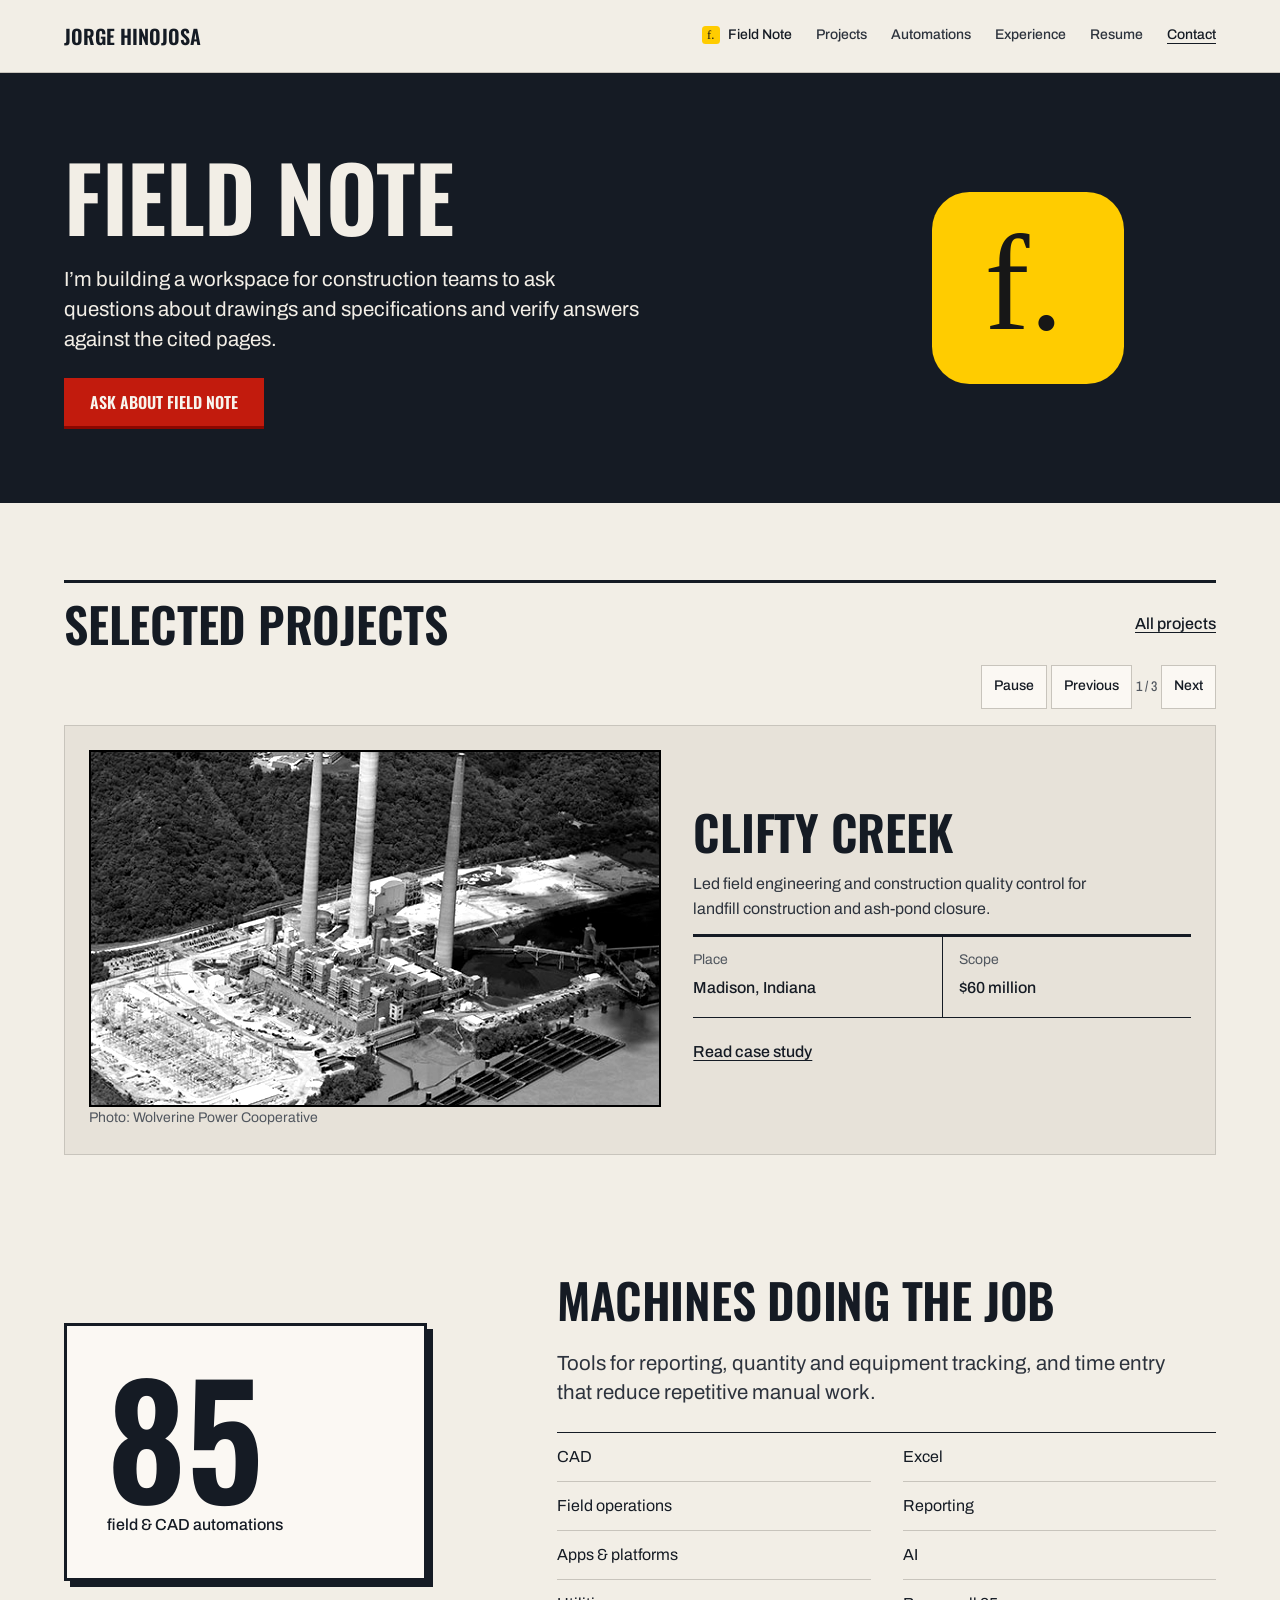
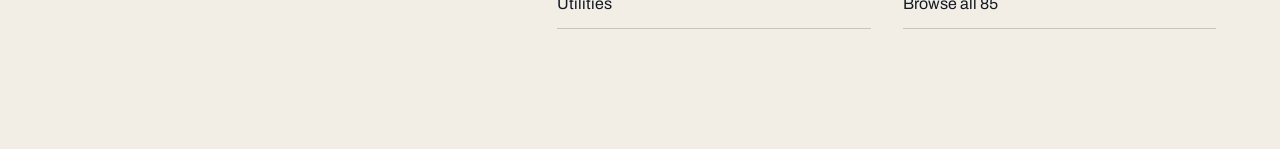
==== commit 4709e495: "Lead the Hallmark homepage with Field Note Consolidate the three case studies into a rotating previe" ====
--- a/index.html
+++ b/index.html
@@ -5,8 +5,8 @@
   <meta name="viewport" content="width=device-width, initial-scale=1.0, viewport-fit=cover" />
   <meta name="description" content="Jorge Hinojosa’s mechanical engineering, civil construction, and field automation portfolio, including Field Note, a construction document workspace." />
   <title>Jorge Hinojosa | Engineering &amp; Field Operations</title>
-  <link rel="stylesheet" href="editorial.css?v=hallmark-2026" />
-  <script src="editorial.js?v=hallmark-2026" defer></script>
+  <link rel="stylesheet" href="editorial.css?v=hallmark-home-2026" />
+  <script src="editorial.js?v=hallmark-home-2026-2" defer></script>
 </head>
 <body>
   <a class="skip-link" href="#main-content">Skip to content</a>
@@ -25,102 +25,83 @@
   </nav>
 
   <main id="main-content" class="home-page">
-    <section class="home-hero" aria-labelledby="home-title">
-      <div class="container home-hero-grid">
-        <div class="home-hero-text">
-          <h1 id="home-title">Civil construction &amp; field engineering</h1>
-          <p class="lead">I challenge principles, I don’t do rework, my standards are high, and I love when machines do my job.</p>
-          <div class="home-hero-actions">
-            <a class="button button-primary" href="contact.html">Contact me</a>
-            <a class="text-link" href="timeline.html">Experience</a>
-          </div>
+    <section id="field-note" class="field-note-hero" aria-labelledby="field-note-title">
+      <div class="container field-note-hero-grid">
+        <div class="field-note-hero-copy">
+          <h1 id="field-note-title">Field Note</h1>
+          <p>I’m building a workspace for construction teams to ask questions about drawings and specifications and verify answers against the cited pages.</p>
+          <a class="button button-primary" href="contact.html">Ask about Field Note</a>
         </div>
-        <figure class="home-hero-figure">
-          <div class="photo" data-slot="hero" data-alt="Jorge’s own photograph of the Clifty Creek landfill and pond closure work">
-            <img src="assets/featured/clifty-creek-aerial.jpg" width="600" height="451" fetchpriority="high" alt="Aerial view of Clifty Creek Generating Station beside the Ohio River" />
-          </div>
-          <figcaption>
-            <dl class="title-block">
-              <div><dt>Current project</dt><dd><a href="case-study-clifty-creek.html">Clifty Creek</a></dd></div>
-              <div><dt>Place</dt><dd>Madison, Indiana</dd></div>
-              <div><dt>Role</dt><dd>Lead Field Engineer</dd></div>
-            </dl>
-          </figcaption>
-        </figure>
+        <img class="field-note-hero-mark" src="assets/brand/field-note.svg" alt="" width="192" height="192" />
       </div>
     </section>
 
-    <section id="field-note" class="band-ink" aria-labelledby="field-note-title">
-      <div class="container startup-grid">
-        <div class="startup-heading">
-          <img src="assets/brand/field-note.svg" alt="" width="72" height="72" />
-          <h2 id="field-note-title">Field Note</h2>
-          <span class="startup-role">Founder</span>
-        </div>
-        <div class="startup-copy">
-          <p>Building a workspace for construction teams to ask questions about drawings and specifications and verify answers against cited pages.</p>
-          <div class="link-row">
-            <a class="text-link" href="#" data-field-note-site>Visit Field Note</a>
-            <a class="text-link" href="contact.html">Ask about Field Note</a>
-          </div>
-        </div>
-      </div>
-    </section>
-
-    <section class="section" aria-labelledby="cp2-title">
-      <div class="container feature-grid">
-        <figure class="feature-photo">
-          <div class="photo" data-slot="cp2" data-alt="A site photograph from the Venture Global CP2 soil solidification work">
-            <img class="crop-earthwork" src="assets/featured/vogtle-soil-work.jpg" width="650" height="433" loading="lazy" alt="Representative soil placement and earthwork operation" />
-          </div>
-          <figcaption>Representative earthwork photo</figcaption>
-        </figure>
-        <div class="feature-text">
-          <h2 id="cp2-title">Venture Global CP2</h2>
-          <p class="lead">Field Engineer managing Portland cement usage and stabilized-soil production.</p>
-          <dl class="title-block">
-            <div><dt>Scope</dt><dd class="figure">$86 million</dd></div>
-            <div><dt>Soil treated</dt><dd class="figure">~2.8M cubic yards</dd></div>
-            <div><dt>Work</dt><dd>Soil solidification</dd></div>
-            <div><dt>Place</dt><dd>Cameron Parish, Louisiana</dd></div>
-          </dl>
-          <div><a class="text-link" href="case-study-vg-cp2.html">Read the CP2 case study</a></div>
-        </div>
-      </div>
-    </section>
-
-    <section class="section" aria-labelledby="selected-projects">
+    <section class="section project-carousel" aria-labelledby="selected-projects" data-project-carousel>
       <div class="container">
         <header class="head-block">
           <h2 id="selected-projects">Selected projects</h2>
           <a class="text-link" href="projects.html">All projects</a>
         </header>
-        <ul class="project-index">
-          <li>
-            <a class="index-row" href="case-study-clifty-creek.html">
+        <div class="project-carousel-controls" role="group" aria-label="Project preview controls" hidden>
+          <button type="button" data-project-rotation>Pause</button>
+          <button type="button" data-project-prev aria-label="Previous project">Previous</button>
+          <span class="project-carousel-count" aria-hidden="true" data-project-count></span>
+          <button type="button" data-project-next aria-label="Next project">Next</button>
+        </div>
+        <div class="visually-hidden" role="status" data-project-status></div>
+        <div class="project-previews">
+          <article class="project-preview">
+            <figure class="project-preview-figure project-image">
+              <div class="photo">
+                <img src="assets/featured/clifty-creek-aerial.jpg" width="600" height="451" alt="Aerial view of Clifty Creek Generating Station beside the Ohio River" loading="lazy" />
+              </div>
+              <figcaption>Photo: Wolverine Power Cooperative</figcaption>
+            </figure>
+            <div class="project-preview-copy">
               <h3>Clifty Creek</h3>
-              <span class="index-work">Landfill construction and ash-pond closure</span>
-              <span class="index-place">Madison, Indiana</span>
-              <span class="index-figure">$60M</span>
-            </a>
-          </li>
-          <li>
-            <a class="index-row" href="case-study-vg-cp2.html">
+              <p>Led field engineering and construction quality control for landfill construction and ash-pond closure.</p>
+              <dl class="title-block">
+                <div><dt>Place</dt><dd>Madison, Indiana</dd></div>
+                <div><dt>Scope</dt><dd>$60 million</dd></div>
+              </dl>
+              <a class="text-link" href="case-study-clifty-creek.html" aria-label="Read case study for Clifty Creek">Read case study</a>
+            </div>
+          </article>
+          <article class="project-preview">
+            <figure class="project-preview-figure project-image">
+              <div class="photo">
+                <img class="crop-earthwork" src="assets/featured/vogtle-soil-work.jpg" width="650" height="433" alt="Representative soil placement and earthwork operation" loading="lazy" />
+              </div>
+              <figcaption>Representative photo: Georgia Power construction archive</figcaption>
+            </figure>
+            <div class="project-preview-copy">
               <h3>Venture Global CP2</h3>
-              <span class="index-work">Soil solidification and cement tracking</span>
-              <span class="index-place">Cameron Parish, Louisiana</span>
-              <span class="index-figure">$86M</span>
-            </a>
-          </li>
-          <li>
-            <a class="index-row" href="case-study-i35-georgetown.html">
-              <h3>TxDOT I-35</h3>
-              <span class="index-work">Utility investigations and conflict coordination</span>
-              <span class="index-place">Georgetown, Texas</span>
-              <span class="index-figure">500+ conflicts</span>
-            </a>
-          </li>
-        </ul>
+              <p>Managed cement usage and stabilized-soil production for a project treating roughly 2.8 million cubic yards.</p>
+              <dl class="title-block">
+                <div><dt>Place</dt><dd>Cameron Parish, Louisiana</dd></div>
+                <div><dt>Scope</dt><dd>$86 million</dd></div>
+              </dl>
+              <a class="text-link" href="case-study-vg-cp2.html" aria-label="Read case study for Venture Global CP2">Read case study</a>
+            </div>
+          </article>
+          <article class="project-preview">
+            <figure class="project-preview-figure project-image is-map">
+              <div class="photo">
+                <img src="assets/featured/i35-georgetown-map.png" width="658" height="900" alt="I-35 corridor map from SH 29 in Georgetown to SH 45 North near Round Rock" loading="lazy" />
+              </div>
+              <figcaption>TxDOT corridor map</figcaption>
+            </figure>
+            <div class="project-preview-copy">
+              <h3>TxDOT I-35, Georgetown</h3>
+              <p>Documented utility conflicts to support relocation planning and roadway design coordination.</p>
+              <dl class="title-block">
+                <div><dt>Place</dt><dd>Georgetown, Texas</dd></div>
+                <div><dt>Utility conflicts</dt><dd>500+</dd></div>
+              </dl>
+              <a class="text-link" href="case-study-i35-georgetown.html" aria-label="Read case study for TxDOT I-35, Georgetown">Read case study</a>
+            </div>
+          </article>
+        </div>
       </div>
     </section>
 
@@ -146,36 +127,6 @@
         </div>
       </div>
     </section>
-
-    <section class="section section-gap-l" aria-labelledby="close-title">
-      <div class="container">
-       <div class="close-grid">
-        <h2 id="close-title">Based in Houston, Texas</h2>
-        <div class="close-detail">
-          <a class="close-email" href="mailto:hinojosasb72@gmail.com">hinojosasb72@gmail.com</a>
-          <div class="link-row">
-            <a class="text-link" href="contact.html">Send an inquiry</a>
-            <a class="text-link" href="resume.html">Resume</a>
-          </div>
-        </div>
-       </div>
-      </div>
-    </section>
   </main>
-
-  <footer class="site-footer">
-    <div class="container footer-shell">
-      <p class="footer-mark">Jorge Hinojosa</p>
-      <div class="footer-row">
-        <p>Houston, Texas</p>
-        <nav class="footer-links" aria-label="Footer">
-          <a href="mailto:hinojosasb72@gmail.com">Email me</a>
-          <a href="resume.html">Resume</a>
-          <a href="contact.html">Contact</a>
-        </nav>
-      </div>
-      <details class="footer-credits" data-credits><summary>Image credits</summary><p>Clifty Creek photo: <a href="https://www.wolverinepowercooperative.com/affordability/">Wolverine Power Cooperative</a>. Representative earthwork photo: <a href="https://vogtlegallery.georgiapower.com/gallery/early-construction/7.asp">Georgia Power construction archive</a>. I-35 corridor map: <a href="https://www.txdot.gov/content/dam/project-sites/mobility35/documents/mobility35-georgetown-round-rock-fact-sheet-032524.pdf">TxDOT</a>.</p></details>
-    </div>
-  </footer>
 </body>
 </html>
--- a/editorial.css
+++ b/editorial.css
@@ -8,7 +8,6 @@
 /* Hallmark · dismissed 77 · inner pages are documents and catalogues, not landing strips; the section count belongs to the home page */
 /* Hallmark · dismissed F20 · the automation catalog count changes with every filter, so no fixed column count avoids a lone last card */
 /* Hallmark · dismissed render · document.fonts reports Oswald, Archivo and Archivo Narrow loaded over HTTP; the fallback note came from preload hints, now removed */
-/* Hallmark · dropped i35-georgetown-map.png · the I-35 corridor map now lives on Projects and its case study instead of the home project index */
 @import url("./tokens.css");
 @import url("./base.css");
 
@@ -89,7 +88,6 @@
 /* ---------- Shared section rhythm ---------- */
 .section { padding-block: var(--section-gap-s); }
 .section + .section { padding-top: 0; }
-.section-gap-l { padding-bottom: var(--section-gap-s); }
 .grid-12 { display: grid; grid-template-columns: repeat(12, minmax(0, 1fr)); column-gap: var(--gap-columns); }
 .head-block { display: grid; grid-template-columns: repeat(12, minmax(0, 1fr)); column-gap: var(--gap-columns); align-items: end; padding-top: var(--space-md); border-top: var(--rule-bar) solid var(--color-ink); margin-bottom: var(--space-2xl); }
 .head-block h2 { grid-column: 1 / 8; }
@@ -103,55 +101,35 @@
 .title-block dd { color: var(--color-ink); font-weight: 500; overflow-wrap: break-word; }
 .title-block .figure { font: 500 var(--text-xl)/1.15 var(--font-outlier); font-variant-numeric: tabular-nums; }
 
-/* ---------- Home: hero (Ledge) ---------- */
-.home-hero { padding-block: var(--space-3xl) 0; }
-.home-hero-grid { display: grid; grid-template-columns: repeat(12, minmax(0, 1fr)); column-gap: var(--gap-columns); row-gap: var(--space-xl); align-items: center; }
-.home-hero-text { grid-column: 1 / 8; display: flex; flex-direction: column; gap: var(--space-lg); }
-.home-hero-text h1 { font-size: clamp(2.75rem, 4vw + 0.75rem, 5rem); max-width: none; }
-.home-hero-text .lead { color: var(--color-ink-2); max-width: 40ch; }
-.home-hero-actions { display: flex; flex-wrap: wrap; align-items: center; gap: var(--space-lg); margin-top: var(--space-xs); }
-.home-hero-figure { grid-column: 8 / 13; display: flex; flex-direction: column; gap: var(--space-sm); }
-.home-hero-figure .photo { aspect-ratio: 4 / 3; }
-.home-hero-figure .title-block { --cells: 3; }
-
-/* ---------- Home: CP2 opened as a case ---------- */
-.feature-grid { display: grid; grid-template-columns: repeat(12, minmax(0, 1fr)); column-gap: var(--gap-columns); align-items: center; }
-.feature-photo { grid-column: 1 / 7; display: grid; gap: var(--space-sm); }
-.feature-text { grid-column: 8 / 13; display: grid; gap: var(--space-lg); }
-.feature-text .title-block { --cells: 2; }
-.feature-text .title-block > div:nth-child(3) { border-left: 0; padding-left: 0; }
-.feature-text .title-block > div:nth-child(n + 3) { border-top: var(--rule-hair) solid var(--color-ink); }
-
-/* ---------- Project index ---------- */
-.project-index { list-style: none; margin: 0; padding: 0; border-bottom: var(--rule-hair) solid var(--color-ink); }
-.project-index li { border-top: var(--rule-hair) solid var(--color-ink); }
-.project-index li:first-child { border-top: 0; }
-.index-row { display: grid; grid-template-columns: repeat(12, minmax(0, 1fr)); column-gap: var(--gap-columns); align-items: baseline; padding-block: var(--space-lg); color: var(--color-ink-2); text-decoration: none; transition: background-color var(--dur-short) var(--ease-out); }
-.index-row:hover { color: var(--color-ink-2); background: var(--color-paper-2); }
-.index-row:active { background: var(--color-paper-3); }
-.index-row h3 { grid-column: 1 / 5; font-size: var(--text-xl); }
-.index-row:hover h3 { color: var(--color-accent); }
-.index-row .index-work { grid-column: 5 / 9; }
-.index-row .index-place { grid-column: 9 / 11; font-size: var(--text-sm); }
-.index-row .index-figure { grid-column: 11 / 13; justify-self: end; color: var(--color-ink); font: 500 var(--text-lg)/1.2 var(--font-outlier); font-variant-numeric: tabular-nums; white-space: nowrap; }
-.index-foot { display: flex; justify-content: flex-end; margin-top: var(--space-md); }
-
-/* ---------- Field Note: the ink band ---------- */
-.band-ink { padding-block: var(--space-3xl); background: var(--color-ink); color: var(--color-plate-ink); }
-.home-hero + .band-ink { margin-top: var(--section-gap-s); }
+/* ---------- Field Note hero ---------- */
 .nav-links a[data-field-note-link] { gap: var(--space-xs); color: var(--color-ink); }
 .nav-links a[data-field-note-link] img { width: 18px; height: 18px; flex-shrink: 0; }
-.band-ink h2, .band-ink h3 { color: var(--color-plate-ink); }
-.band-ink a, .band-ink .text-link { color: var(--color-plate-ink); text-decoration-color: var(--color-plate-ink); }
-.band-ink a:hover, .band-ink .text-link:hover { color: var(--color-plate-ink); text-decoration-color: var(--color-accent); text-decoration-thickness: 3px; }
-.band-ink :focus-visible { outline-color: var(--color-plate-ink); }
-.startup-grid { display: grid; grid-template-columns: repeat(12, minmax(0, 1fr)); column-gap: var(--gap-columns); row-gap: var(--space-xl); align-items: center; }
-.startup-heading { grid-column: 1 / 6; display: grid; grid-template-columns: auto minmax(0, 1fr); grid-template-rows: auto auto; align-items: center; column-gap: var(--space-lg); row-gap: var(--space-2xs); }
-.startup-heading img { grid-row: 1 / span 2; width: 88px; height: 88px; }
-.startup-heading h2 { align-self: end; font-size: var(--text-display); line-height: 1; }
-.startup-role { grid-column: 2; align-self: start; color: var(--color-ink-muted); font-size: var(--text-md); }
-.startup-copy { grid-column: 7 / 13; display: grid; gap: var(--space-lg); }
-.startup-copy p { font-size: var(--text-lead); line-height: 1.45; color: var(--color-plate-ink); max-width: 46ch; }
+.field-note-hero { padding-block: clamp(2.5rem, 6vw, 5.5rem); scroll-margin-top: var(--nav-height); background: var(--color-ink); color: var(--color-plate-ink); }
+.field-note-hero-grid { display: grid; grid-template-columns: minmax(0, 2fr) minmax(0, 1fr); gap: var(--space-lg); align-items: center; }
+.field-note-hero-copy { display: grid; justify-items: start; gap: var(--space-lg); }
+.field-note-hero h1 { color: inherit; font-size: clamp(3.5rem, 7vw, 7rem); }
+.field-note-hero p { max-width: 48ch; font-size: var(--text-lead); line-height: 1.45; }
+.field-note-hero-mark { justify-self: center; width: clamp(7rem, 16vw, 12rem); height: auto; }
+.field-note-hero :focus-visible { outline-color: var(--color-plate-ink); }
+
+/* ---------- Homepage project previews ---------- */
+.project-carousel { padding-top: clamp(3rem, 6vw, 5.5rem); }
+.project-carousel .head-block { display: flex; flex-wrap: wrap; justify-content: space-between; align-items: center; gap: var(--space-xs) var(--space-lg); margin-bottom: var(--space-md); }
+.project-carousel-controls:not([hidden]) { display: flex; flex-wrap: wrap; align-items: center; justify-content: end; gap: var(--space-2xs); margin-bottom: var(--space-md); }
+.project-carousel-controls button { min-height: 44px; padding: 0 var(--space-sm); border: var(--rule-hair) solid var(--color-rule); border-radius: 0; background: var(--color-plate); color: var(--color-ink); font: 500 var(--text-sm)/1.2 var(--font-body); }
+.project-carousel-controls button:hover { border-color: var(--color-ink); background: var(--color-paper-2); }
+.project-carousel-count { min-width: 3ch; text-align: center; color: var(--color-muted); font: 500 var(--text-sm)/1.2 var(--font-outlier); font-variant-numeric: tabular-nums; }
+.project-previews { display: grid; gap: var(--space-xl); }
+.project-previews.is-enhanced { touch-action: pan-y pinch-zoom; }
+.project-previews.is-enhanced > .project-preview { grid-area: 1 / 1; }
+.project-preview[inert] { visibility: hidden; }
+.project-preview { display: grid; grid-template-columns: minmax(0, 1.15fr) minmax(0, 1fr); gap: var(--space-lg) var(--gap-columns); align-items: center; padding: var(--space-lg); border: var(--rule-hair) solid var(--color-rule); background: var(--color-paper-2); }
+.project-preview-figure { display: grid; align-self: start; gap: var(--space-xs); }
+.project-preview .project-image .photo { aspect-ratio: 16 / 10; }
+.project-preview-copy { display: grid; justify-items: start; align-content: start; gap: var(--space-sm); }
+.project-preview-copy h3 { font-size: var(--text-section); }
+.project-preview-copy p { max-width: 46ch; }
+.project-preview-copy .title-block { --cells: 2; width: 100%; }
 
 /* ---------- Automations plate ---------- */
 .plate-grid { display: grid; grid-template-columns: repeat(12, minmax(0, 1fr)); column-gap: var(--gap-columns); row-gap: var(--space-xl); align-items: center; }
@@ -165,12 +143,6 @@
 .category-list a { display: flex; align-items: center; min-height: 48px; color: var(--color-ink); text-decoration: none; }
 .category-list a:hover { color: var(--color-accent); }
 
-/* ---------- Close: contact ---------- */
-.close-grid { display: grid; grid-template-columns: repeat(12, minmax(0, 1fr)); column-gap: var(--gap-columns); row-gap: var(--space-xl); padding-top: var(--space-md); border-top: var(--rule-bar) solid var(--color-ink); }
-.close-grid h2 { grid-column: 1 / -1; max-width: none; font-size: var(--text-display); }
-.close-detail { grid-column: 1 / -1; display: flex; flex-wrap: wrap; justify-content: space-between; align-items: center; gap: var(--space-md) var(--space-xl); padding-top: var(--space-lg); border-top: var(--rule-hair) solid var(--color-ink); }
-.close-email { color: var(--color-ink); font: 500 var(--text-2xl)/1.3 var(--font-body); white-space: nowrap; }
-
 /* ---------- Footer: mast ---------- */
 .site-footer { margin-top: auto; padding-block: var(--space-2xl) var(--space-xl); background: var(--color-paper-2); border-top: var(--rule-hair) solid var(--color-rule); }
 .footer-shell { display: grid; gap: var(--space-xl); }
@@ -178,11 +150,6 @@
 .footer-row { display: flex; flex-wrap: wrap; justify-content: space-between; align-items: center; gap: var(--space-md) var(--space-xl); padding-top: var(--space-md); border-top: var(--rule-hair) solid var(--color-ink); font-size: var(--text-sm); }
 .footer-links { display: flex; flex-wrap: wrap; column-gap: var(--space-lg); }
 .footer-links a { display: inline-flex; align-items: center; min-height: 44px; color: var(--color-ink); white-space: nowrap; }
-.footer-credits { max-width: 75ch; font-size: var(--text-sm); color: var(--color-muted); }
-.footer-credits a { color: var(--color-muted); }
-.footer-credits summary { display: inline-flex; align-items: center; min-height: 44px; color: var(--color-ink); text-decoration: underline; text-underline-offset: 0.2em; }
-.footer-credits summary:hover { color: var(--color-accent); }
-.footer-credits summary:active { color: var(--color-accent-deep); }
 
 /* ---------- Inner page heads (Banner) ---------- */
 .page-head { padding-block: var(--space-2xl) var(--space-xl); }
@@ -382,8 +349,7 @@
 .contact-intro { grid-column: 1 / 6; display: grid; align-content: start; gap: var(--space-lg); }
 .contact-intro p { font-size: var(--text-lead); line-height: 1.5; }
 .contact-actions { display: grid; justify-items: start; border-top: var(--rule-hair) solid var(--color-rule); }
-.contact-actions a, .contact-actions p { width: 100%; border-bottom: var(--rule-hair) solid var(--color-rule); }
-.contact-intro .contact-actions p { display: flex; align-items: center; min-height: 44px; font-size: var(--text-md); color: var(--color-ink-2); }
+.contact-actions a { width: 100%; border-bottom: var(--rule-hair) solid var(--color-rule); }
 .contact-form { grid-column: 7 / 13; display: grid; gap: var(--space-lg); }
 .contact-form h2 { font-size: var(--text-2xl); }
 .contact-fields { display: grid; grid-template-columns: repeat(2, minmax(0, 1fr)); gap: var(--space-md); margin: 0; padding: 0; border: 0; min-width: 0; }
@@ -401,27 +367,15 @@
 
 /* ---------- Responsive ---------- */
 @media (max-width: 60rem) {
-  .home-hero { padding-top: var(--space-2xl); }
-  .home-hero-text { grid-column: 1 / 8; }
-  .home-hero-figure { grid-column: 8 / 13; }
-  .home-hero-figure .title-block { --cells: 1; }
-  .home-hero-figure .title-block > div { border-left: 0; padding-left: 0; }
-  .home-hero-figure .title-block > div + div { border-top: var(--rule-hair) solid var(--color-ink); }
   .project-figure,
-  .feature-photo, .feature-text, .startup-heading, .startup-copy, .plate, .plate-text,
+  .plate, .plate-text,
   .project-item-body, .case-cover-frame, .case-cover.case-map .case-cover-frame, .case-intro, .case-cover.case-map .case-intro,
   .timeline-meta, .timeline-entry > h2, .timeline-entry > p, .timeline-projects, .education-card, .education-link-card,
   .athlete-heading > div, .athlete-heading .athlete-profile-link, .interest-visual, .interest-content, .coaching-heading, .coaching-contact,
   .contact-intro, .contact-form, .page-head-grid h1, .page-head-grid > :not(h1), .head-block h2, .head-block > :not(h2) { grid-column: 1 / -1; }
-  .feature-grid { row-gap: var(--space-xl); }
   .head-block, .page-head-grid { row-gap: var(--space-sm); }
   .head-block > :not(h2), .page-head-grid > :not(h1), .athlete-heading .athlete-profile-link { justify-self: start; }
   .timeline-meta { grid-row: auto; grid-template-columns: auto minmax(0, 1fr); align-items: center; }
-  .index-row h3 { grid-column: 1 / 8; }
-  .index-row .index-figure { grid-column: 8 / 13; }
-  .index-row .index-work { grid-column: 1 / 8; }
-  .index-row .index-place { grid-column: 8 / 13; justify-self: end; text-align: right; }
-  .index-row { row-gap: var(--space-xs); }
   .case-head .title-block { --cells: 2; }
   .case-head .title-block > div:nth-child(3) { border-left: 0; padding-left: 0; }
   .case-head .title-block > div:nth-child(n + 3) { border-top: var(--rule-hair) solid var(--color-ink); }
@@ -429,16 +383,19 @@
   .education-link-card { padding-left: 0; border-left: 0; padding-top: var(--space-md); border-top: var(--rule-hair) solid var(--color-ink); }
   .automation-grid { grid-template-columns: minmax(0, 1fr); }
 }
+@media (max-width: 48rem) {
+  .project-preview { grid-template-columns: minmax(0, 1fr); }
+}
 @media (max-width: 40rem) {
-  .home-hero-text, .home-hero-figure { grid-column: 1 / -1; }
-  .title-block, .home-hero-figure .title-block, .feature-text .title-block, .project-item-body .title-block, .case-head .title-block { --cells: 2; }
-  .title-block > div, .title-block > div:nth-child(3), .home-hero-figure .title-block > div { border-left: 0; padding-left: 0; border-top: 0; }
-  .title-block > div:nth-child(even), .home-hero-figure .title-block > div:nth-child(even) { border-left: var(--rule-hair) solid var(--color-ink); padding-left: var(--space-md); }
-  .title-block > div:nth-child(n + 3), .home-hero-figure .title-block > div:nth-child(n + 3) { border-top: var(--rule-hair) solid var(--color-ink); }
+  .field-note-hero-grid { grid-template-columns: minmax(0, 1fr); }
+  .field-note-hero-mark { grid-row: 1; justify-self: start; width: 72px; }
+  .project-preview { padding: var(--space-md); }
+  .project-carousel-controls:not([hidden]) { justify-content: start; }
+  .title-block, .project-item-body .title-block, .case-head .title-block { --cells: 2; }
+  .title-block > div, .title-block > div:nth-child(3) { border-left: 0; padding-left: 0; border-top: 0; }
+  .title-block > div:nth-child(even) { border-left: var(--rule-hair) solid var(--color-ink); padding-left: var(--space-md); }
+  .title-block > div:nth-child(n + 3) { border-top: var(--rule-hair) solid var(--color-ink); }
   .title-block > div:last-child:nth-child(odd) { grid-column: 1 / -1; }
-  .index-row h3, .index-row .index-figure, .index-row .index-work, .index-row .index-place { grid-column: 1 / -1; justify-self: start; text-align: left; }
-  .startup-heading img { width: 56px; height: 56px; }
-  .close-email { font-size: var(--text-lg); }
   .plate { padding: var(--space-lg); }
   .category-list { grid-template-columns: minmax(0, 1fr); }
   .timeline-projects, .contact-fields { grid-template-columns: minmax(0, 1fr); }
@@ -452,5 +409,5 @@
   .footer-row { flex-direction: column; align-items: flex-start; }
 }
 @media (prefers-reduced-motion: reduce) {
-  .button, .button-primary, .index-row, a { transition: none; }
-}
+  .button, .button-primary, a { transition: none; }
+}
